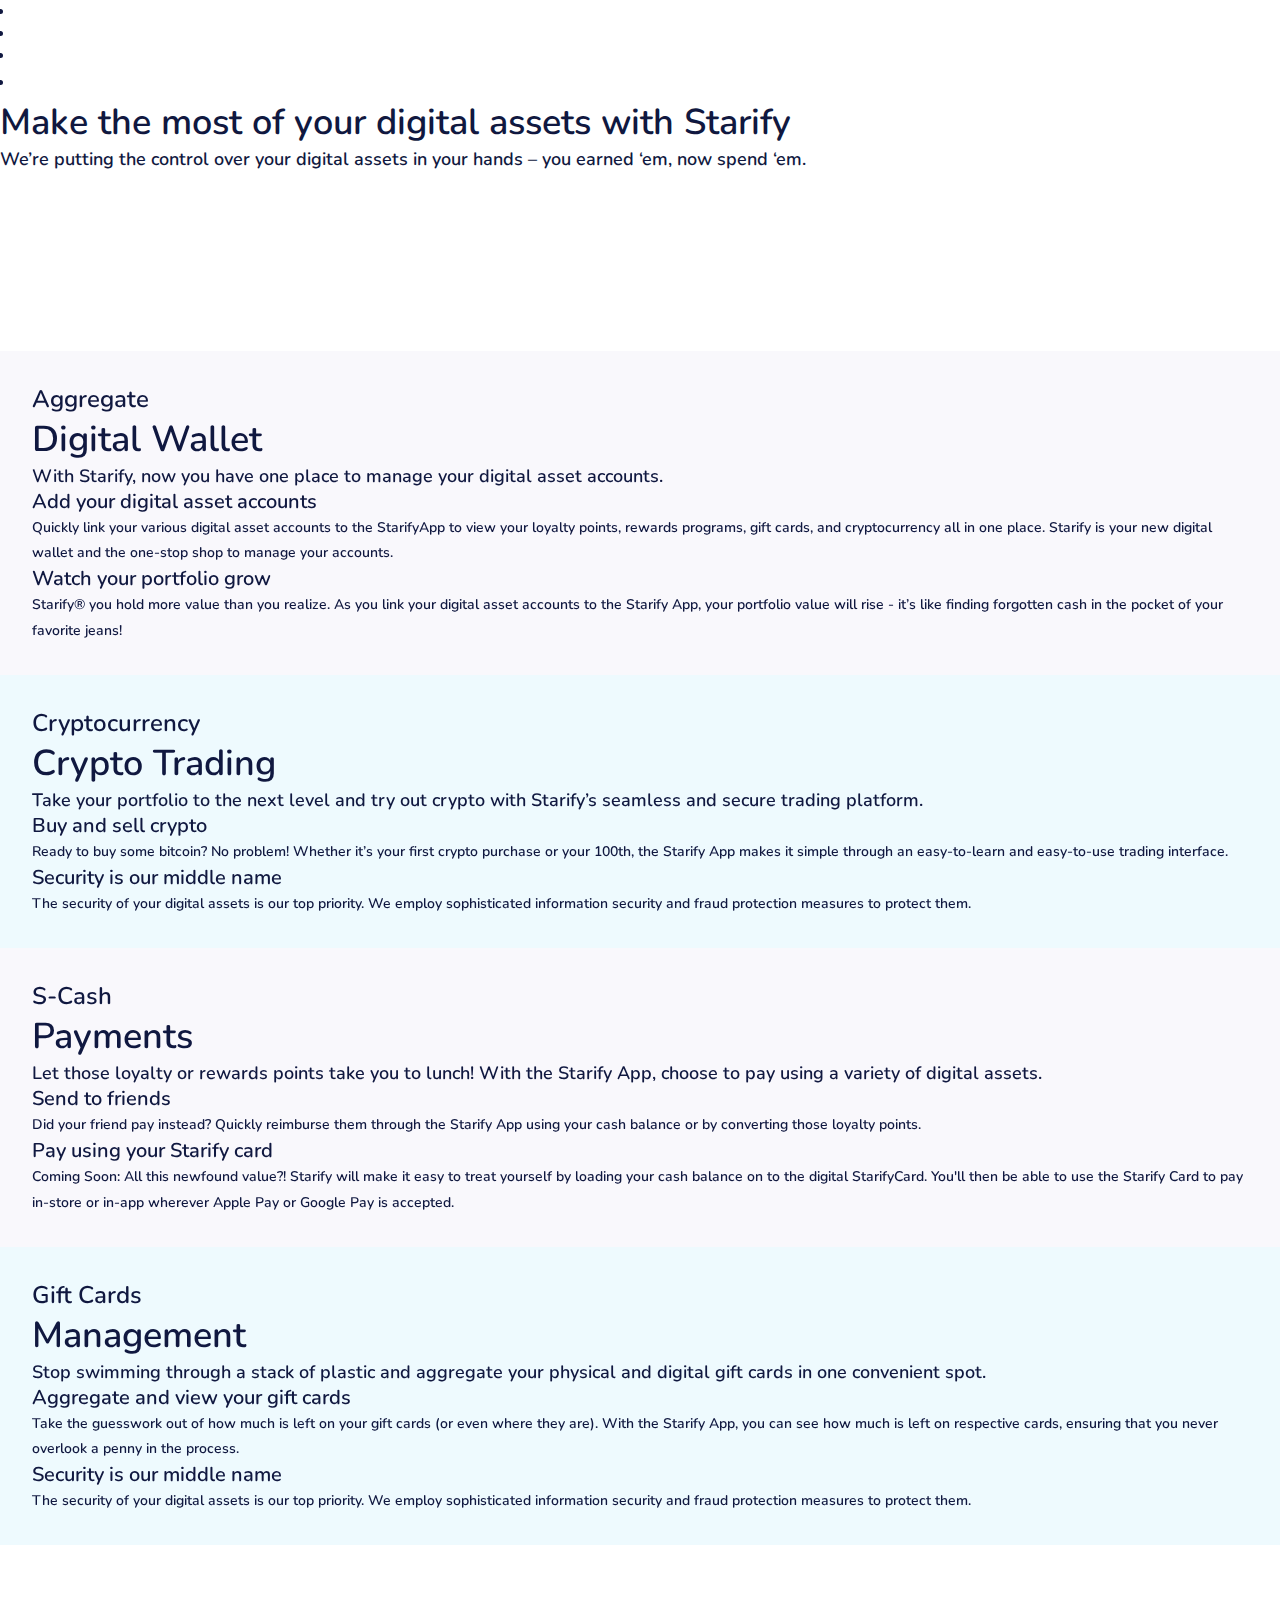
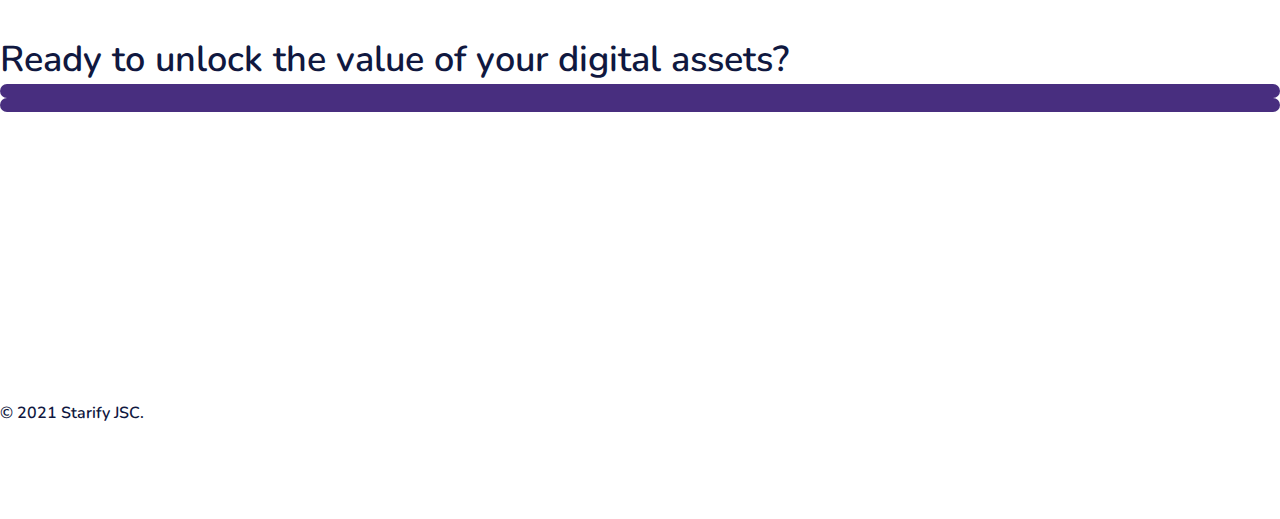
==== features.html @ 402581a9 "Add files via upload" ====
<html lang="en">

<head>
    <meta charset="UTF-8" />
    <meta http-equiv="X-UA-Compatible" content="IE=edge" />
    <meta name="viewport" content="width=device-width, initial-scale=1.0" />
    <title>Starify</title>
    <link rel="preconnect" href="https://fonts.googleapis.com" />
    <link rel="preconnect" href="https://fonts.gstatic.com" crossorigin />
    <!-- GOOGLE FONTS : NUNITO -->
    <link rel="preconnect" href="https://fonts.googleapis.com">
    <link rel="preconnect" href="https://fonts.gstatic.com" crossorigin>
    <link
        href="https://fonts.googleapis.com/css2?family=Nunito:ital,wght@0,200;0,300;0,400;0,600;0,700;0,800;0,900;1,200;1,300;1,400;1,600;1,700;1,800;1,900&display=swap"
        rel="stylesheet">
    <!-- FONTAWESOME 5 -->
    <link rel="stylesheet" href="fontawesome-free-5.15.3-web/css/all.min.css">
    <!-- BOOTSTRAP 4.0 -->
    <link rel="stylesheet" href="bootstrap-4.0.0-dist/css/bootstrap.min.css">
    <!-- LOCAL CSS -->
    <link rel="stylesheet" href="style.css" />
</head>

<body>
    <div class="scroll-navbar" id="scroll-navbar">
        <div class="container">
            <div class="row">
                <div class="col-md-3">
                    <a href="#"><img src="images/logo-fixed.png" alt="" class="img-fluid" />
                    </a>
                </div>
                <div class="col-md-9">
                    <ul class="nav custom-align">
                        <li class="nav-item">
                            <a class="nav-link" href="index.html">Home</a>
                        </li>
                        <li class="nav-item">
                            <a class="nav-link" href="overview.html">Overview</a>
                        </li>
                        <li class="nav-item">
                            <a class="nav-link active" href="#">App Features</a>
                        </li>
                        <li class="nav-item d-flex">
                            <button type="button" class="alt-get-started-btn">
                                Get Started
                            </button>
                        </li>
                    </ul>
                </div>
            </div>
        </div>
    </div>

    <div class="top-header top-header-2">
        <div class="container">
            <div class="top-navbar py-3" id="top-navbar">
                <div class="row">
                    <div class="col-md-3">
                        <a href="#"><img src="images/logo.png" alt="" class="img-fluid center-xs" />
                        </a>
                    </div>
                    <div class="col-md-9">
                        <ul class="nav custom-align">
                            <li class="nav-item">
                                <a class="nav-link" href="index.html">Home</a>
                            </li>
                            <li class="nav-item">
                                <a class="nav-link" href="overview.html">Overview</a>
                            </li>
                            <li class="nav-item">
                                <a class="nav-link active" href="#">App Features</a>
                            </li>
                            <li class="nav-item d-flex">
                                <button type="button" class="get-started-btn">
                                    Get Started
                                </button>
                            </li>
                        </ul>
                    </div>
                </div>
            </div>

            <div class="banner-service">
                <h1 class="text-center my-5 f-36 fw-bold text-white">Make the most of your digital assets with Starify
                </h1>
                <p class="text-center text-white f-18">We’re putting the control over your digital assets in your hands
                    – you
                    earned
                    ‘em, now spend ‘em.</p>
            </div>
        </div>
    </div>

    <div class="main-feature pt-5">
        <div class="container">
            <div class="row mb-5">
                <div class="col-md-4">
                    <img src="images/portfolio-1.png" alt="" class="img-fluid d-block mx-auto">
                </div>
                <div class="col-md-8">
                    <div class="feature-box">
                        <img src="images/service-1.png" alt="" class="img-fluid mb-2 xs-center">
                        <h3 class="fw-bold">Aggregate</h3>
                        <h2 class="fw-bold my-3">Digital Wallet</h2>
                        <h6 class="fw-bold">With Starify, now you have one place to manage your digital asset accounts.
                        </h6>
                        <div class="feature-option-box">
                            <div class="feature-option my-4">
                                <div class="option-title d-flex align-items-center">
                                    <img src="images/plus-icon-purple.png" alt="" class="mr-2 img-fluid">
                                    <h4>Add your digital asset accounts</h4>
                                </div>
                                <p>Quickly link your various digital asset accounts to the StarifyApp to view your
                                    loyalty points, rewards programs, gift cards, and cryptocurrency all in one place.
                                    Starify is your new digital wallet and the one-stop shop to manage your accounts.
                                </p>
                            </div>
                            <div class="feature-option my-4">
                                <div class="option-title d-flex align-items-center">
                                    <img src="images/share-icon-purple.png" alt="" class="mr-2 img-fluid">
                                    <h4>Watch your portfolio grow</h4>
                                </div>
                                <p>Starify® you hold more value than you realize. As you link your digital asset
                                    accounts to the Starify App, your portfolio value will rise - it’s like finding
                                    forgotten cash in the pocket of your favorite jeans!</p>
                            </div>
                        </div>
                    </div>
                </div>
            </div>
        </div>
    </div>

    <div class="main-feature-2 py-5">
        <div class="container">
            <div class="row mb-5">
                <div class="col-md-8">
                    <div class="feature-box">
                        <img src="images/service-2.png" alt="" class="img-fluid mb-2 xs-center">
                        <h3 class="fw-bold">Cryptocurrency</h3>
                        <h2 class="fw-bold my-3">Crypto Trading</h2>
                        <h6 class="fw-bold">Take your portfolio to the next level and try out crypto with Starify’s
                            seamless and secure trading platform.</h6>
                        <div class="feature-option-box">
                            <div class="feature-option my-4">
                                <div class="option-title d-flex align-items-center">
                                    <img src="images/send-icon-cyan.png" alt="" class="mr-2 img-fluid">
                                    <h4>Buy and sell crypto</h4>
                                </div>
                                <p>Ready to buy some bitcoin? No problem! Whether it’s your first crypto purchase or
                                    your 100th, the Starify App makes it simple through an easy-to-learn and easy-to-use
                                    trading interface.</p>
                            </div>
                            <div class="feature-option my-4">
                                <div class="option-title d-flex align-items-center">
                                    <img src="images/lock-icon-cyan.png" alt="" class="mr-2 img-fluid">
                                    <h4>Security is our middle name</h4>
                                </div>
                                <p>The security of your digital assets is our top priority. We employ sophisticated
                                    information security and fraud protection measures to protect them.</p>
                            </div>
                        </div>
                    </div>
                </div>
                <div class="col-md-4">
                    <img src="images/portfolio-2.png" alt="" class="img-fluid d-block mx-auto">
                </div>
            </div>
        </div>
    </div>

    <div class="main-feature pt-5">
        <div class="container">
            <div class="row mb-5">
                <div class="col-md-4">
                    <img src="images/portfolio-3.png" alt="" class="img-fluid d-block mx-auto">
                </div>
                <div class="col-md-8">
                    <div class="feature-box">
                        <img src="images/service-3.png" alt="" class="img-fluid mb-2 xs-center">
                        <h3 class="fw-bold">S-Cash</h3>
                        <h2 class="fw-bold my-3">Payments</h2>
                        <h6 class="fw-bold">Let those loyalty or rewards points take you to lunch! With the Starify App,
                            choose to pay using a variety of digital assets.</h6>
                        <div class="feature-option-box">
                            <div class="feature-option my-4">
                                <div class="option-title d-flex align-items-center">
                                    <img src="images/send-icon-purple.png" alt="" class="mr-2 img-fluid">
                                    <h4>Send to friends</h4>
                                </div>
                                <p>Did your friend pay instead? Quickly reimburse them through the Starify App using
                                    your cash balance or by converting those loyalty points.</p>
                            </div>
                            <div class="feature-option my-4">
                                <div class="option-title d-flex align-items-center">
                                    <img src="images/share-icon-purple-white-text.png" alt="" class="mr-2 img-fluid">
                                    <h4>Pay using your Starify card</h4>
                                </div>
                                <p>Coming Soon: All this newfound value?! Starify will make it easy to treat yourself by
                                    loading your cash balance on to the digital StarifyCard. You'll then be able to use
                                    the Starify Card to pay in-store or in-app wherever Apple Pay or Google Pay is
                                    accepted.</p>
                            </div>
                        </div>
                    </div>
                </div>
            </div>
        </div>
    </div>

    <div class="main-feature-2 py-5">
        <div class="container">
            <div class="row mb-5">
                <div class="col-md-8">
                    <div class="feature-box">
                        <img src="images/service-4.png" alt="" class="img-fluid mb-2 xs-center">
                        <h3 class="fw-bold">Gift Cards</h3>
                        <h2 class="fw-bold my-3">Management</h2>
                        <h6 class="fw-bold">Stop swimming through a stack of plastic and aggregate your physical and
                            digital gift cards in one convenient spot.</h6>
                        <div class="feature-option-box">
                            <div class="feature-option my-4">
                                <div class="option-title d-flex align-items-center">
                                    <img src="images/buy-icon-blue.png" alt="" class="mr-2 img-fluid">
                                    <h4>Aggregate and view your gift cards</h4>
                                </div>
                                <p>Take the guesswork out of how much is left on your gift cards (or even where they
                                    are). With the Starify App, you can see how much is left on respective cards,
                                    ensuring that you never overlook a penny in the process.</p>
                            </div>
                            <div class="feature-option my-4">
                                <div class="option-title d-flex align-items-center">
                                    <img src="images/share-icon-blue.png" alt="" class="mr-2 img-fluid">
                                    <h4>Security is our middle name</h4>
                                </div>
                                <p>The security of your digital assets is our top priority. We employ sophisticated
                                    information security and fraud protection measures to protect them.</p>
                            </div>
                        </div>
                    </div>
                </div>
                <div class="col-md-4">
                    <img src="images/portfolio-4.png" alt="" class="img-fluid d-block mx-auto">
                </div>
            </div>
        </div>
    </div>

    <div class="social-box main-color">
        <div class="container">
            <h2 class="fw-bold mb-3 text-center">Ready to unlock the value of your digital assets?</h2>
            <div class="social-btn-group d-flex align-items-center justify-content-center mt-5">
                <div class="social-btn mr-4">
                    <a href="#"><img src="images/play-store-icon.png" alt="" class="img-fluid"></a>
                </div>
                <div class="social-btn">
                    <a href="#"><img src="images/apple-icon.png" alt="" class="img-fluid"></a>
                </div>
            </div>
        </div>
    </div>

    <div class="main-footer">
        <div class="container">
            <div class="row">
                <div class="col-md-3 d-flex justify-content-center align-items-center">
                    <p class="text-white">© 2021 Starify JSC.</p>
                </div>
                <div class="col-md-9">
                    <div class="social-media-group d-flex">
                        <a href="#">
                            <img src="images/fb-icon.png" alt="" class="img-fluid d-block mx-auto"></a>
                        <a href="#">
                            <img src="images/twitter-icon.png" alt="" class="img-fluid d-block mx-auto"></a>
                        <a href="#">
                            <img src="images/tumblr-icon.png" alt="" class="img-fluid d-block mx-auto"></a>
                        <a href="#">
                            <img src="images/in-icon.png" alt="" class="img-fluid d-block mx-auto"></a>
                        <a href="#">
                            <img src="images/sharp-icon.png" alt="" class="img-fluid d-block mx-auto"></a>
                        <a href="#">
                            <img src="images/telegram-icon.png" alt="" class="img-fluid d-block mx-auto"></a>
                        <div>
                            <button type="button" class="need-help-btn">Need help ?</button>
                        </div>
                    </div>
                </div>
            </div>
        </div>
    </div>

    <script src="jquery-3.6.0.min.js"></script>
    <script defer src="app.js"></script>
</body>

</html>
---- style.css ----
* {
  padding: 0;
  margin: 0;
  border: none;
}

body {
  font-family: "Nunito", sans-serif;
  color: #101840 !important;
}

body h1,
body h2,
body h3,
body h4,
body h5,
body h6 {
  margin: 0;
}

body p {
  margin: 0;
  font-weight: 600 !important;
}

body a {
  color: inherit;
}

body a:hover {
  text-decoration: none;
  color: inherit;
}

body .fw-bold {
  font-weight: 600 !important;
}

body i {
  font-size: 11px;
}

body .f-36 {
  font-size: 36px !important;
}

body .f-24 {
  font-size: 24px !important;
}

body .f-18 {
  font-size: 18px !important;
}

body .f-20 {
  font-size: 20px !important;
}

.top-header {
  width: 100%;
  background: url(images/header-svg.png);
  background-repeat: no-repeat;
  background-size: cover;
}

@media screen and (min-width: 992px) {
  .top-header {
    margin-bottom: 50px;
    background-position: bottom;
  }
}

.top-header .center-xs {
  display: block;
  margin: auto;
}

@media screen and (min-width: 768px) {
  .top-header .center-xs {
    margin: 0;
  }
}

.top-header .top-navbar {
  min-height: 80px;
}

.top-header .top-navbar .nav-item {
  margin: 0 15px;
}

.top-header .top-navbar .nav-item .nav-link {
  color: #ffffff;
  font-size: 14px;
}

.top-header .top-navbar .get-started-btn {
  background: none;
  color: #ffffff;
  border: 1px solid #ffffff;
  border-radius: 30px;
  padding: 7px 24px;
  font-size: 14px;
  cursor: pointer;
}

.top-header .top-navbar .get-started-btn:focus {
  outline: none;
}

@media screen and (min-width: 992px) {
  .top-header .banner-service .banner-info {
    padding-top: 200px;
  }
}

.top-header .banner-service .banner-info h1 {
  font-weight: 600;
  margin-top: 1rem;
  font-size: 48px;
  text-align: center;
}

@media screen and (min-width: 768px) {
  .top-header .banner-service .banner-info h1 {
    margin-top: 0;
    text-align: left;
  }
}

.top-header .banner-service .banner-info h5 {
  font-size: 18px;
}

.nav-link.active {
  opacity: 0.5 !important;
}

.alt-get-started-btn {
  background: #833db4;
  color: #ffffff;
  border: 1px solid #ffffff;
  border-radius: 30px;
  padding: 7px 24px;
  font-size: 14px;
  cursor: pointer;
}

.alt-get-started-btn:focus {
  outline: none;
}

.custom-align {
  -webkit-box-pack: center;
      -ms-flex-pack: center;
          justify-content: center;
  -webkit-box-align: center;
      -ms-flex-align: center;
          align-items: center;
}

@media screen and (min-width: 992px) {
  .custom-align {
    -webkit-box-pack: end;
        -ms-flex-pack: end;
            justify-content: flex-end;
  }
}

.top-header-2 {
  background: url(images/alt-header-svg.png);
  background-repeat: no-repeat;
  background-size: cover;
  background-position: bottom;
  padding-bottom: 150px;
  margin-bottom: 30px;
}

.social-btn-group .social-btn {
  background: #482e7f;
  padding: 7px 1.75rem;
  border-radius: 30px;
}

.main-service {
  padding-top: 1rem;
}

@media screen and (min-width: 992px) {
  .main-service {
    padding: 0;
  }
}

.main-service .service-box .service-info {
  min-height: 210px;
  margin-bottom: 10px;
}

@media screen and (min-width: 768px) {
  .main-service .service-box .service-info {
    min-height: 190px;
  }
}

@media screen and (min-width: 992px) {
  .main-service .service-box .service-info {
    min-height: 210px;
  }
}

@media screen and (min-width: 1200px) {
  .main-service .service-box .service-info {
    min-height: 190px;
  }
}

.main-service .service-box .service-info h4 {
  margin-bottom: 15px;
  font-size: 20px;
}

.main-service .service-box .service-info p {
  font-size: 14px;
  color: #535977;
}

.main-service .service-box .no-min-height {
  min-height: auto;
}

.service-btn {
  cursor: pointer;
  color: #ffffff;
  padding: 8px 1rem;
  border-radius: 30px;
  margin-bottom: 20px;
}

@media screen and (min-width: 768px) {
  .service-btn {
    margin: 0;
  }
}

.service-btn:focus {
  outline: none;
}

.sv-1 {
  background: #654c9f;
}

.sv-2 {
  background: #5fe2ff;
}

.sv-3 {
  background: #c685f9;
}

.sv-4 {
  background: #7188ff;
}

.sv-5 {
  background: #833db4;
}

.our-partner .partner-grid {
  display: -ms-grid;
  display: grid;
  -ms-grid-columns: 1fr 1fr;
      grid-template-columns: 1fr 1fr;
  -ms-grid-rows: 1fr 1fr;
      grid-template-rows: 1fr 1fr;
  grid-column-gap: 20px;
  grid-row-gap: 20px;
  justify-items: stretch;
  -webkit-box-align: stretch;
      -ms-flex-align: stretch;
          align-items: stretch;
}

@media screen and (min-width: 768px) {
  .our-partner .partner-grid {
    -ms-grid-columns: 1fr 1fr 1fr 1fr 1fr;
        grid-template-columns: 1fr 1fr 1fr 1fr 1fr;
    -ms-grid-rows: 1fr 1fr;
        grid-template-rows: 1fr 1fr;
  }
}

.main-footer {
  padding: 200px 0 50px 0;
  width: 100%;
  background: url("images/footer-svg.png");
  background-repeat: no-repeat;
  background-size: cover;
}

.main-footer .footer-svg {
  bottom: 0;
}

.main-footer .list-group-item {
  background: none;
  color: #ffffff;
  border: none;
}

.main-footer .list-group-item a {
  font-size: 14px;
}

.main-footer .list-group-item:first-child {
  font-weight: 600;
}

.main-footer .social-media-group {
  float: right;
  -webkit-box-align: center;
      -ms-flex-align: center;
          align-items: center;
  margin: 20px 0;
}

.main-footer .social-media-group a {
  margin-right: 15px;
}

.main-footer .watermark-field {
  margin: 1rem 0;
  -webkit-box-pack: center;
      -ms-flex-pack: center;
          justify-content: center;
  -webkit-box-orient: vertical;
  -webkit-box-direction: normal;
      -ms-flex-direction: column;
          flex-direction: column;
}

@media screen and (min-width: 992px) {
  .main-footer .watermark-field {
    margin: 0;
    -webkit-box-pack: justify;
        -ms-flex-pack: justify;
            justify-content: space-between;
    -webkit-box-orient: horizontal;
    -webkit-box-direction: normal;
        -ms-flex-direction: row;
            flex-direction: row;
  }
}

.need-help-btn {
  background: none;
  color: #ffffff;
  border: 1px solid #ffffff;
  border-radius: 30px;
  padding: 7px 50px;
  cursor: pointer;
  font-size: 15px;
}

.feature-box {
  padding: 2rem;
  position: -webkit-sticky;
  position: sticky;
  top: 5rem;
}

.feature-box h3 {
  font-size: 24px;
}

.feature-box h2 {
  font-size: 36px;
}

.feature-box h6 {
  font-size: 18px;
}

.feature-box h4 {
  font-size: 20px;
  font-weight: 600;
}

.feature-box p {
  font-size: 14px;
  line-height: 1.8;
}

.feature-box .xs-center {
  display: block;
  margin: auto;
}

.feature-box h2,
.feature-box h3,
.feature-box h6 {
  text-align: center;
}

@media screen and (min-width: 1200px) {
  .feature-box .xs-center {
    display: block;
    margin: 0;
  }
  .feature-box h2,
  .feature-box h3,
  .feature-box h6 {
    text-align: left;
  }
}

.main-feature {
  background: #f9f8fc;
}

.main-feature-2 {
  background: #eefafe;
}

.assets-info-box {
  border-left: 2px solid #833db4;
  padding-left: 1rem;
  margin-bottom: 2rem;
}

.assets-info-box h4 {
  font-size: 20px;
}

.assets-info-box p {
  font-size: 14px;
}

@media screen and (min-width: 768px) {
  .square-bg-left {
    background: url(images/square-bgr-left.png);
    background-repeat: no-repeat;
    background-size: contain;
    background-position: left;
  }
}

@media screen and (min-width: 768px) {
  .square-bg-right {
    background: url(images/square-bgr-right.png);
    background-repeat: no-repeat;
    background-size: contain;
    background-position: right;
  }
}

.purple-text {
  color: #833db4;
}

.social-box {
  background: url(images/double-polygon-brg.png);
  background-repeat: no-repeat;
  background-position: left;
  padding: 90px 0;
}

.social-box h2 {
  font-size: 36px;
}

.assets-detail-box h2 {
  font-size: 36px;
}

.assets-detail-box p {
  font-size: 18px;
}

.digital-assets-para p {
  font-size: 16px;
}

.big-service {
  background: #f9f8fc;
}

.scroll-navbar {
  display: none;
  min-height: 80px;
  padding: 1rem 0;
  position: fixed;
  top: 0;
  z-index: 100;
  width: 100%;
  background: #ffffff;
  -webkit-box-shadow: 0px 4px 21px -3px rgba(0, 0, 0, 0.73);
  box-shadow: 0px 4px 21px -3px rgba(0, 0, 0, 0.73);
}
/*# sourceMappingURL=style.css.map */
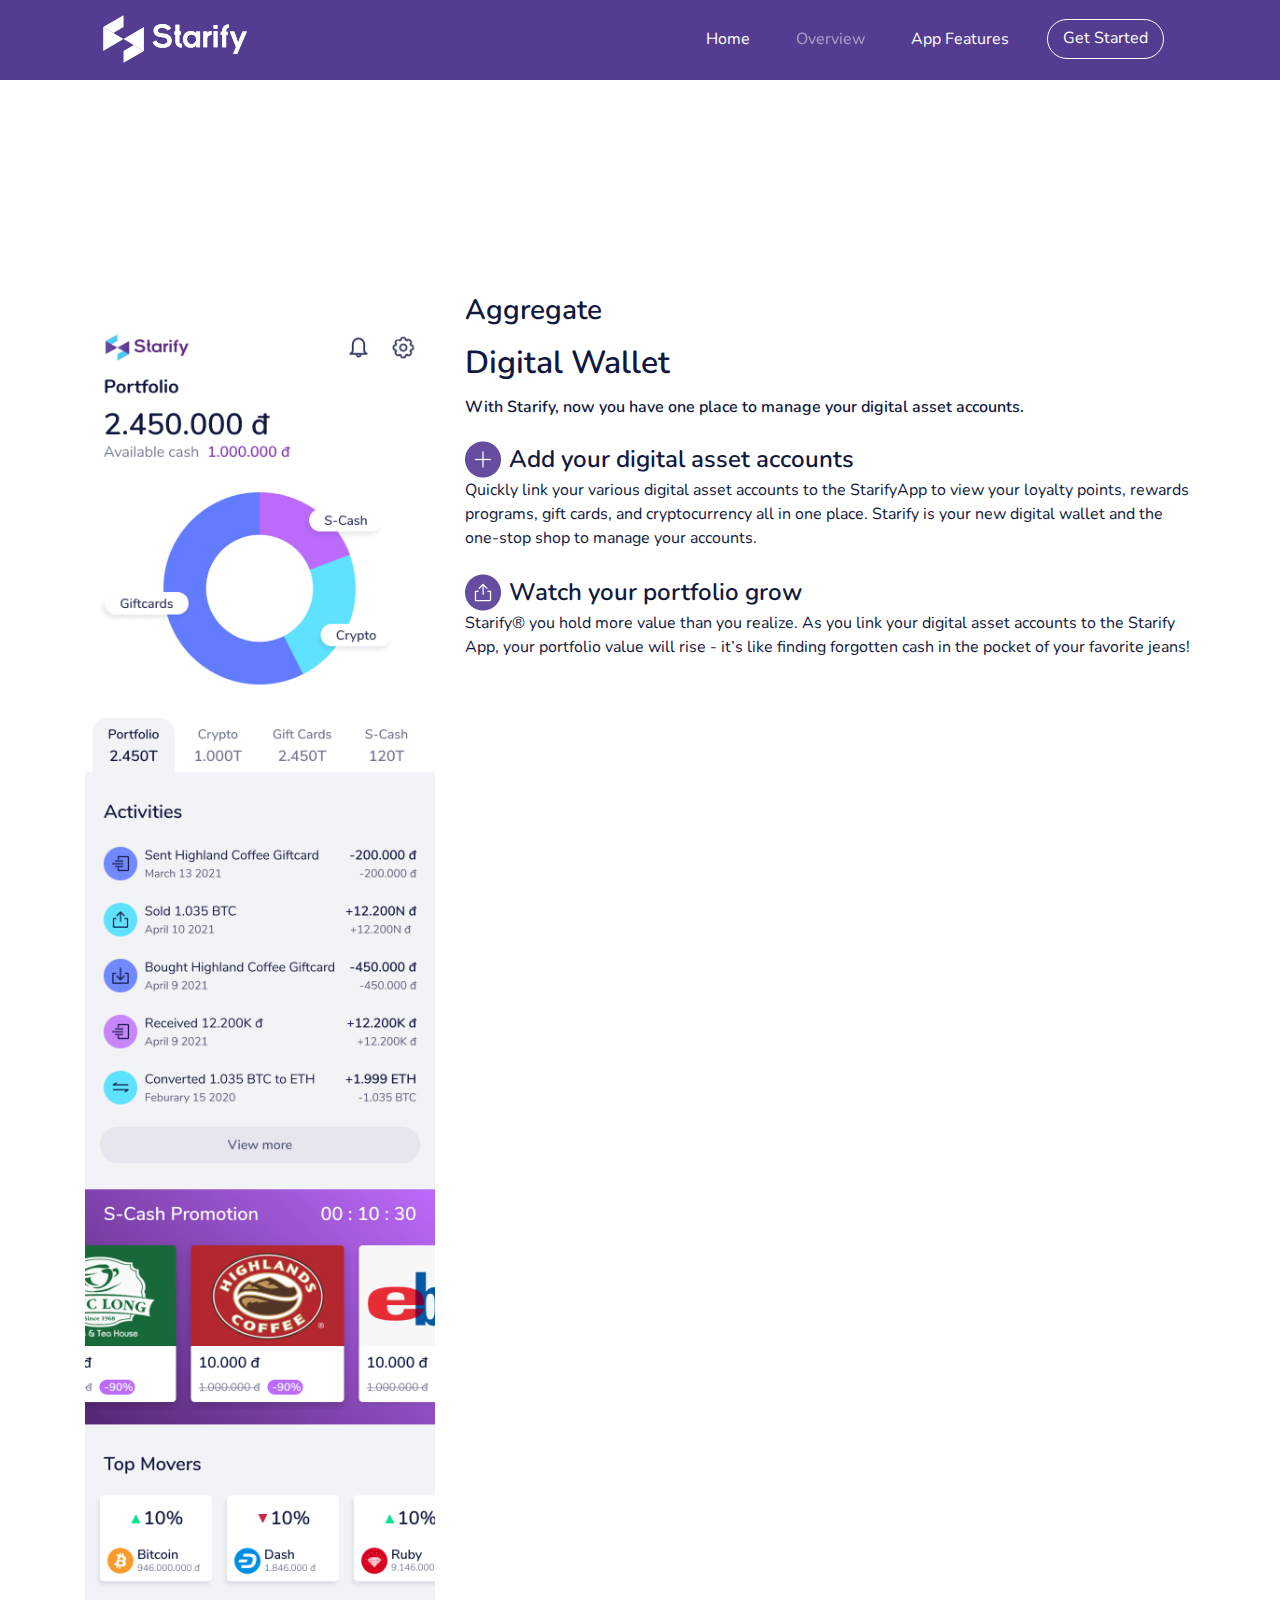
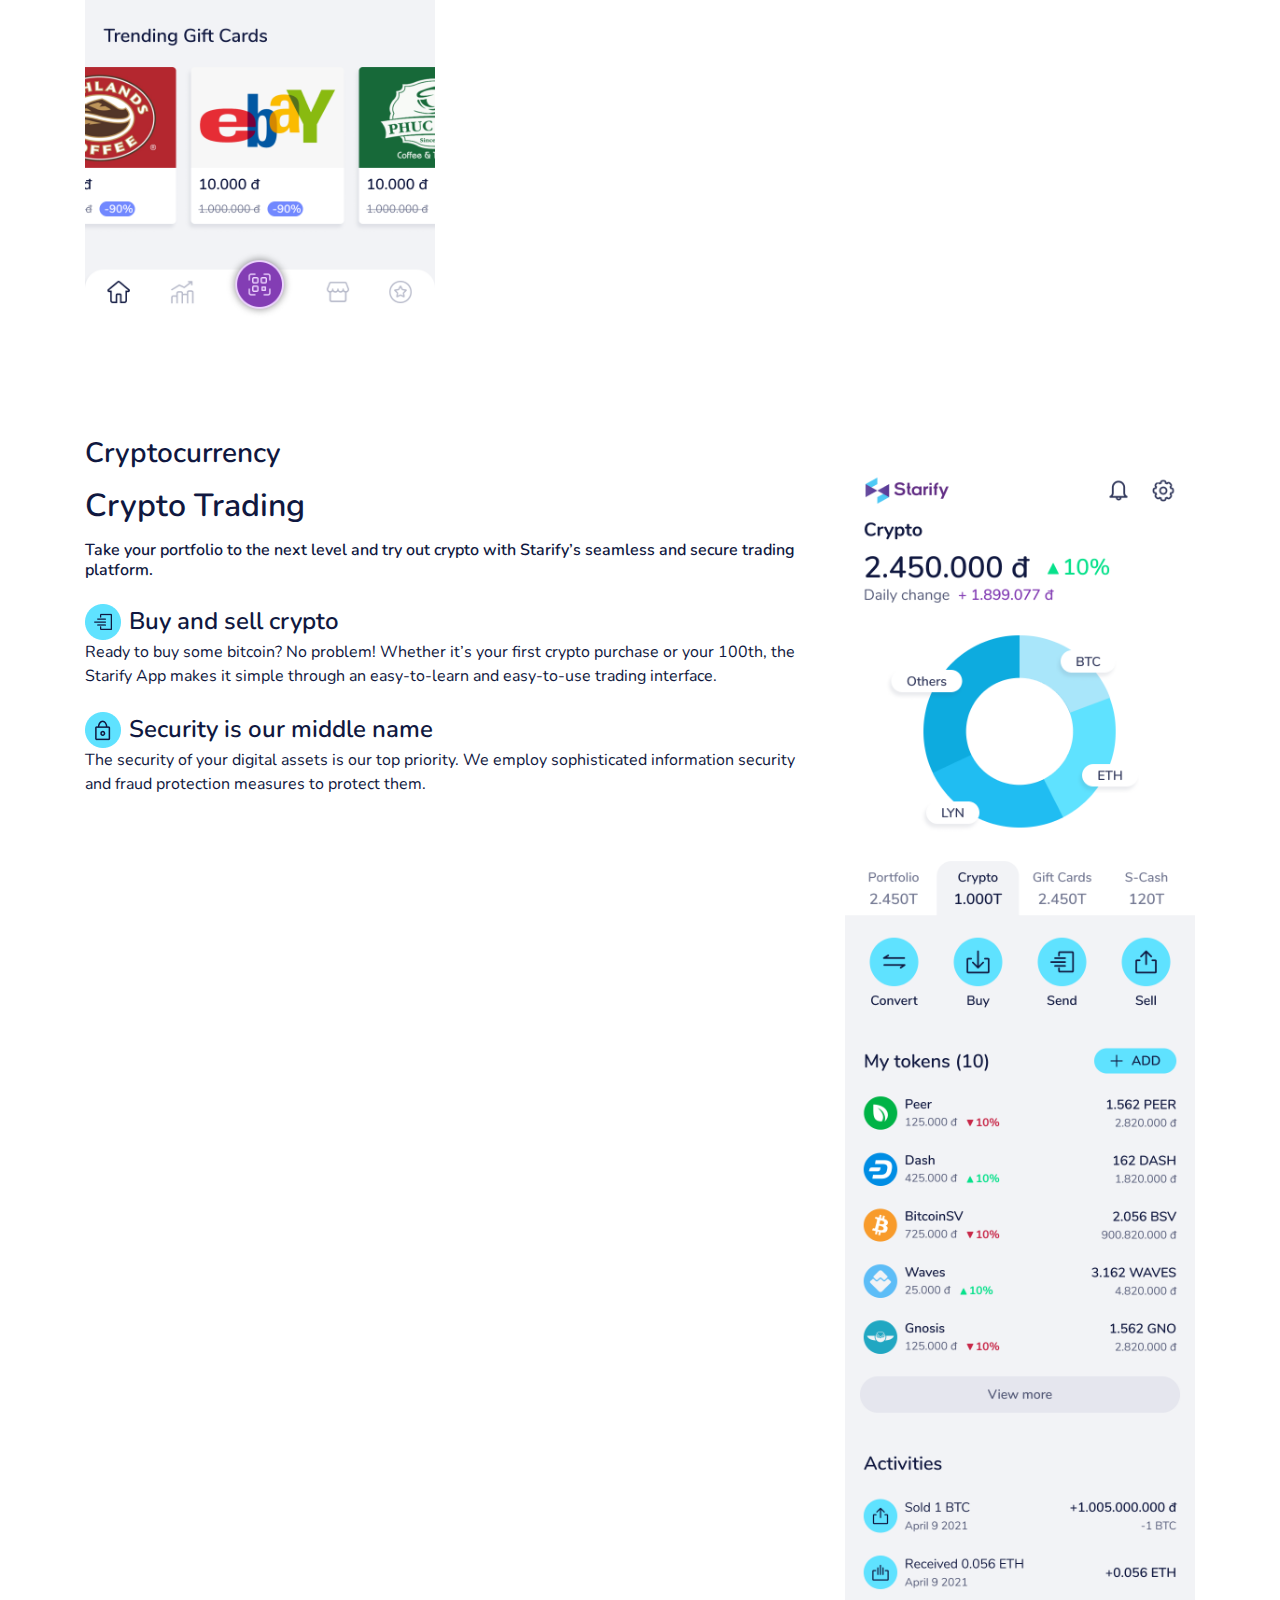
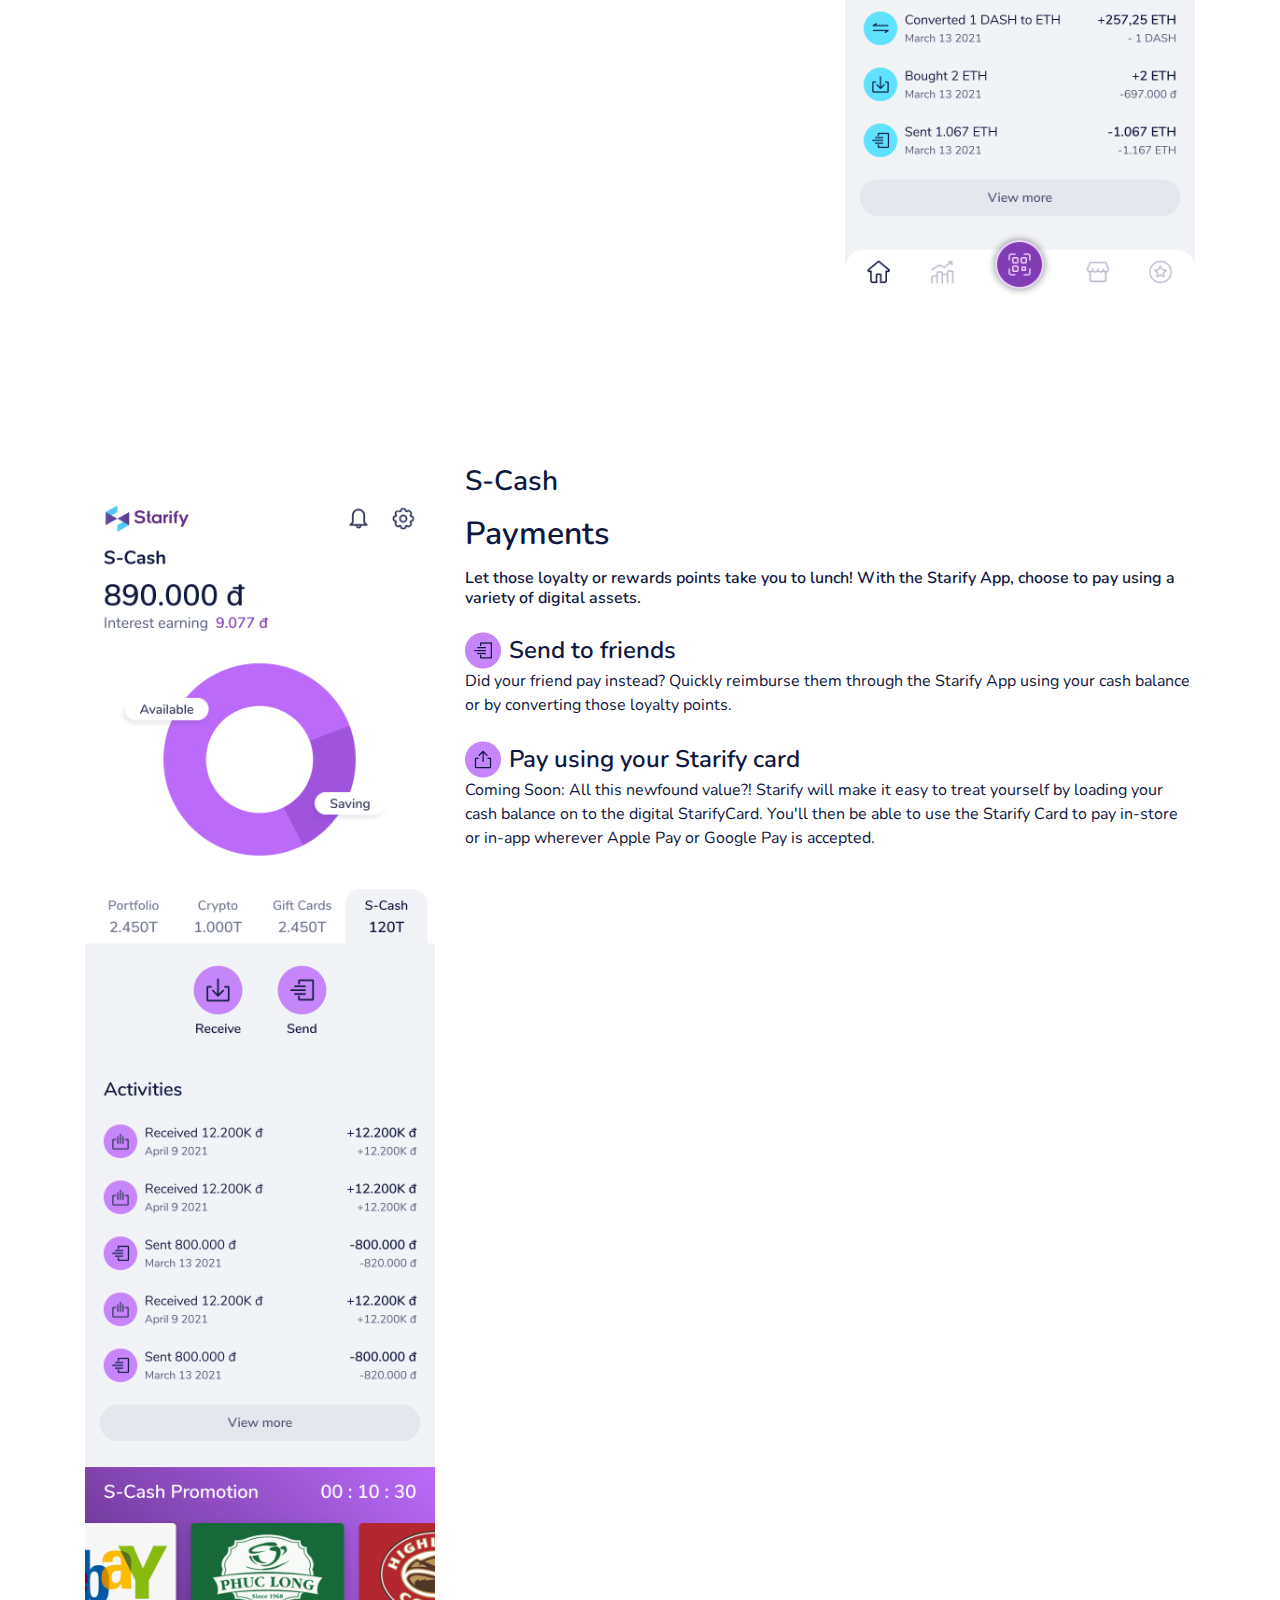
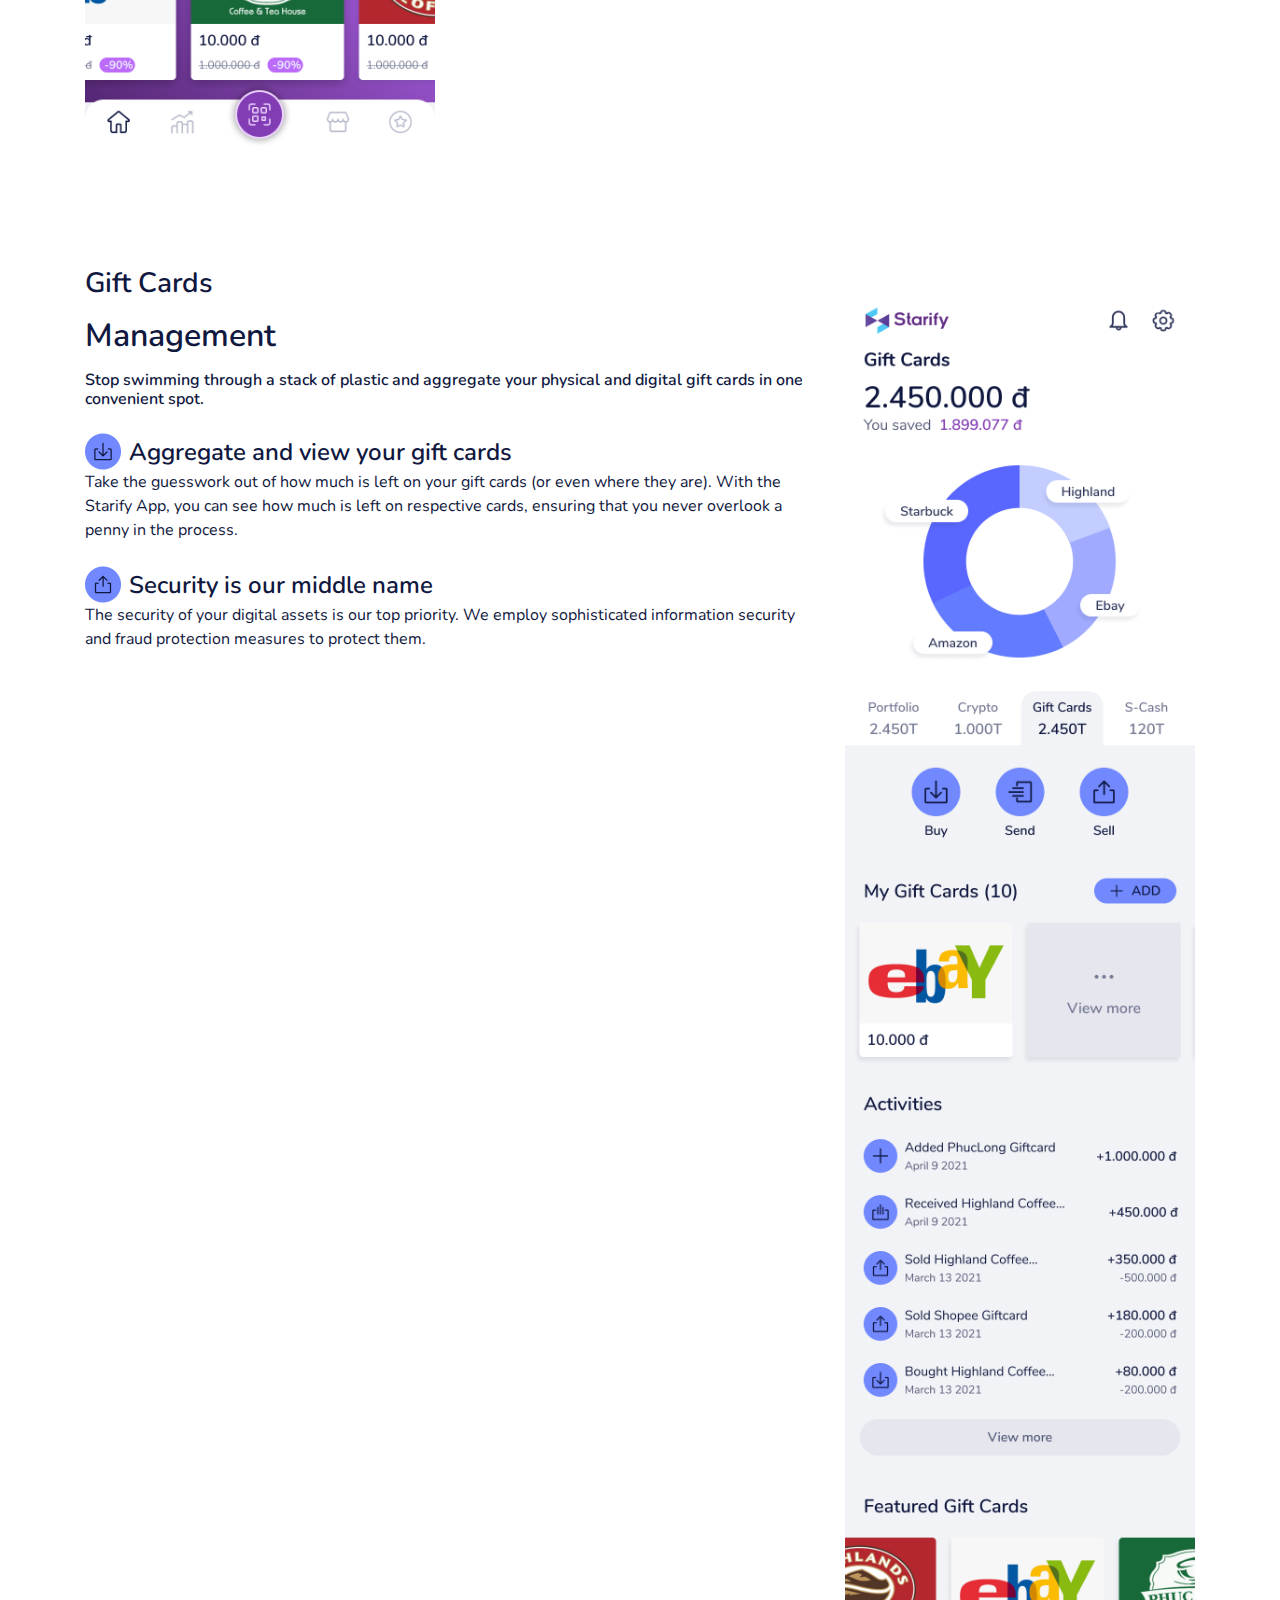
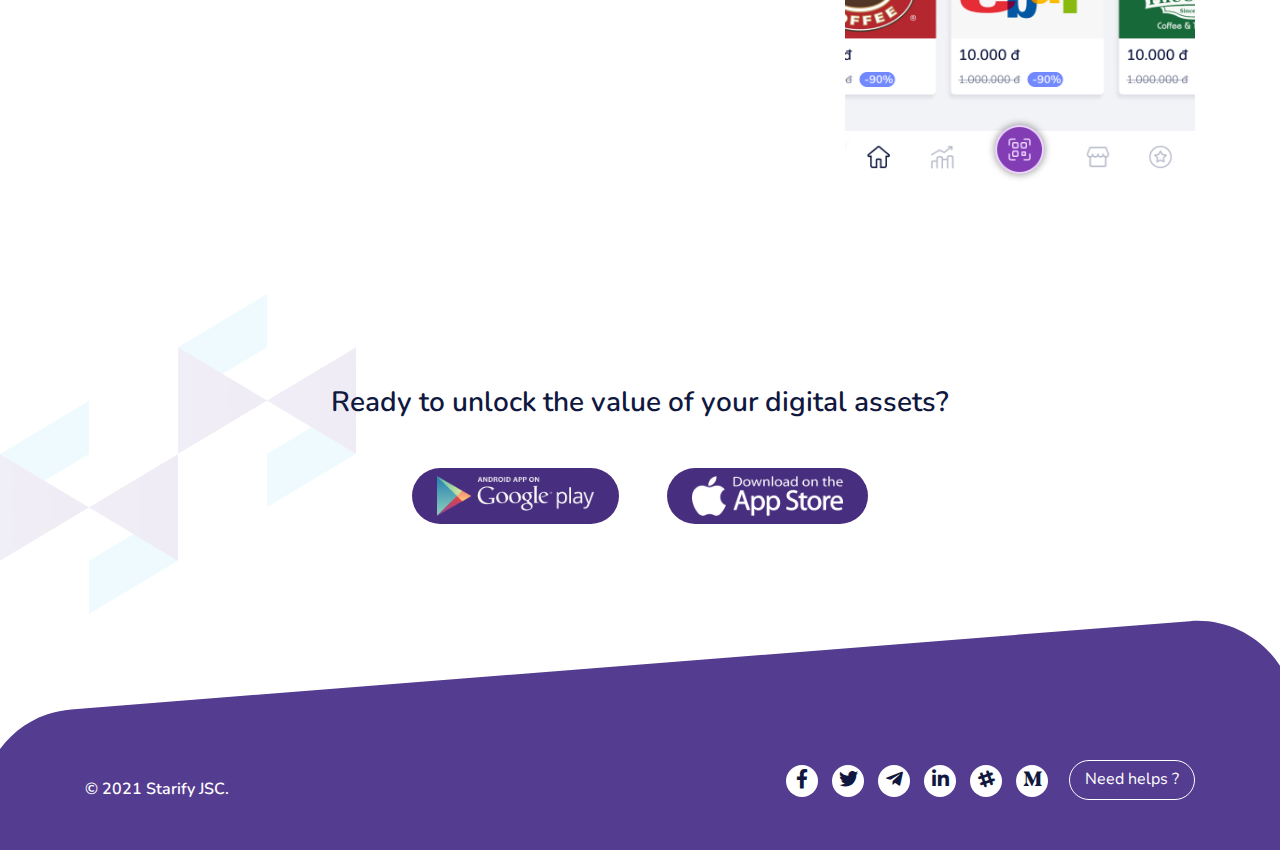
==== commit 45f1bb43: "comit" ====
--- a/features.html
+++ b/features.html
@@ -1,296 +1,273 @@
-<html lang="en">
-
-<head>
-    <meta charset="UTF-8" />
-    <meta http-equiv="X-UA-Compatible" content="IE=edge" />
-    <meta name="viewport" content="width=device-width, initial-scale=1.0" />
-    <title>Starify</title>
-    <link rel="preconnect" href="https://fonts.googleapis.com" />
-    <link rel="preconnect" href="https://fonts.gstatic.com" crossorigin />
-    <!-- GOOGLE FONTS : NUNITO -->
-    <link rel="preconnect" href="https://fonts.googleapis.com">
-    <link rel="preconnect" href="https://fonts.gstatic.com" crossorigin>
-    <link
-        href="https://fonts.googleapis.com/css2?family=Nunito:ital,wght@0,200;0,300;0,400;0,600;0,700;0,800;0,900;1,200;1,300;1,400;1,600;1,700;1,800;1,900&display=swap"
-        rel="stylesheet">
-    <!-- FONTAWESOME 5 -->
-    <link rel="stylesheet" href="fontawesome-free-5.15.3-web/css/all.min.css">
-    <!-- BOOTSTRAP 4.0 -->
-    <link rel="stylesheet" href="bootstrap-4.0.0-dist/css/bootstrap.min.css">
-    <!-- LOCAL CSS -->
-    <link rel="stylesheet" href="style.css" />
-</head>
-
-<body>
-    <div class="scroll-navbar" id="scroll-navbar">
-        <div class="container">
-            <div class="row">
-                <div class="col-md-3">
-                    <a href="#"><img src="images/logo-fixed.png" alt="" class="img-fluid" />
-                    </a>
-                </div>
-                <div class="col-md-9">
-                    <ul class="nav custom-align">
-                        <li class="nav-item">
-                            <a class="nav-link" href="index.html">Home</a>
-                        </li>
-                        <li class="nav-item">
-                            <a class="nav-link" href="overview.html">Overview</a>
-                        </li>
-                        <li class="nav-item">
-                            <a class="nav-link active" href="#">App Features</a>
-                        </li>
-                        <li class="nav-item d-flex">
-                            <button type="button" class="alt-get-started-btn">
-                                Get Started
-                            </button>
-                        </li>
-                    </ul>
-                </div>
-            </div>
-        </div>
-    </div>
-
-    <div class="top-header top-header-2">
-        <div class="container">
-            <div class="top-navbar py-3" id="top-navbar">
-                <div class="row">
-                    <div class="col-md-3">
-                        <a href="#"><img src="images/logo.png" alt="" class="img-fluid center-xs" />
-                        </a>
-                    </div>
-                    <div class="col-md-9">
-                        <ul class="nav custom-align">
-                            <li class="nav-item">
-                                <a class="nav-link" href="index.html">Home</a>
-                            </li>
-                            <li class="nav-item">
-                                <a class="nav-link" href="overview.html">Overview</a>
-                            </li>
-                            <li class="nav-item">
-                                <a class="nav-link active" href="#">App Features</a>
-                            </li>
-                            <li class="nav-item d-flex">
-                                <button type="button" class="get-started-btn">
-                                    Get Started
-                                </button>
-                            </li>
-                        </ul>
-                    </div>
-                </div>
-            </div>
-
-            <div class="banner-service">
-                <h1 class="text-center my-5 f-36 fw-bold text-white">Make the most of your digital assets with Starify
-                </h1>
-                <p class="text-center text-white f-18">We’re putting the control over your digital assets in your hands
-                    – you
-                    earned
-                    ‘em, now spend ‘em.</p>
-            </div>
-        </div>
-    </div>
-
-    <div class="main-feature pt-5">
-        <div class="container">
-            <div class="row mb-5">
-                <div class="col-md-4">
-                    <img src="images/portfolio-1.png" alt="" class="img-fluid d-block mx-auto">
-                </div>
-                <div class="col-md-8">
-                    <div class="feature-box">
-                        <img src="images/service-1.png" alt="" class="img-fluid mb-2 xs-center">
-                        <h3 class="fw-bold">Aggregate</h3>
-                        <h2 class="fw-bold my-3">Digital Wallet</h2>
-                        <h6 class="fw-bold">With Starify, now you have one place to manage your digital asset accounts.
-                        </h6>
-                        <div class="feature-option-box">
-                            <div class="feature-option my-4">
-                                <div class="option-title d-flex align-items-center">
-                                    <img src="images/plus-icon-purple.png" alt="" class="mr-2 img-fluid">
-                                    <h4>Add your digital asset accounts</h4>
-                                </div>
-                                <p>Quickly link your various digital asset accounts to the StarifyApp to view your
-                                    loyalty points, rewards programs, gift cards, and cryptocurrency all in one place.
-                                    Starify is your new digital wallet and the one-stop shop to manage your accounts.
-                                </p>
-                            </div>
-                            <div class="feature-option my-4">
-                                <div class="option-title d-flex align-items-center">
-                                    <img src="images/share-icon-purple.png" alt="" class="mr-2 img-fluid">
-                                    <h4>Watch your portfolio grow</h4>
-                                </div>
-                                <p>Starify® you hold more value than you realize. As you link your digital asset
-                                    accounts to the Starify App, your portfolio value will rise - it’s like finding
-                                    forgotten cash in the pocket of your favorite jeans!</p>
-                            </div>
-                        </div>
-                    </div>
-                </div>
-            </div>
-        </div>
-    </div>
-
-    <div class="main-feature-2 py-5">
-        <div class="container">
-            <div class="row mb-5">
-                <div class="col-md-8">
-                    <div class="feature-box">
-                        <img src="images/service-2.png" alt="" class="img-fluid mb-2 xs-center">
-                        <h3 class="fw-bold">Cryptocurrency</h3>
-                        <h2 class="fw-bold my-3">Crypto Trading</h2>
-                        <h6 class="fw-bold">Take your portfolio to the next level and try out crypto with Starify’s
-                            seamless and secure trading platform.</h6>
-                        <div class="feature-option-box">
-                            <div class="feature-option my-4">
-                                <div class="option-title d-flex align-items-center">
-                                    <img src="images/send-icon-cyan.png" alt="" class="mr-2 img-fluid">
-                                    <h4>Buy and sell crypto</h4>
-                                </div>
-                                <p>Ready to buy some bitcoin? No problem! Whether it’s your first crypto purchase or
-                                    your 100th, the Starify App makes it simple through an easy-to-learn and easy-to-use
-                                    trading interface.</p>
-                            </div>
-                            <div class="feature-option my-4">
-                                <div class="option-title d-flex align-items-center">
-                                    <img src="images/lock-icon-cyan.png" alt="" class="mr-2 img-fluid">
-                                    <h4>Security is our middle name</h4>
-                                </div>
-                                <p>The security of your digital assets is our top priority. We employ sophisticated
-                                    information security and fraud protection measures to protect them.</p>
-                            </div>
-                        </div>
-                    </div>
-                </div>
-                <div class="col-md-4">
-                    <img src="images/portfolio-2.png" alt="" class="img-fluid d-block mx-auto">
-                </div>
-            </div>
-        </div>
-    </div>
-
-    <div class="main-feature pt-5">
-        <div class="container">
-            <div class="row mb-5">
-                <div class="col-md-4">
-                    <img src="images/portfolio-3.png" alt="" class="img-fluid d-block mx-auto">
-                </div>
-                <div class="col-md-8">
-                    <div class="feature-box">
-                        <img src="images/service-3.png" alt="" class="img-fluid mb-2 xs-center">
-                        <h3 class="fw-bold">S-Cash</h3>
-                        <h2 class="fw-bold my-3">Payments</h2>
-                        <h6 class="fw-bold">Let those loyalty or rewards points take you to lunch! With the Starify App,
-                            choose to pay using a variety of digital assets.</h6>
-                        <div class="feature-option-box">
-                            <div class="feature-option my-4">
-                                <div class="option-title d-flex align-items-center">
-                                    <img src="images/send-icon-purple.png" alt="" class="mr-2 img-fluid">
-                                    <h4>Send to friends</h4>
-                                </div>
-                                <p>Did your friend pay instead? Quickly reimburse them through the Starify App using
-                                    your cash balance or by converting those loyalty points.</p>
-                            </div>
-                            <div class="feature-option my-4">
-                                <div class="option-title d-flex align-items-center">
-                                    <img src="images/share-icon-purple-white-text.png" alt="" class="mr-2 img-fluid">
-                                    <h4>Pay using your Starify card</h4>
-                                </div>
-                                <p>Coming Soon: All this newfound value?! Starify will make it easy to treat yourself by
-                                    loading your cash balance on to the digital StarifyCard. You'll then be able to use
-                                    the Starify Card to pay in-store or in-app wherever Apple Pay or Google Pay is
-                                    accepted.</p>
-                            </div>
-                        </div>
-                    </div>
-                </div>
-            </div>
-        </div>
-    </div>
-
-    <div class="main-feature-2 py-5">
-        <div class="container">
-            <div class="row mb-5">
-                <div class="col-md-8">
-                    <div class="feature-box">
-                        <img src="images/service-4.png" alt="" class="img-fluid mb-2 xs-center">
-                        <h3 class="fw-bold">Gift Cards</h3>
-                        <h2 class="fw-bold my-3">Management</h2>
-                        <h6 class="fw-bold">Stop swimming through a stack of plastic and aggregate your physical and
-                            digital gift cards in one convenient spot.</h6>
-                        <div class="feature-option-box">
-                            <div class="feature-option my-4">
-                                <div class="option-title d-flex align-items-center">
-                                    <img src="images/buy-icon-blue.png" alt="" class="mr-2 img-fluid">
-                                    <h4>Aggregate and view your gift cards</h4>
-                                </div>
-                                <p>Take the guesswork out of how much is left on your gift cards (or even where they
-                                    are). With the Starify App, you can see how much is left on respective cards,
-                                    ensuring that you never overlook a penny in the process.</p>
-                            </div>
-                            <div class="feature-option my-4">
-                                <div class="option-title d-flex align-items-center">
-                                    <img src="images/share-icon-blue.png" alt="" class="mr-2 img-fluid">
-                                    <h4>Security is our middle name</h4>
-                                </div>
-                                <p>The security of your digital assets is our top priority. We employ sophisticated
-                                    information security and fraud protection measures to protect them.</p>
-                            </div>
-                        </div>
-                    </div>
-                </div>
-                <div class="col-md-4">
-                    <img src="images/portfolio-4.png" alt="" class="img-fluid d-block mx-auto">
-                </div>
-            </div>
-        </div>
-    </div>
-
-    <div class="social-box main-color">
-        <div class="container">
-            <h2 class="fw-bold mb-3 text-center">Ready to unlock the value of your digital assets?</h2>
-            <div class="social-btn-group d-flex align-items-center justify-content-center mt-5">
-                <div class="social-btn mr-4">
-                    <a href="#"><img src="images/play-store-icon.png" alt="" class="img-fluid"></a>
-                </div>
-                <div class="social-btn">
-                    <a href="#"><img src="images/apple-icon.png" alt="" class="img-fluid"></a>
-                </div>
-            </div>
-        </div>
-    </div>
-
-    <div class="main-footer">
-        <div class="container">
-            <div class="row">
-                <div class="col-md-3 d-flex justify-content-center align-items-center">
-                    <p class="text-white">© 2021 Starify JSC.</p>
-                </div>
-                <div class="col-md-9">
-                    <div class="social-media-group d-flex">
-                        <a href="#">
-                            <img src="images/fb-icon.png" alt="" class="img-fluid d-block mx-auto"></a>
-                        <a href="#">
-                            <img src="images/twitter-icon.png" alt="" class="img-fluid d-block mx-auto"></a>
-                        <a href="#">
-                            <img src="images/tumblr-icon.png" alt="" class="img-fluid d-block mx-auto"></a>
-                        <a href="#">
-                            <img src="images/in-icon.png" alt="" class="img-fluid d-block mx-auto"></a>
-                        <a href="#">
-                            <img src="images/sharp-icon.png" alt="" class="img-fluid d-block mx-auto"></a>
-                        <a href="#">
-                            <img src="images/telegram-icon.png" alt="" class="img-fluid d-block mx-auto"></a>
-                        <div>
-                            <button type="button" class="need-help-btn">Need help ?</button>
-                        </div>
-                    </div>
-                </div>
-            </div>
-        </div>
-    </div>
-
-    <script src="jquery-3.6.0.min.js"></script>
-    <script defer src="app.js"></script>
-</body>
-
-</html>+<html lang="en">
+
+<head>
+    <meta charset="UTF-8" />
+    <meta http-equiv="X-UA-Compatible" content="IE=edge" />
+    <meta name="viewport" content="width=device-width, initial-scale=1.0" />
+    <title>Starify</title>
+    <link rel="preconnect" href="https://fonts.googleapis.com" />
+    <link rel="preconnect" href="https://fonts.gstatic.com" crossorigin />
+    <!-- GOOGLE FONTS : NUNITO -->
+    <link rel="preconnect" href="https://fonts.googleapis.com">
+    <link rel="preconnect" href="https://fonts.gstatic.com" crossorigin>
+    <link
+        href="https://fonts.googleapis.com/css2?family=Nunito:ital,wght@0,200;0,300;0,400;0,600;0,700;0,800;0,900;1,200;1,300;1,400;1,600;1,700;1,800;1,900&display=swap"
+        rel="stylesheet">
+        <!-- FONTAWESOME 5 -->
+        <link rel="stylesheet" href="https://cdnjs.cloudflare.com/ajax/libs/font-awesome/5.15.3/css/all.min.css">
+        <!-- BOOTSTRAP 4.0 -->
+        <link rel="stylesheet" href="bootstrap-4.0.0-dist/css/bootstrap.min.css">
+        <!-- LOCAL CSS -->
+        <link rel="stylesheet" href="style.css" />
+      </head>
+
+      <body>
+        <header id="top-header" class="top-header">
+          <div class="container">
+            <nav class="navbar navbar-expand-md navbar-dark bg-dark">
+              <a href="#" class="navbar-brand"><img src="images/logoD.svg" alt="Starify Logo"></a>
+              <a href="#" class="navbar-brand fix"><img src="images/logoW.svg" alt="Starify Logo"></a>
+              <button class="navbar-toggler" type="button" data-toggle="collapse" data-target="#navbarCollapse" aria-controls="navbarCollapse" aria-expanded="true" aria-label="Toggle navigation">
+                <i class="fas fa-bars"></i>
+              </button>
+
+              <div class="navbar-collapse collapse justify-content-end" id="navbarCollapse">
+                <ul class="navbar-nav">
+                  <li class="nav-item">
+                    <a class="nav-link" href="index.html">Home</a>
+                  </li>
+                  <li class="nav-item active">
+                    <a class="nav-link" href="overview.html">Overview</a>
+                  </li>
+                  <li class="nav-item">
+                    <a class="nav-link" href="features.html">App Features</a>
+                  </li>
+                  <li class="nav-item">
+                    <a class="btn btn-outline" href="#">Get Started</a>
+                  </li>
+                </ul>
+
+              </div>
+            </nav>
+          </div>
+        </header>
+            <div class="banner-service">
+                <h1 class="text-center my-5 f-36 fw-bold text-white">Make the most of your digital assets with Starify
+                </h1>
+                <p class="text-center text-white f-18">We’re putting the control over your digital assets in your hands
+                    – you
+                    earned
+                    ‘em, now spend ‘em.</p>
+            </div>
+
+    <div class="main-feature pt-5">
+        <div class="container">
+            <div class="row mb-5">
+                <div class="col-md-4">
+                    <img src="images/portfolio-1.png" alt="" class="img-fluid d-block mx-auto">
+                </div>
+                <div class="col-md-8">
+                    <div class="feature-box">
+                        <img src="images/service-1.png" alt="" class="img-fluid mb-2 xs-center">
+                        <h3 class="fw-bold">Aggregate</h3>
+                        <h2 class="fw-bold my-3">Digital Wallet</h2>
+                        <h6 class="fw-bold">With Starify, now you have one place to manage your digital asset accounts.
+                        </h6>
+                        <div class="feature-option-box">
+                            <div class="feature-option my-4">
+                                <div class="option-title d-flex align-items-center">
+                                    <img src="images/plus-icon-purple.png" alt="" class="mr-2 img-fluid">
+                                    <h4>Add your digital asset accounts</h4>
+                                </div>
+                                <p>Quickly link your various digital asset accounts to the StarifyApp to view your
+                                    loyalty points, rewards programs, gift cards, and cryptocurrency all in one place.
+                                    Starify is your new digital wallet and the one-stop shop to manage your accounts.
+                                </p>
+                            </div>
+                            <div class="feature-option my-4">
+                                <div class="option-title d-flex align-items-center">
+                                    <img src="images/share-icon-purple.png" alt="" class="mr-2 img-fluid">
+                                    <h4>Watch your portfolio grow</h4>
+                                </div>
+                                <p>Starify® you hold more value than you realize. As you link your digital asset
+                                    accounts to the Starify App, your portfolio value will rise - it’s like finding
+                                    forgotten cash in the pocket of your favorite jeans!</p>
+                            </div>
+                        </div>
+                    </div>
+                </div>
+            </div>
+        </div>
+    </div>
+
+    <div class="main-feature-2 py-5">
+        <div class="container">
+            <div class="row mb-5">
+                <div class="col-md-8">
+                    <div class="feature-box">
+                        <img src="images/service-2.png" alt="" class="img-fluid mb-2 xs-center">
+                        <h3 class="fw-bold">Cryptocurrency</h3>
+                        <h2 class="fw-bold my-3">Crypto Trading</h2>
+                        <h6 class="fw-bold">Take your portfolio to the next level and try out crypto with Starify’s
+                            seamless and secure trading platform.</h6>
+                        <div class="feature-option-box">
+                            <div class="feature-option my-4">
+                                <div class="option-title d-flex align-items-center">
+                                    <img src="images/send-icon-cyan.png" alt="" class="mr-2 img-fluid">
+                                    <h4>Buy and sell crypto</h4>
+                                </div>
+                                <p>Ready to buy some bitcoin? No problem! Whether it’s your first crypto purchase or
+                                    your 100th, the Starify App makes it simple through an easy-to-learn and easy-to-use
+                                    trading interface.</p>
+                            </div>
+                            <div class="feature-option my-4">
+                                <div class="option-title d-flex align-items-center">
+                                    <img src="images/lock-icon-cyan.png" alt="" class="mr-2 img-fluid">
+                                    <h4>Security is our middle name</h4>
+                                </div>
+                                <p>The security of your digital assets is our top priority. We employ sophisticated
+                                    information security and fraud protection measures to protect them.</p>
+                            </div>
+                        </div>
+                    </div>
+                </div>
+                <div class="col-md-4">
+                    <img src="images/portfolio-2.png" alt="" class="img-fluid d-block mx-auto">
+                </div>
+            </div>
+        </div>
+    </div>
+
+    <div class="main-feature pt-5">
+        <div class="container">
+            <div class="row mb-5">
+                <div class="col-md-4">
+                    <img src="images/portfolio-3.png" alt="" class="img-fluid d-block mx-auto">
+                </div>
+                <div class="col-md-8">
+                    <div class="feature-box">
+                        <img src="images/service-3.png" alt="" class="img-fluid mb-2 xs-center">
+                        <h3 class="fw-bold">S-Cash</h3>
+                        <h2 class="fw-bold my-3">Payments</h2>
+                        <h6 class="fw-bold">Let those loyalty or rewards points take you to lunch! With the Starify App,
+                            choose to pay using a variety of digital assets.</h6>
+                        <div class="feature-option-box">
+                            <div class="feature-option my-4">
+                                <div class="option-title d-flex align-items-center">
+                                    <img src="images/send-icon-purple.png" alt="" class="mr-2 img-fluid">
+                                    <h4>Send to friends</h4>
+                                </div>
+                                <p>Did your friend pay instead? Quickly reimburse them through the Starify App using
+                                    your cash balance or by converting those loyalty points.</p>
+                            </div>
+                            <div class="feature-option my-4">
+                                <div class="option-title d-flex align-items-center">
+                                    <img src="images/share-icon-purple-white-text.png" alt="" class="mr-2 img-fluid">
+                                    <h4>Pay using your Starify card</h4>
+                                </div>
+                                <p>Coming Soon: All this newfound value?! Starify will make it easy to treat yourself by
+                                    loading your cash balance on to the digital StarifyCard. You'll then be able to use
+                                    the Starify Card to pay in-store or in-app wherever Apple Pay or Google Pay is
+                                    accepted.</p>
+                            </div>
+                        </div>
+                    </div>
+                </div>
+            </div>
+        </div>
+    </div>
+
+    <div class="main-feature-2 py-5">
+        <div class="container">
+            <div class="row mb-5">
+                <div class="col-md-8">
+                    <div class="feature-box">
+                        <img src="images/service-4.png" alt="" class="img-fluid mb-2 xs-center">
+                        <h3 class="fw-bold">Gift Cards</h3>
+                        <h2 class="fw-bold my-3">Management</h2>
+                        <h6 class="fw-bold">Stop swimming through a stack of plastic and aggregate your physical and
+                            digital gift cards in one convenient spot.</h6>
+                        <div class="feature-option-box">
+                            <div class="feature-option my-4">
+                                <div class="option-title d-flex align-items-center">
+                                    <img src="images/buy-icon-blue.png" alt="" class="mr-2 img-fluid">
+                                    <h4>Aggregate and view your gift cards</h4>
+                                </div>
+                                <p>Take the guesswork out of how much is left on your gift cards (or even where they
+                                    are). With the Starify App, you can see how much is left on respective cards,
+                                    ensuring that you never overlook a penny in the process.</p>
+                            </div>
+                            <div class="feature-option my-4">
+                                <div class="option-title d-flex align-items-center">
+                                    <img src="images/share-icon-blue.png" alt="" class="mr-2 img-fluid">
+                                    <h4>Security is our middle name</h4>
+                                </div>
+                                <p>The security of your digital assets is our top priority. We employ sophisticated
+                                    information security and fraud protection measures to protect them.</p>
+                            </div>
+                        </div>
+                    </div>
+                </div>
+                <div class="col-md-4">
+                    <img src="images/portfolio-4.png" alt="" class="img-fluid d-block mx-auto">
+                </div>
+            </div>
+        </div>
+    </div>
+
+    <footer class="footer">
+      <section class="download d-flex justify-content-center">
+        <div class="container">
+          <h2 class="text-center f-36 mb-5">Ready to unlock the value of your digital assets?</h2>
+          <div class="social-btn-group d-flex align-items-center justify-content-center">
+            <div class="social-btn mr-5">
+              <a href="#"><img src="images/play-store-icon.png" alt="" class="img-fluid"></a>
+            </div>
+            <div class="social-btn">
+              <a href="#"><img src="images/apple-icon.png" alt="" class="img-fluid"></a>
+            </div>
+          </div>
+        </div>
+      </section>
+      <section class="sitemap pb-5">
+        <div class="container">
+          <div class="row">
+            <div class="col-12 d-flex justify-content-end">
+              <div class="ml-3 order-sm-3"><a class="btn btn-outline" href="#">Need helps ?</a></div>
+              <div class="social d-fex justify-content-end order-sm-2">
+                <a href="#"><i class="fab fa-facebook-f"></i></a>
+                <a href="#"><i class="fab fa-twitter"></i></a>
+                <a href="#"><i class="fab fa-telegram-plane"></i></a>
+                <a href="#"><i class="fab fa-linkedin-in"></i></a>
+                <a href="#"><i class="fab fa-slack-hash"></i></a>
+                <a href="#"><i class="fab fa-medium-m"></i></a>
+              </div>
+              <h6 class="text-white f-16 mr-auto mt-auto mb-auto order-sm-1">© 2021 Starify JSC.</h6>
+            </div>
+          </div>
+        </div>
+    </footer>
+
+    <script src="https://code.jquery.com/jquery-3.2.1.slim.min.js" integrity="sha384-KJ3o2DKtIkvYIK3UENzmM7KCkRr/rE9/Qpg6aAZGJwFDMVNA/GpGFF93hXpG5KkN" crossorigin="anonymous"></script>
+    <script src="jquery-3.6.0.min.js"></script>
+    <script src="bootstrap-4.0.0-dist/js/bootstrap.min.js"></script>
+    <script defer src="app.js"></script>
+    <script>
+      document.addEventListener("DOMContentLoaded", function() {
+        window.addEventListener('scroll', function() {
+          if (window.scrollY > 80) {
+            document.getElementById('top-header').classList.add('sticky-top');
+            // add padding top to show content behind navbar
+            navbar_height = document.querySelector('.navbar').offsetHeight;
+            document.body.style.paddingTop = navbar_height + 'px';
+          } else {
+            document.getElementById('top-header').classList.remove('sticky-top');
+            // remove padding top from body
+            document.body.style.paddingTop = '0';
+          }
+        });
+      });
+    </script>
+  </body>
+
+  </html>
--- a/style.css
+++ b/style.css
@@ -1,3 +1,44 @@
+.bold {
+  font-weight: 600;
+}
+
+.bg-primary {
+  background-color: #833db4 !important;
+}
+
+.bg-purple {
+  background-color: #f9f8fc;
+}
+.bg-purple.btn {
+  background-color: #654C9F;
+}
+
+.bg-cyan.btn {
+  background-color: #5FE2FF;
+}
+
+.bg-violet.btn {
+  background-color: #C387f4;
+}
+
+.bg-iris.btn {
+  background-color: #7188ff;
+}
+
+.bg-dark {
+  background-color: #543c90 !important;
+}
+
+@media screen and (min-width: 1600px) {
+  .container {
+    min-width: 1440px;
+  }
+}
+@media screen and (min-width: 1360px) {
+  .container {
+    max-width: 1200px;
+  }
+}
 * {
   padding: 0;
   margin: 0;
@@ -8,7 +49,6 @@
   font-family: "Nunito", sans-serif;
   color: #101840 !important;
 }
-
 body h1,
 body h2,
 body h3,
@@ -16,486 +56,618 @@
 body h5,
 body h6 {
   margin: 0;
-}
-
+  font-weight: 600 !important;
+}
 body p {
   margin: 0;
-  font-weight: 600 !important;
-}
-
+}
 body a {
   color: inherit;
 }
-
 body a:hover {
   text-decoration: none;
   color: inherit;
 }
-
-body .fw-bold {
-  font-weight: 600 !important;
-}
-
-body i {
-  font-size: 11px;
-}
-
+body .f-48 {
+  line-height: 1.5 !important;
+}
+@media screen and (min-width: 375px) {
+  body .f-48 {
+    font-size: 24px !important;
+  }
+}
+@media screen and (min-width: 768px) {
+  body .f-48 {
+    font-size: 32px !important;
+  }
+}
+@media screen and (min-width: 1024px) {
+  body .f-48 {
+    font-size: 36px !important;
+  }
+}
+@media screen and (min-width: 1360px) {
+  body .f-48 {
+    font-size: 48px !important;
+  }
+}
 body .f-36 {
-  font-size: 36px !important;
-}
-
+  font-size: 24px !important;
+  line-height: 1.25 !important;
+}
+@media screen and (min-width: 768px) {
+  body .f-36 {
+    font-size: 28px !important;
+  }
+}
+@media screen and (min-width: 1360px) {
+  body .f-36 {
+    font-size: 36px !important;
+  }
+}
 body .f-24 {
   font-size: 24px !important;
-}
-
+  line-height: 1.25 !important;
+}
 body .f-18 {
-  font-size: 18px !important;
-}
-
+  font-size: 16px !important;
+  line-height: 1.5 !important;
+}
+@media screen and (min-width: 768px) {
+  body .f-18 {
+    font-size: 18px !important;
+  }
+}
 body .f-20 {
   font-size: 20px !important;
+  line-height: 1.25 !important;
+}
+
+.btn.focus, .btn:focus, .btn:hover,
+a.focus,
+a:focus,
+a:hover,
+button.focus,
+button:focus,
+button:hover {
+  outline: none;
+  -webkit-box-shadow: none;
+          box-shadow: none;
+}
+
+.btn-filled {
+  height: 40px;
+  border-radius: 40px;
+  font-size: 16px;
+  border: none;
+  padding-left: 20px;
+  padding-right: 20px;
+}
+
+.btn-outline {
+  color: white;
+  border: 1px solid white;
+  height: 40px;
+  border-radius: 20px;
+  font-size: 16px;
+  padding-left: 15px;
+  padding-right: 15px;
+  margin: 20px 0;
+}
+.btn-outline:focus, .btn-outline:hover {
+  color: #C387f4;
+  border-color: #C387f4;
+}
+@media screen and (min-width: 768px) {
+  .btn-outline {
+    margin: auto;
+  }
+}
+@media screen and (min-width: 1360px) {
+  .btn-outline {
+    padding-left: 30px;
+    padding-right: 30px;
+  }
 }
 
 .top-header {
   width: 100%;
-  background: url(images/header-svg.png);
+  background: #543c90;
+  min-height: 40px;
+}
+@media screen and (min-width: 768px) {
+  .top-header {
+    min-height: 80px;
+  }
+}
+.top-header .nav-item {
+  margin: auto 15px;
+  text-align: center;
+}
+.top-header .nav-item.active {
+  opacity: 0.5;
+}
+.top-header .nav-item .nav-link {
+  color: white;
+  font-size: 16px;
+  text-align: center;
+  line-height: 2;
+}
+.top-header .nav-item .nav-link:hover {
+  color: #C387f4;
+}
+.top-header .navbar-brand img {
+  height: 38px;
+}
+@media screen and (min-width: 1024px) {
+  .top-header .navbar-brand img {
+    height: 52px !important;
+  }
+}
+.top-header .navbar-brand.fix {
+  display: none;
+}
+.top-header .navbar-brand img {
+  height: 40px;
+}
+.top-header .navbar-toggler {
+  border: none;
+}
+.top-header.sticky-top {
+  min-height: 60px;
+  background: white;
+  -webkit-box-shadow: 0 4px 20px -4px rgba(0, 0, 0, 0.15);
+  box-shadow: 0 4px 20px -4px rgba(0, 0, 0, 0.15);
+}
+.top-header.sticky-top .navbar-toggler {
+  color: #535977;
+}
+.top-header.sticky-top .navbar-brand {
+  display: none;
+}
+.top-header.sticky-top .navbar-brand.fix {
+  display: inline-block;
+}
+.top-header.sticky-top .btn-outline {
+  border: none;
+  background: #833db4;
+  line-height: 1.8;
+}
+.top-header.sticky-top .btn-outline.foucus, .top-header.sticky-top .btn-outline:focus, .top-header.sticky-top .btn-outline:hover {
+  background: #543c90;
+  color: white;
+}
+.top-header.sticky-top .bg-dark {
+  background-color: white !important;
+}
+.top-header.sticky-top .navbar {
+  padding-top: 5px;
+  padding-bottom: 5px;
+}
+.top-header.sticky-top .nav-item .nav-link {
+  color: #101840;
+}
+
+.bannerHome {
+  background: url("images/header-svg.png");
   background-repeat: no-repeat;
-  background-size: cover;
-}
-
-@media screen and (min-width: 992px) {
-  .top-header {
-    margin-bottom: 50px;
-    background-position: bottom;
-  }
-}
-
-.top-header .center-xs {
-  display: block;
-  margin: auto;
-}
-
-@media screen and (min-width: 768px) {
-  .top-header .center-xs {
-    margin: 0;
-  }
-}
-
-.top-header .top-navbar {
-  min-height: 80px;
-}
-
-.top-header .top-navbar .nav-item {
-  margin: 0 15px;
-}
-
-.top-header .top-navbar .nav-item .nav-link {
-  color: #ffffff;
-  font-size: 14px;
-}
-
-.top-header .top-navbar .get-started-btn {
-  background: none;
-  color: #ffffff;
-  border: 1px solid #ffffff;
-  border-radius: 30px;
-  padding: 7px 24px;
-  font-size: 14px;
-  cursor: pointer;
-}
-
-.top-header .top-navbar .get-started-btn:focus {
-  outline: none;
-}
-
-@media screen and (min-width: 992px) {
-  .top-header .banner-service .banner-info {
-    padding-top: 200px;
-  }
-}
-
-.top-header .banner-service .banner-info h1 {
-  font-weight: 600;
-  margin-top: 1rem;
+  background-position: top center;
+  background-size: 100% auto;
+  height: auto;
+}
+@media screen and (min-width: 1360px) {
+  .bannerHome {
+    height: calc(100vh - 80px);
+  }
+}
+@media screen and (min-width: 1600px) {
+  .bannerHome {
+    background-size: 100% 100%;
+  }
+}
+.bannerHome .social-btn-group {
+  display: none !important;
+}
+.bannerHome .social-btn-group.mobile {
+  display: -webkit-box !important;
+  display: -ms-flexbox !important;
+  display: flex !important;
+}
+@media screen and (min-width: 1024px) {
+  .bannerHome .social-btn-group.mobile {
+    display: none !important;
+  }
+}
+@media screen and (min-width: 1024px) {
+  .bannerHome .social-btn-group {
+    display: -webkit-box !important;
+    display: -ms-flexbox !important;
+    display: flex !important;
+  }
+}
+.bannerHome .banner-info {
+  text-align: center;
+}
+.bannerHome .banner-info h1 {
   font-size: 48px;
-  text-align: center;
-}
-
-@media screen and (min-width: 768px) {
-  .top-header .banner-service .banner-info h1 {
-    margin-top: 0;
+}
+@media screen and (min-width: 1024px) {
+  .bannerHome .banner-info h1 {
     text-align: left;
   }
 }
-
-.top-header .banner-service .banner-info h5 {
+.bannerHome .banner-info h4 {
   font-size: 18px;
-}
-
-.nav-link.active {
-  opacity: 0.5 !important;
-}
-
-.alt-get-started-btn {
-  background: #833db4;
-  color: #ffffff;
-  border: 1px solid #ffffff;
-  border-radius: 30px;
-  padding: 7px 24px;
-  font-size: 14px;
-  cursor: pointer;
-}
-
-.alt-get-started-btn:focus {
-  outline: none;
-}
-
-.custom-align {
-  -webkit-box-pack: center;
-      -ms-flex-pack: center;
-          justify-content: center;
-  -webkit-box-align: center;
-      -ms-flex-align: center;
-          align-items: center;
-}
-
-@media screen and (min-width: 992px) {
-  .custom-align {
-    -webkit-box-pack: end;
-        -ms-flex-pack: end;
-            justify-content: flex-end;
-  }
-}
-
-.top-header-2 {
-  background: url(images/alt-header-svg.png);
-  background-repeat: no-repeat;
-  background-size: cover;
-  background-position: bottom;
-  padding-bottom: 150px;
-  margin-bottom: 30px;
+  display: none;
+}
+@media screen and (min-width: 1024px) {
+  .bannerHome .banner-info h4 {
+    display: block;
+  }
+}
+@media screen and (min-width: 1024px) {
+  .bannerHome .banner-info h4 {
+    text-align: left;
+  }
+}
+
+.pageHeading {
+  background: url("images/pHeading.png") no-repeat;
+  background-size: contain;
+  min-height: 280px;
+}
+.pageHeading h4 {
+  color: #101840 !important;
+}
+.pageHeading h2 {
+  padding-top: 1.5rem !important;
+  padding-bottom: 2rem !important;
+}
+@media screen and (min-width: 768px) {
+  .pageHeading h4 {
+    color: white !important;
+  }
+  .pageHeading h2 {
+    padding-top: 3rem !important;
+    padding-bottom: 2rem !important;
+  }
+}
+@media screen and (min-width: 1024px) {
+  .pageHeading {
+    background-size: 100% auto;
+    min-height: 320px;
+  }
+}
+@media screen and (min-width: 1360px) {
+  .pageHeading {
+    min-height: 360px;
+  }
+}
+@media screen and (min-width: 1600px) {
+  .pageHeading {
+    min-height: 480px;
+  }
+  .pageHeading h2 {
+    padding-top: 4rem !important;
+  }
 }
 
 .social-btn-group .social-btn {
   background: #482e7f;
-  padding: 7px 1.75rem;
+  padding: 8px 25px;
   border-radius: 30px;
 }
-
-.main-service {
-  padding-top: 1rem;
-}
-
-@media screen and (min-width: 992px) {
-  .main-service {
-    padding: 0;
-  }
-}
-
-.main-service .service-box .service-info {
-  min-height: 210px;
-  margin-bottom: 10px;
-}
-
-@media screen and (min-width: 768px) {
-  .main-service .service-box .service-info {
-    min-height: 190px;
-  }
-}
-
-@media screen and (min-width: 992px) {
-  .main-service .service-box .service-info {
-    min-height: 210px;
-  }
-}
-
-@media screen and (min-width: 1200px) {
-  .main-service .service-box .service-info {
-    min-height: 190px;
-  }
-}
-
-.main-service .service-box .service-info h4 {
-  margin-bottom: 15px;
-  font-size: 20px;
-}
-
-.main-service .service-box .service-info p {
-  font-size: 14px;
+.social-btn-group img {
+  height: 30px;
+}
+@media screen and (min-width: 1024px) {
+  .social-btn-group img {
+    height: 40px;
+  }
+}
+
+.features p {
   color: #535977;
 }
-
-.main-service .service-box .no-min-height {
-  min-height: auto;
-}
-
-.service-btn {
-  cursor: pointer;
-  color: #ffffff;
-  padding: 8px 1rem;
-  border-radius: 30px;
-  margin-bottom: 20px;
-}
-
-@media screen and (min-width: 768px) {
-  .service-btn {
-    margin: 0;
-  }
-}
-
-.service-btn:focus {
-  outline: none;
-}
-
-.sv-1 {
-  background: #654c9f;
-}
-
-.sv-2 {
-  background: #5fe2ff;
-}
-
-.sv-3 {
-  background: #c685f9;
-}
-
-.sv-4 {
-  background: #7188ff;
-}
-
-.sv-5 {
-  background: #833db4;
-}
-
-.our-partner .partner-grid {
-  display: -ms-grid;
-  display: grid;
-  -ms-grid-columns: 1fr 1fr;
-      grid-template-columns: 1fr 1fr;
-  -ms-grid-rows: 1fr 1fr;
-      grid-template-rows: 1fr 1fr;
-  grid-column-gap: 20px;
-  grid-row-gap: 20px;
-  justify-items: stretch;
-  -webkit-box-align: stretch;
-      -ms-flex-align: stretch;
-          align-items: stretch;
-}
-
-@media screen and (min-width: 768px) {
-  .our-partner .partner-grid {
-    -ms-grid-columns: 1fr 1fr 1fr 1fr 1fr;
-        grid-template-columns: 1fr 1fr 1fr 1fr 1fr;
-    -ms-grid-rows: 1fr 1fr;
-        grid-template-rows: 1fr 1fr;
-  }
-}
-
-.main-footer {
-  padding: 200px 0 50px 0;
-  width: 100%;
-  background: url("images/footer-svg.png");
-  background-repeat: no-repeat;
-  background-size: cover;
-}
-
-.main-footer .footer-svg {
-  bottom: 0;
-}
-
-.main-footer .list-group-item {
-  background: none;
-  color: #ffffff;
-  border: none;
-}
-
-.main-footer .list-group-item a {
-  font-size: 14px;
-}
-
-.main-footer .list-group-item:first-child {
-  font-weight: 600;
-}
-
-.main-footer .social-media-group {
-  float: right;
-  -webkit-box-align: center;
-      -ms-flex-align: center;
-          align-items: center;
-  margin: 20px 0;
-}
-
-.main-footer .social-media-group a {
-  margin-right: 15px;
-}
-
-.main-footer .watermark-field {
-  margin: 1rem 0;
-  -webkit-box-pack: center;
-      -ms-flex-pack: center;
-          justify-content: center;
+.features .box {
+  height: 100%;
+  padding: 20px;
+  border-radius: 20px;
+  background: white;
+}
+.features .box:hover {
+  -webkit-box-shadow: 0 4px 20px -4px rgba(0, 0, 0, 0.15);
+  box-shadow: 0 4px 20px -4px rgba(0, 0, 0, 0.15);
+}
+.features .box.flex {
+  display: -webkit-box;
+  display: -ms-flexbox;
+  display: flex;
   -webkit-box-orient: vertical;
   -webkit-box-direction: normal;
       -ms-flex-direction: column;
           flex-direction: column;
 }
-
-@media screen and (min-width: 992px) {
-  .main-footer .watermark-field {
-    margin: 0;
-    -webkit-box-pack: justify;
-        -ms-flex-pack: justify;
-            justify-content: space-between;
+.features .box .info h4 {
+  font-size: 20px;
+}
+.features .box .info p {
+  font-size: 14px;
+  color: #535977;
+}
+.features .box .no-min-height {
+  min-height: auto;
+}
+
+.services .bg-primary {
+  height: 52px;
+  padding-left: 30px;
+  padding-right: 30px;
+  font-size: 14px;
+}
+.services .bg-primary:hover {
+  background-color: #543c90 !important;
+}
+@media screen and (min-width: 768px) {
+  .services .bg-primary {
+    font-size: 16px;
+  }
+}
+
+.partners .thumb-grid {
+  display: -ms-grid;
+  display: grid;
+  -ms-grid-columns: 1fr 20px 1fr;
+  grid-template-columns: 1fr 1fr;
+  -ms-grid-rows: 1fr 30px 1fr;
+  grid-template-rows: 1fr 1fr;
+  grid-column-gap: 20px;
+  grid-row-gap: 30px;
+  justify-items: center;
+  -webkit-box-align: center;
+      -ms-flex-align: center;
+          align-items: center;
+}
+
+.partners .thumb-grid > *:nth-child(1) {
+  -ms-grid-row: 1;
+  -ms-grid-column: 1;
+}
+
+.partners .thumb-grid > *:nth-child(2) {
+  -ms-grid-row: 1;
+  -ms-grid-column: 3;
+}
+
+.partners .thumb-grid > *:nth-child(3) {
+  -ms-grid-row: 3;
+  -ms-grid-column: 1;
+}
+
+.partners .thumb-grid > *:nth-child(4) {
+  -ms-grid-row: 3;
+  -ms-grid-column: 3;
+}
+@media screen and (min-width: 768px) {
+  .partners .thumb-grid {
+    -ms-grid-columns: 1fr 1fr 1fr 1fr 1fr;
+    grid-template-columns: 1fr 1fr 1fr 1fr 1fr;
+    -ms-grid-rows: 1fr 1fr;
+    grid-template-rows: 1fr 1fr;
+  }
+  .partners .thumb-grid > *:nth-child(1) {
+    -ms-grid-row: 1;
+    -ms-grid-column: 1;
+  }
+  .partners .thumb-grid > *:nth-child(2) {
+    -ms-grid-row: 1;
+    -ms-grid-column: 2;
+  }
+  .partners .thumb-grid > *:nth-child(3) {
+    -ms-grid-row: 1;
+    -ms-grid-column: 3;
+  }
+  .partners .thumb-grid > *:nth-child(4) {
+    -ms-grid-row: 1;
+    -ms-grid-column: 4;
+  }
+  .partners .thumb-grid > *:nth-child(5) {
+    -ms-grid-row: 1;
+    -ms-grid-column: 5;
+  }
+  .partners .thumb-grid > *:nth-child(6) {
+    -ms-grid-row: 2;
+    -ms-grid-column: 1;
+  }
+  .partners .thumb-grid > *:nth-child(7) {
+    -ms-grid-row: 2;
+    -ms-grid-column: 2;
+  }
+  .partners .thumb-grid > *:nth-child(8) {
+    -ms-grid-row: 2;
+    -ms-grid-column: 3;
+  }
+  .partners .thumb-grid > *:nth-child(9) {
+    -ms-grid-row: 2;
+    -ms-grid-column: 4;
+  }
+  .partners .thumb-grid > *:nth-child(10) {
+    -ms-grid-row: 2;
+    -ms-grid-column: 5;
+  }
+}
+
+.footer .download {
+  background: url("images/double-polygon-brg.png");
+  background-repeat: no-repeat;
+  background-position: center center;
+  background-size: auto;
+  min-height: 320px;
+  -webkit-box-orient: vertical;
+  -webkit-box-direction: normal;
+      -ms-flex-direction: column;
+          flex-direction: column;
+}
+@media screen and (min-width: 768px) {
+  .footer .download {
+    background-position: center left;
+  }
+}
+.footer .sitemap {
+  background: url("images/footer.svg") #543c90;
+  background-repeat: no-repeat;
+  background-position: top center;
+  background-size: 101%;
+  padding-top: 60px;
+}
+@media screen and (min-width: 1024px) {
+  .footer .sitemap {
+    padding-top: 100px;
+  }
+}
+@media screen and (min-width: 1024px) {
+  .footer .sitemap {
+    background-size: cover;
+    padding-top: 146px;
+  }
+}
+.footer .sitemap .social a {
+  margin: 5px;
+  display: inline-block;
+  width: 32px;
+  height: 32px;
+  border-radius: 100%;
+  background-color: white;
+  color: #101840;
+  text-align: center;
+}
+.footer .sitemap .social a i {
+  line-height: 1.5;
+  font-size: 1.2em;
+}
+.footer .sitemap .d-flex {
+  -webkit-box-orient: vertical;
+  -webkit-box-direction: normal;
+      -ms-flex-direction: column;
+          flex-direction: column;
+}
+@media screen and (min-width: 768px) {
+  .footer .sitemap .d-flex {
     -webkit-box-orient: horizontal;
     -webkit-box-direction: normal;
         -ms-flex-direction: row;
             flex-direction: row;
   }
 }
-
-.need-help-btn {
-  background: none;
-  color: #ffffff;
-  border: 1px solid #ffffff;
-  border-radius: 30px;
-  padding: 7px 50px;
-  cursor: pointer;
-  font-size: 15px;
-}
-
-.feature-box {
-  padding: 2rem;
-  position: -webkit-sticky;
-  position: sticky;
-  top: 5rem;
-}
-
-.feature-box h3 {
-  font-size: 24px;
-}
-
-.feature-box h2 {
-  font-size: 36px;
-}
-
-.feature-box h6 {
-  font-size: 18px;
-}
-
-.feature-box h4 {
-  font-size: 20px;
+.footer .sitemap .d-flex h6 {
+  margin-right: 0 !important;
+  margin-top: 20px !important;
+  font-size: 14px;
+}
+@media screen and (min-width: 768px) {
+  .footer .sitemap .d-flex h6 {
+    margin-right: auto !important;
+    font-size: 16px;
+  }
+}
+.footer .sitemap .d-flex * {
+  text-align: center;
+}
+@media screen and (min-width: 768px) {
+  .footer .sitemap .d-flex * {
+    text-align: inherit;
+  }
+}
+
+.quote {
+  margin-top: 30px;
+  border-left: 2px solid #833db4;
+  padding-left: 16px;
+  text-align: left !important;
+}
+.quote p {
+  font-size: 14px;
+  color: #535977;
+}
+.quote.large {
+  border-left-width: 4px;
+}
+
+.intro {
+  text-align: center;
+}
+.intro.pattern {
+  background: url("images/pattern.svg") repeat;
+}
+.intro .f-18 {
+  line-height: 1.8 !important;
+}
+@media screen and (min-width: 768px) {
+  .intro {
+    text-align: inherit;
+  }
+}
+
+.asset {
+  text-align: center;
+}
+.asset .bg-poly {
+  background: url("images/poly.svg") no-repeat;
+  background-size: contain;
+  background-position: center;
+}
+.asset.bg-left {
+  background-position: center left !important;
+  background-size: contain !important;
+}
+@media screen and (min-width: 1024px) {
+  .asset.bg-left {
+    text-align: right;
+  }
+}
+.asset.bg-left.iris {
+  background: url("images/iris.svg") no-repeat;
+}
+.asset.bg-right {
+  background-position: center right !important;
+  background-size: contain !important;
+}
+.asset.bg-right.cyan {
+  background: url("images/cyan.svg") no-repeat;
+}
+.asset.bg-right.violet {
+  background: url("images/violet.svg") no-repeat;
+}
+.asset .btn-filled {
+  height: 48px;
+  line-height: 2.1;
+  padding-left: 30px;
+  padding-right: 30px;
+}
+@media screen and (min-width: 1024px) {
+  .asset {
+    text-align: inherit;
+  }
+}
+
+.sumary {
+  text-align: center;
+}
+.sumary p {
+  margin: 20px 0;
+  font-size: 16px;
   font-weight: 600;
 }
-
-.feature-box p {
-  font-size: 14px;
-  line-height: 1.8;
-}
-
-.feature-box .xs-center {
-  display: block;
-  margin: auto;
-}
-
-.feature-box h2,
-.feature-box h3,
-.feature-box h6 {
-  text-align: center;
-}
-
-@media screen and (min-width: 1200px) {
-  .feature-box .xs-center {
-    display: block;
-    margin: 0;
-  }
-  .feature-box h2,
-  .feature-box h3,
-  .feature-box h6 {
-    text-align: left;
-  }
-}
-
-.main-feature {
-  background: #f9f8fc;
-}
-
-.main-feature-2 {
-  background: #eefafe;
-}
-
-.assets-info-box {
-  border-left: 2px solid #833db4;
-  padding-left: 1rem;
-  margin-bottom: 2rem;
-}
-
-.assets-info-box h4 {
-  font-size: 20px;
-}
-
-.assets-info-box p {
-  font-size: 14px;
-}
-
-@media screen and (min-width: 768px) {
-  .square-bg-left {
-    background: url(images/square-bgr-left.png);
-    background-repeat: no-repeat;
-    background-size: contain;
-    background-position: left;
-  }
-}
-
-@media screen and (min-width: 768px) {
-  .square-bg-right {
-    background: url(images/square-bgr-right.png);
-    background-repeat: no-repeat;
-    background-size: contain;
-    background-position: right;
-  }
-}
-
-.purple-text {
+.sumary mark {
   color: #833db4;
-}
-
-.social-box {
-  background: url(images/double-polygon-brg.png);
-  background-repeat: no-repeat;
-  background-position: left;
-  padding: 90px 0;
-}
-
-.social-box h2 {
-  font-size: 36px;
-}
-
-.assets-detail-box h2 {
-  font-size: 36px;
-}
-
-.assets-detail-box p {
-  font-size: 18px;
-}
-
-.digital-assets-para p {
-  font-size: 16px;
+  background-color: transparent;
+}
+@media screen and (min-width: 1024px) {
+  .sumary {
+    text-align: inherit;
+  }
 }
 
 .big-service {
   background: #f9f8fc;
-}
-
-.scroll-navbar {
-  display: none;
-  min-height: 80px;
-  padding: 1rem 0;
-  position: fixed;
-  top: 0;
-  z-index: 100;
-  width: 100%;
-  background: #ffffff;
-  -webkit-box-shadow: 0px 4px 21px -3px rgba(0, 0, 0, 0.73);
-  box-shadow: 0px 4px 21px -3px rgba(0, 0, 0, 0.73);
-}
-/*# sourceMappingURL=style.css.map */+}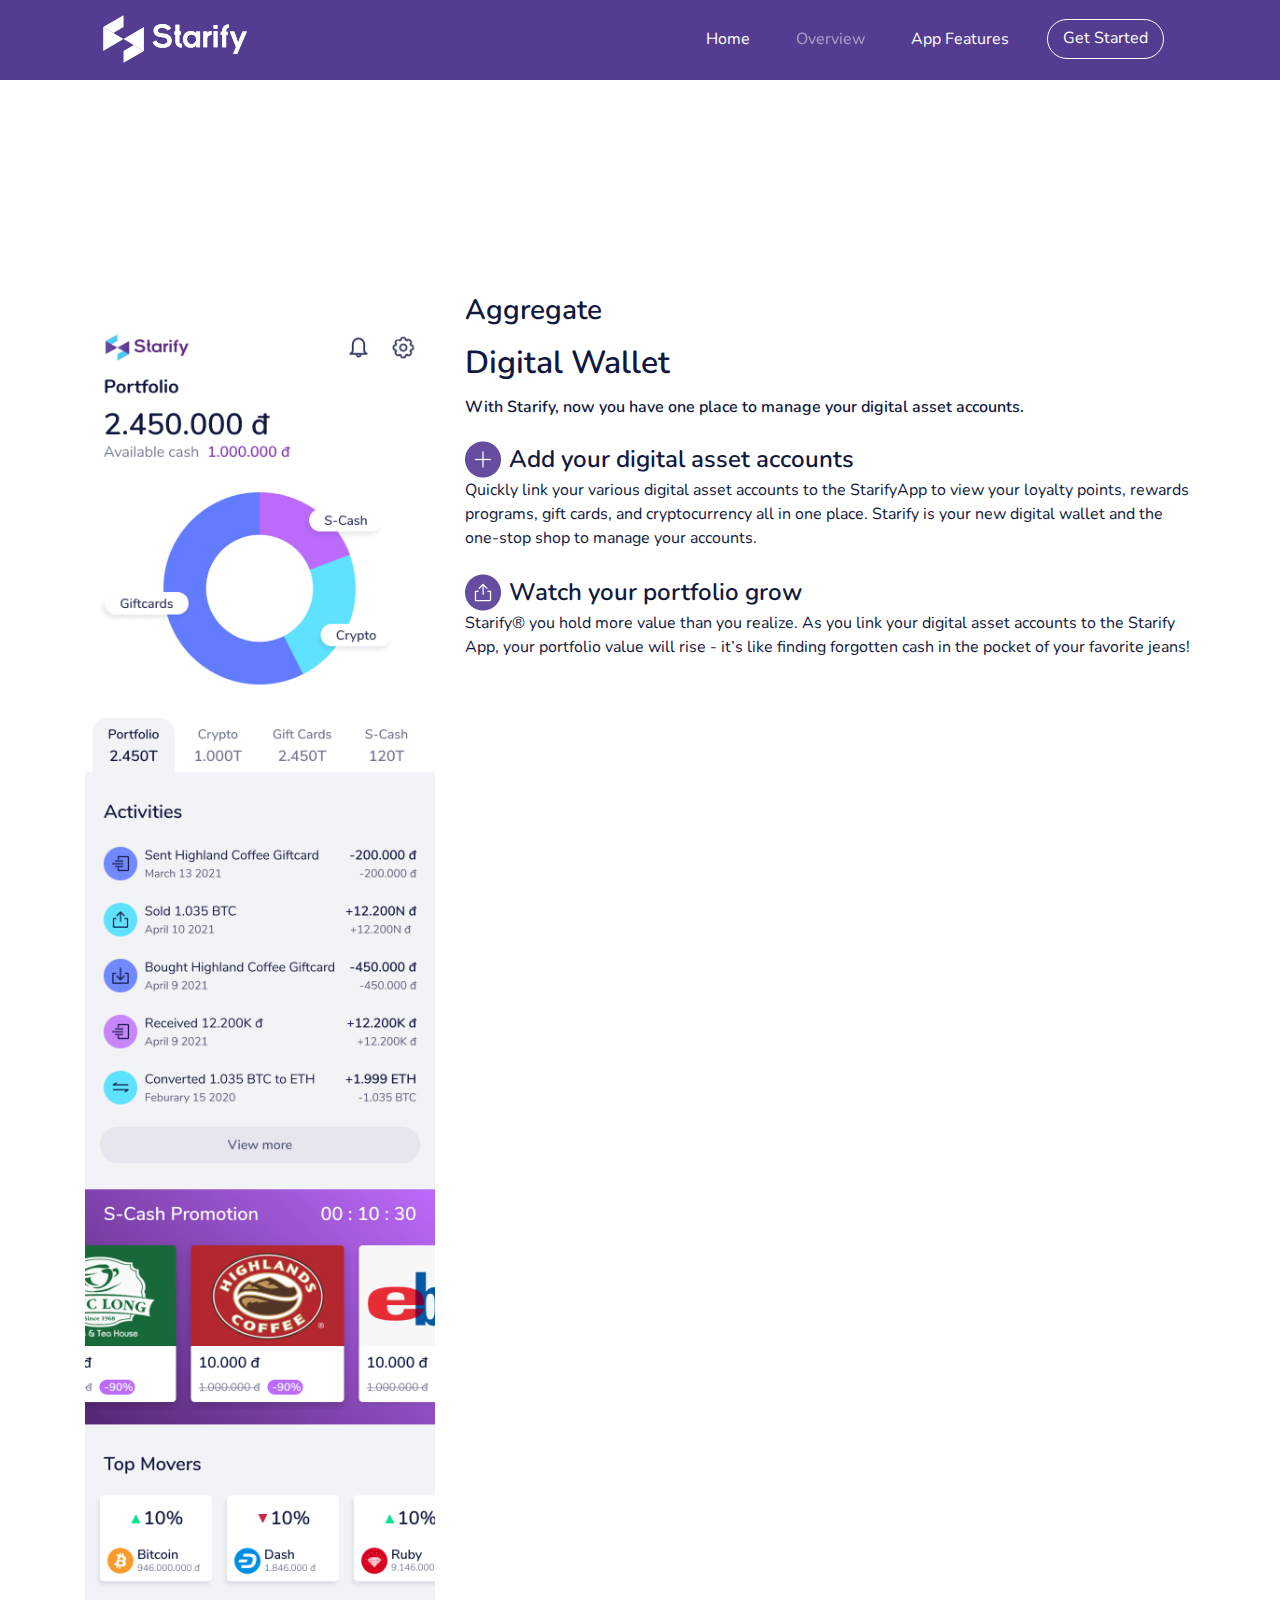
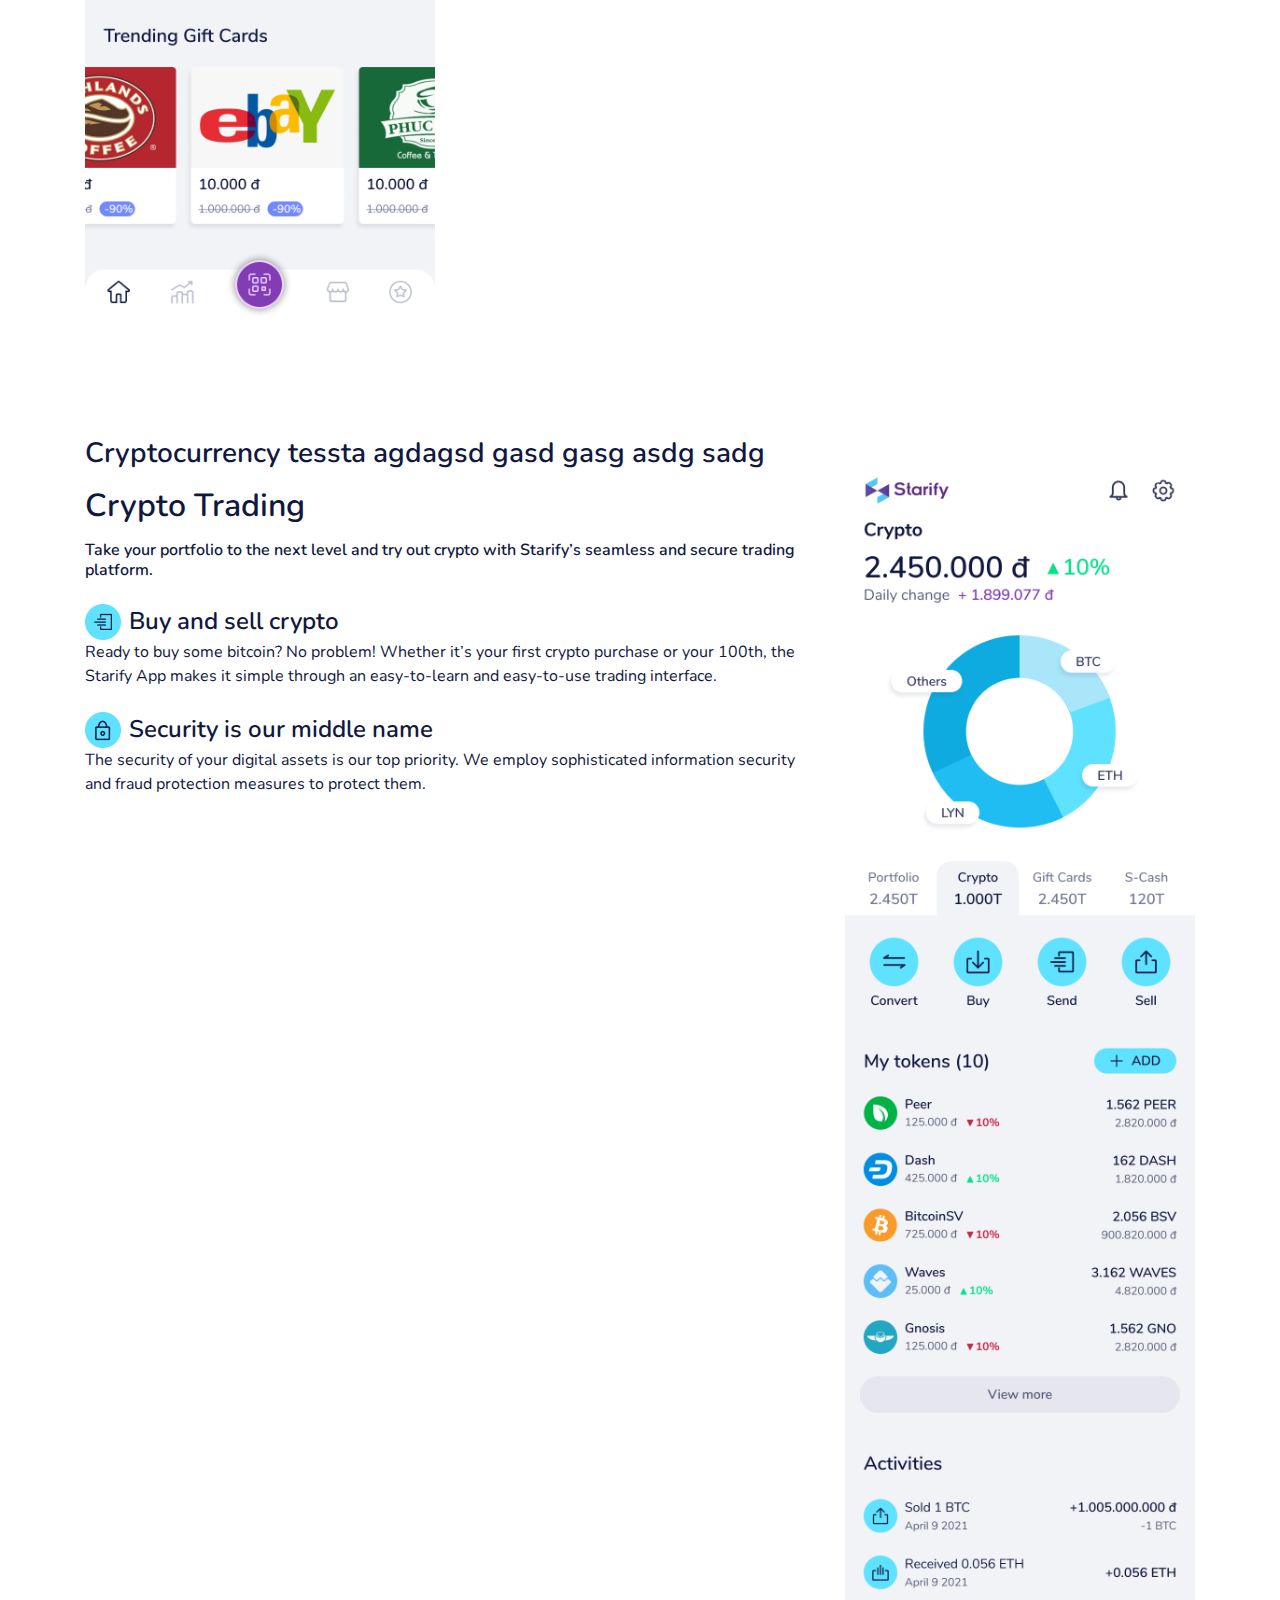
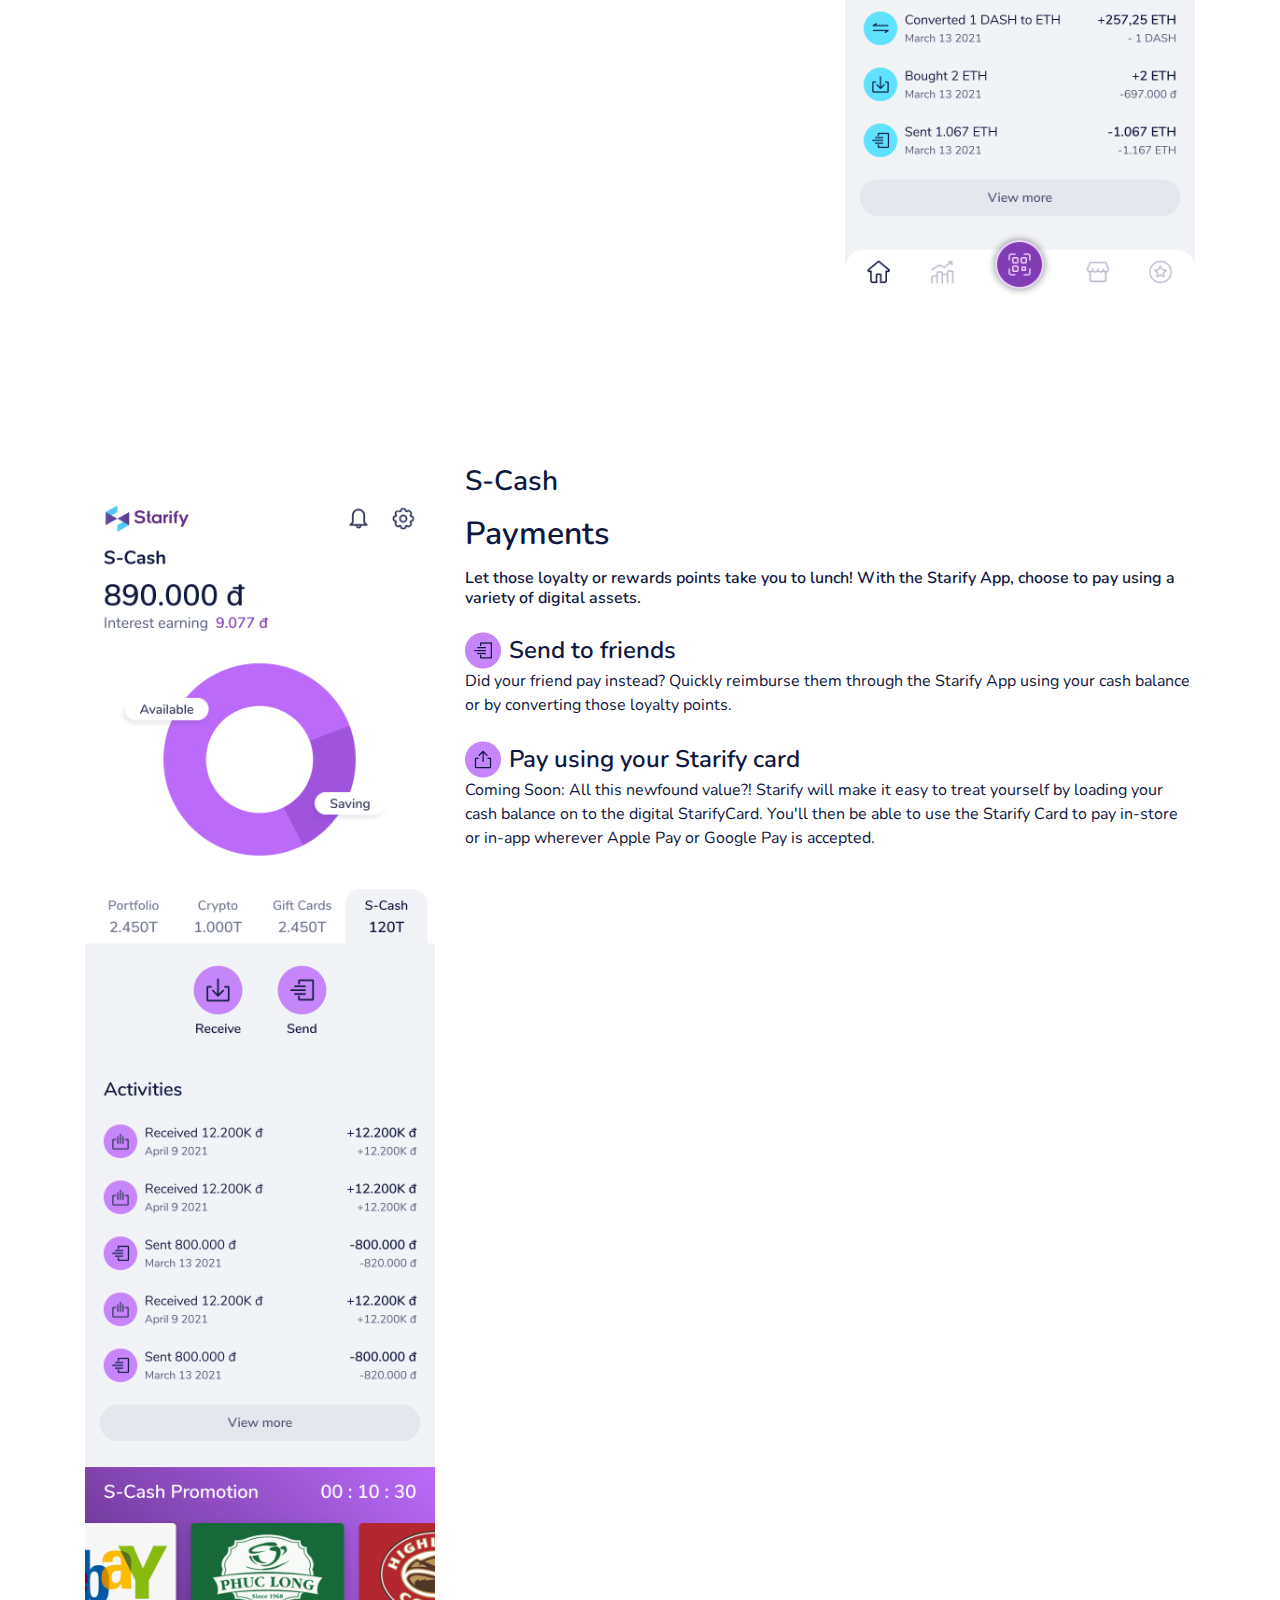
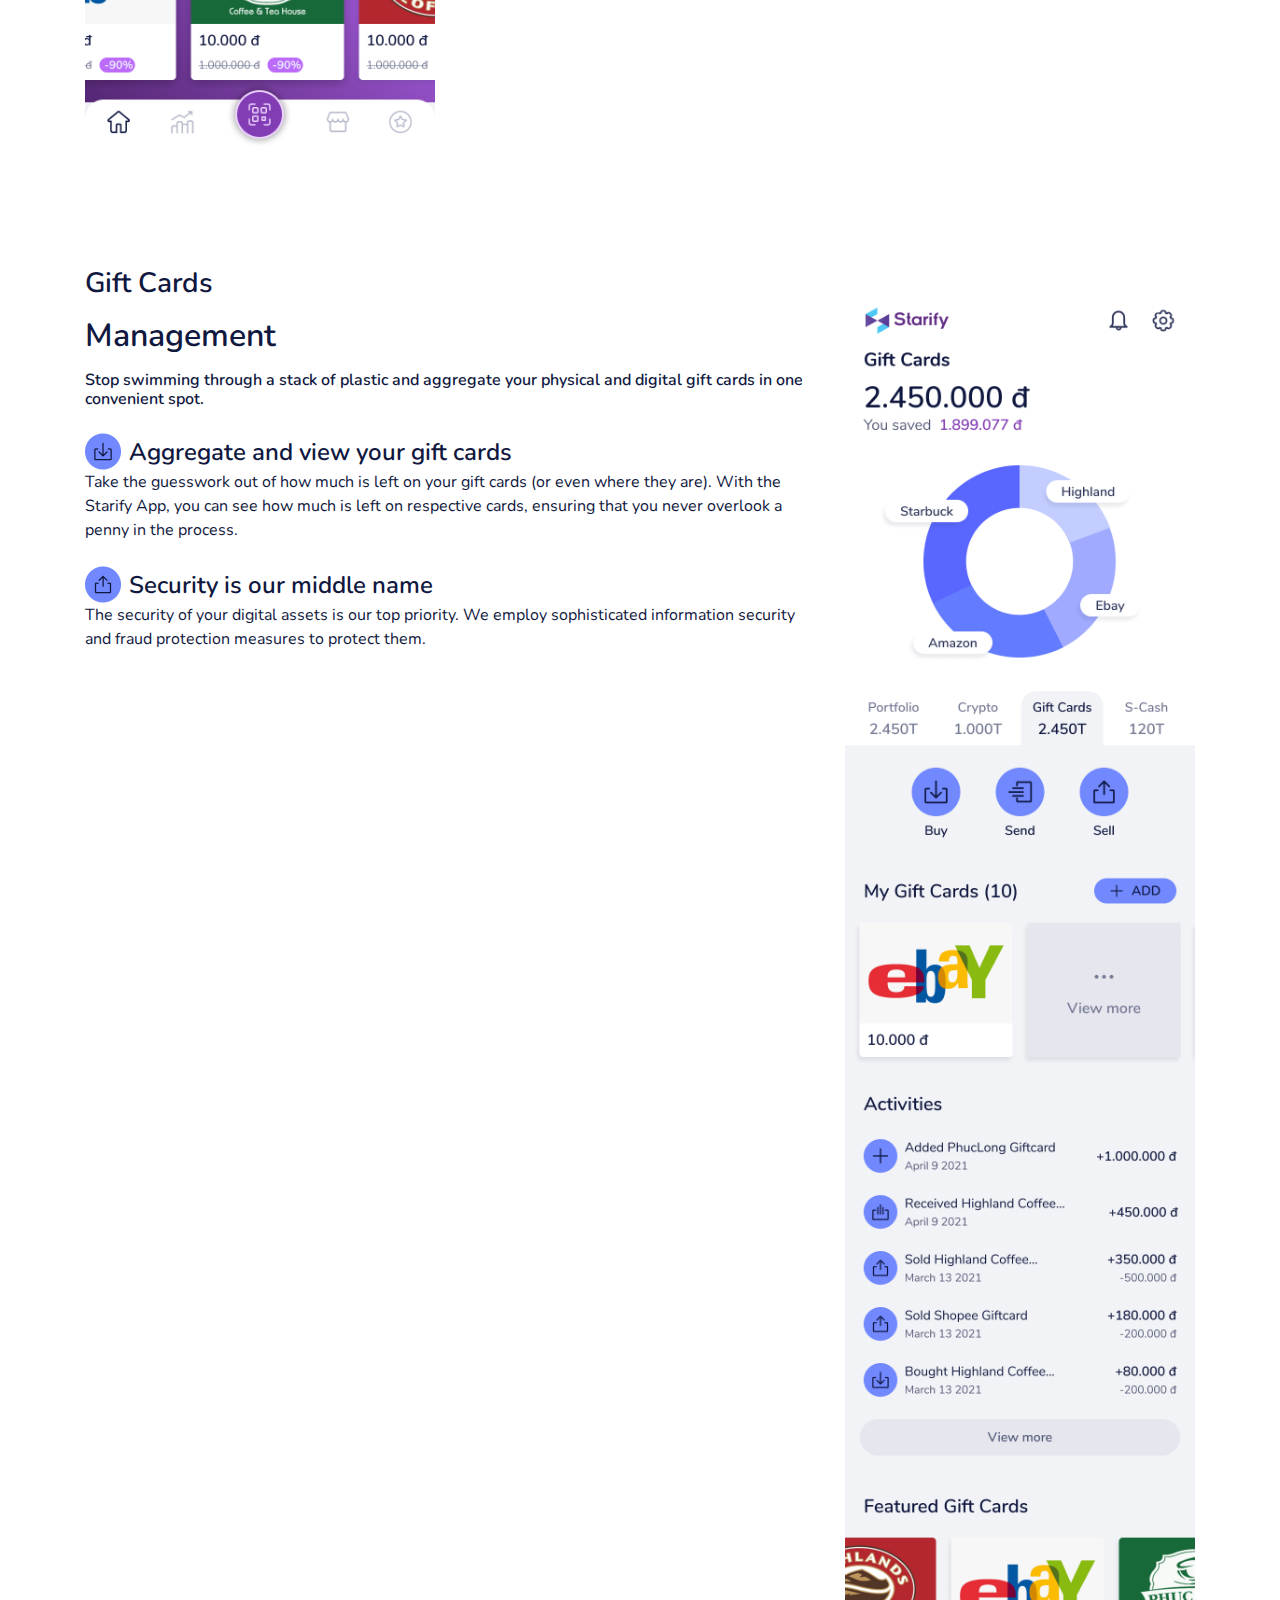
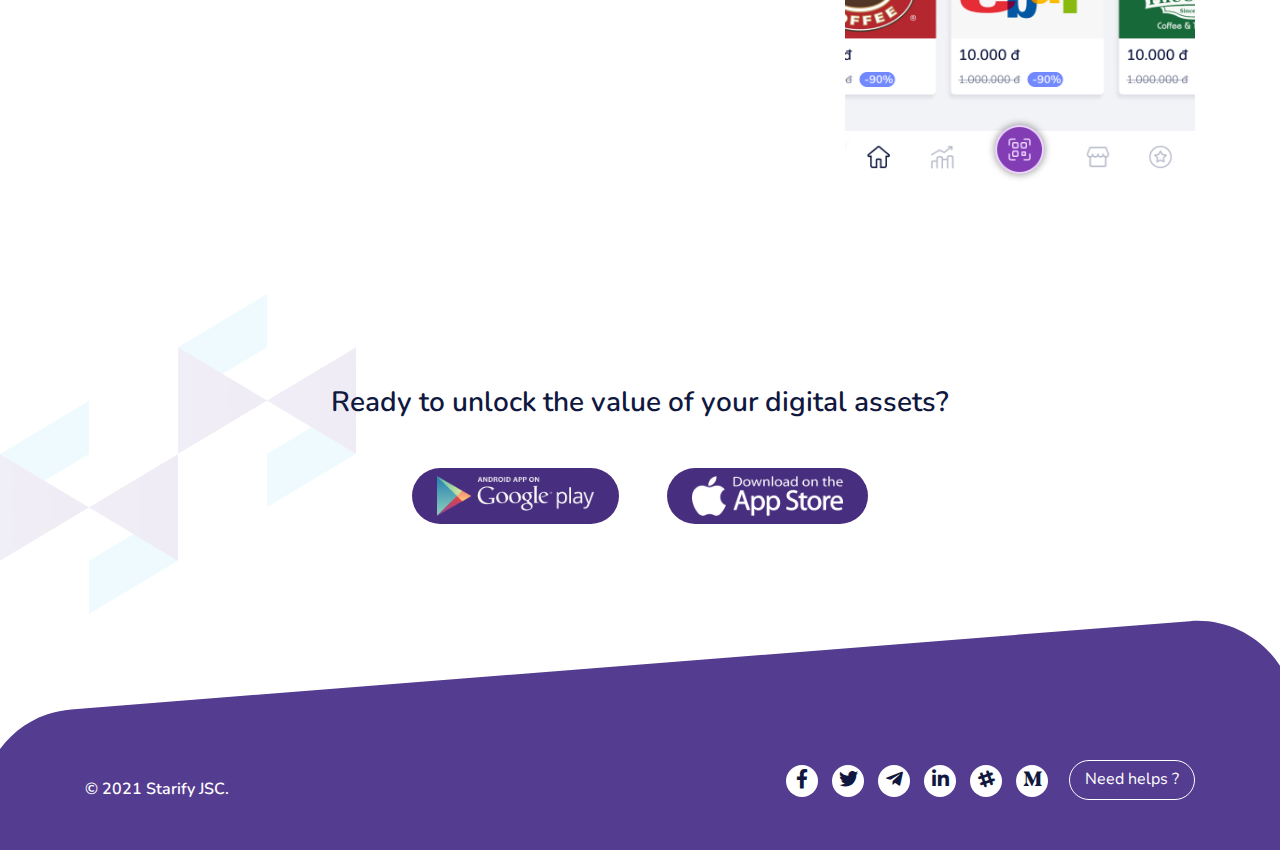
==== commit 51b5776c: "test commit" ====
--- a/features.html
+++ b/features.html
@@ -106,7 +106,7 @@
                 <div class="col-md-8">
                     <div class="feature-box">
                         <img src="images/service-2.png" alt="" class="img-fluid mb-2 xs-center">
-                        <h3 class="fw-bold">Cryptocurrency</h3>
+                        <h3 class="fw-bold">Cryptocurrency tessta agdagsd gasd gasg asdg sadg </h3>
                         <h2 class="fw-bold my-3">Crypto Trading</h2>
                         <h6 class="fw-bold">Take your portfolio to the next level and try out crypto with Starify’s
                             seamless and secure trading platform.</h6>
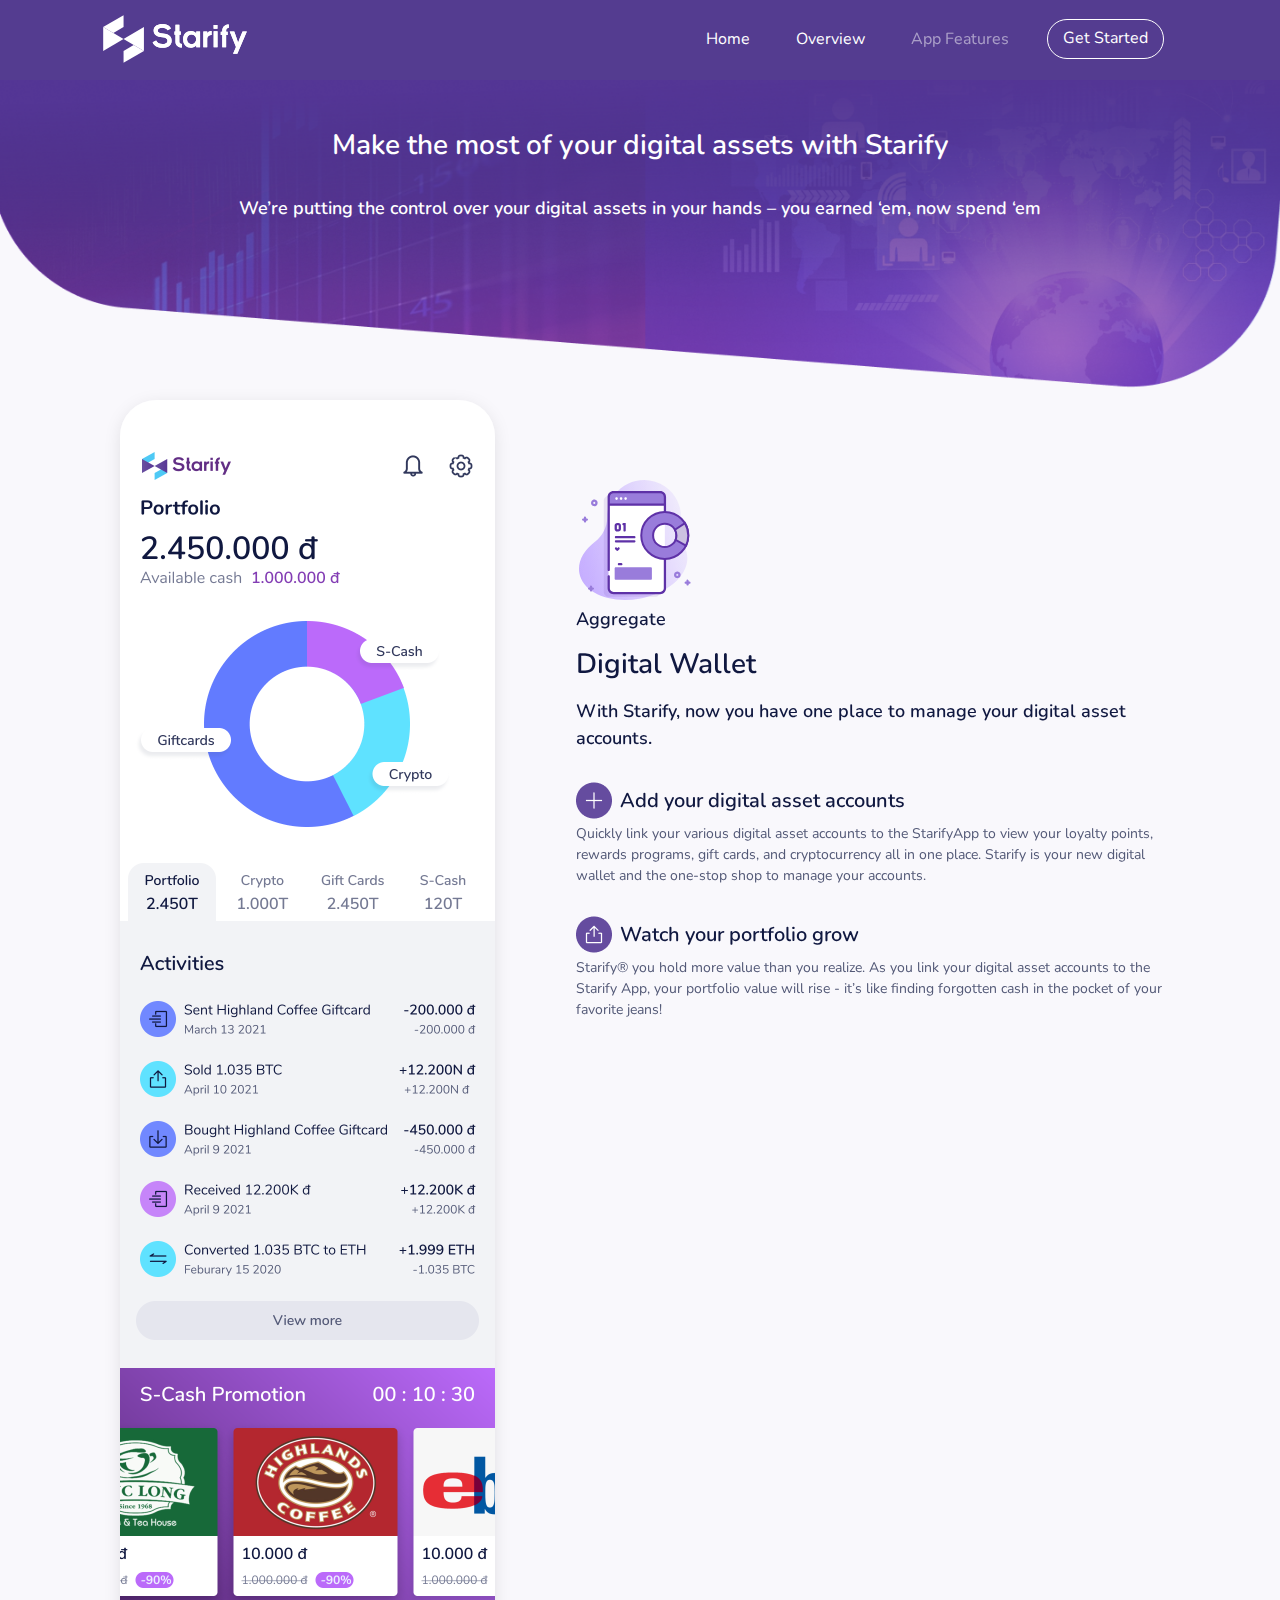
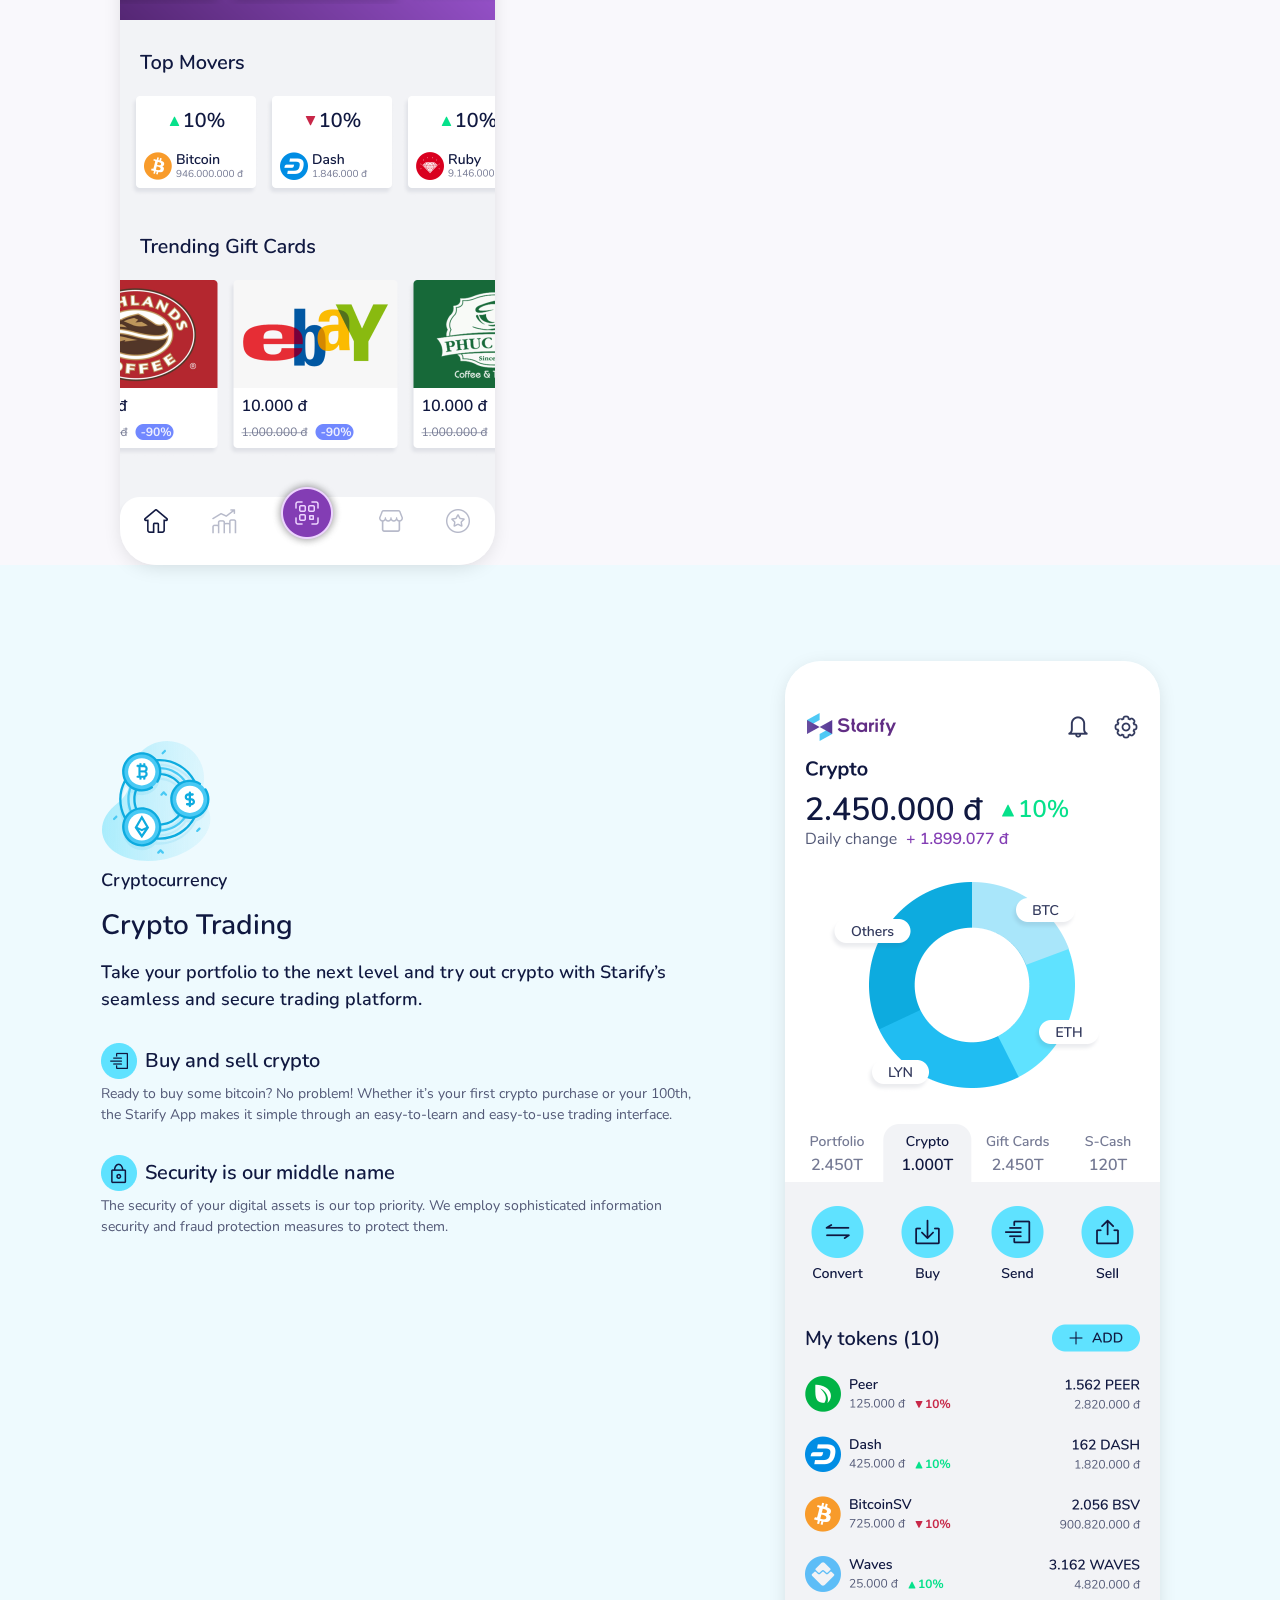
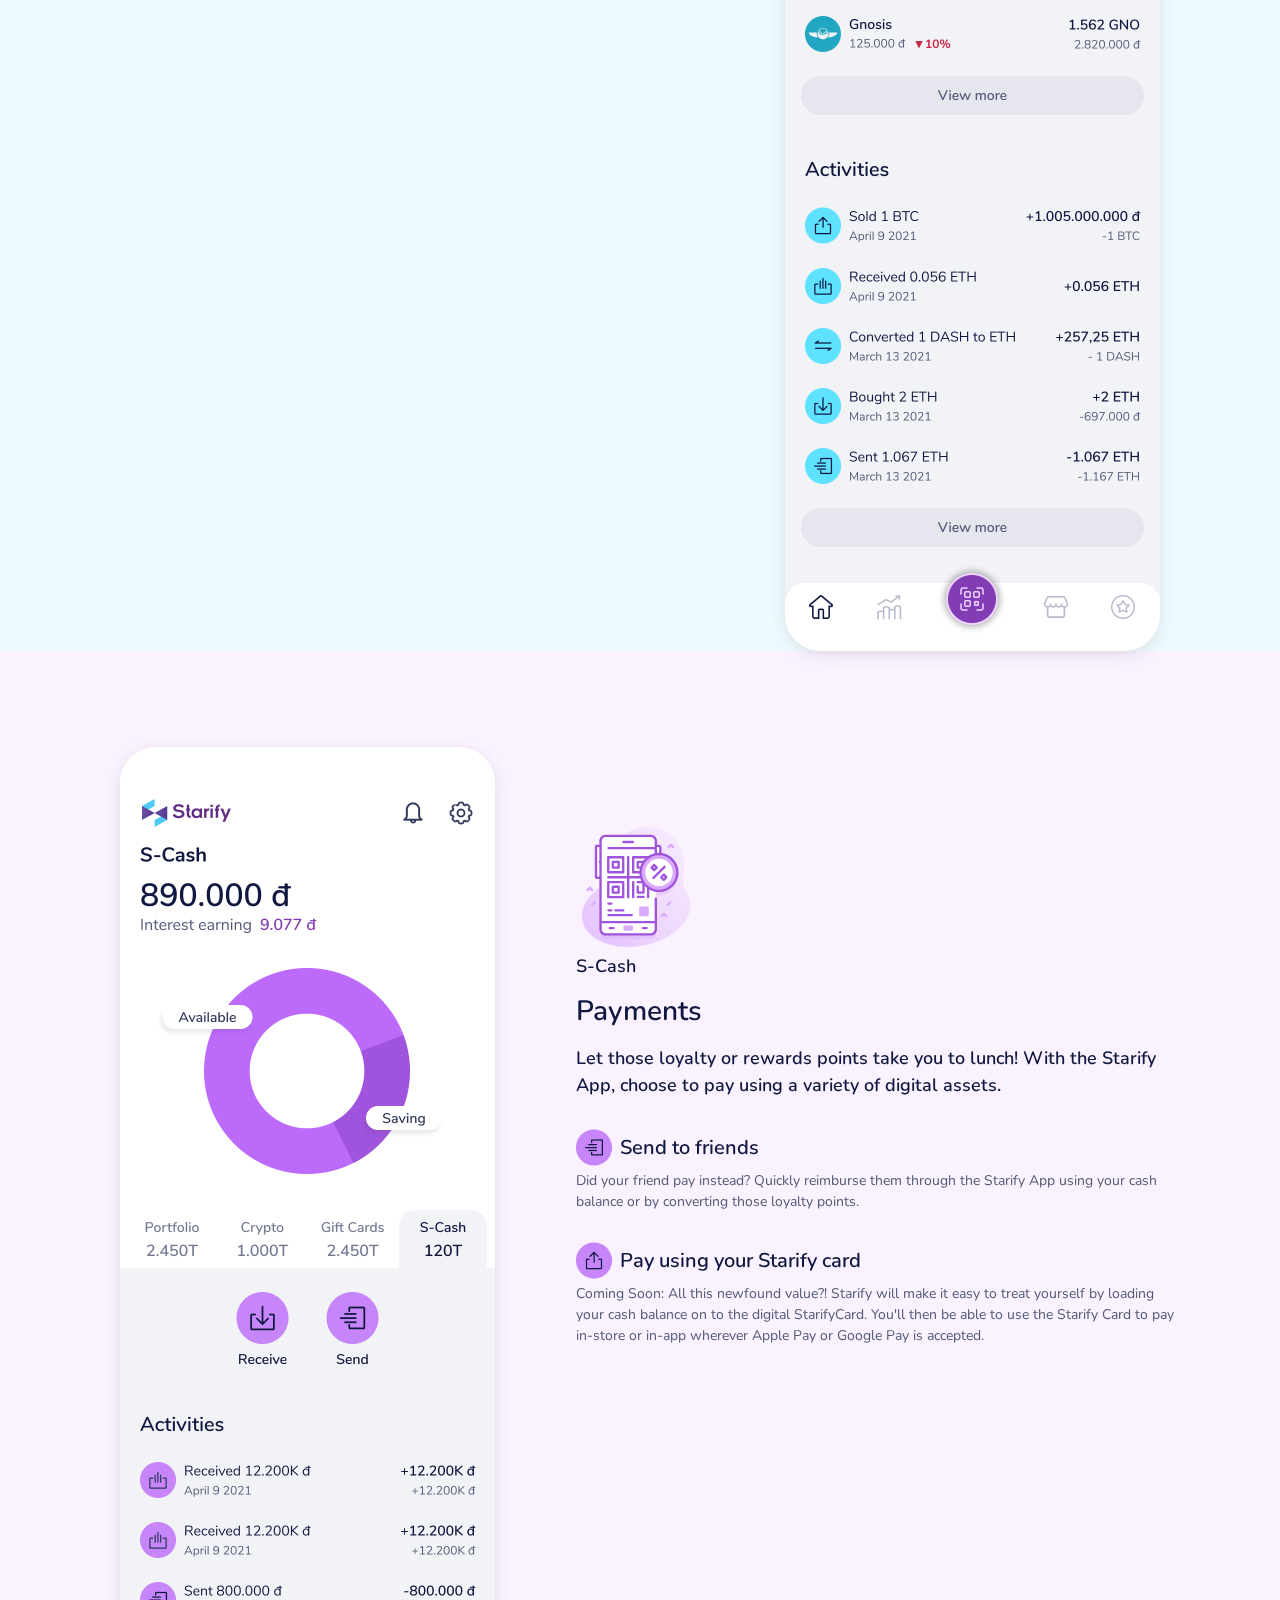
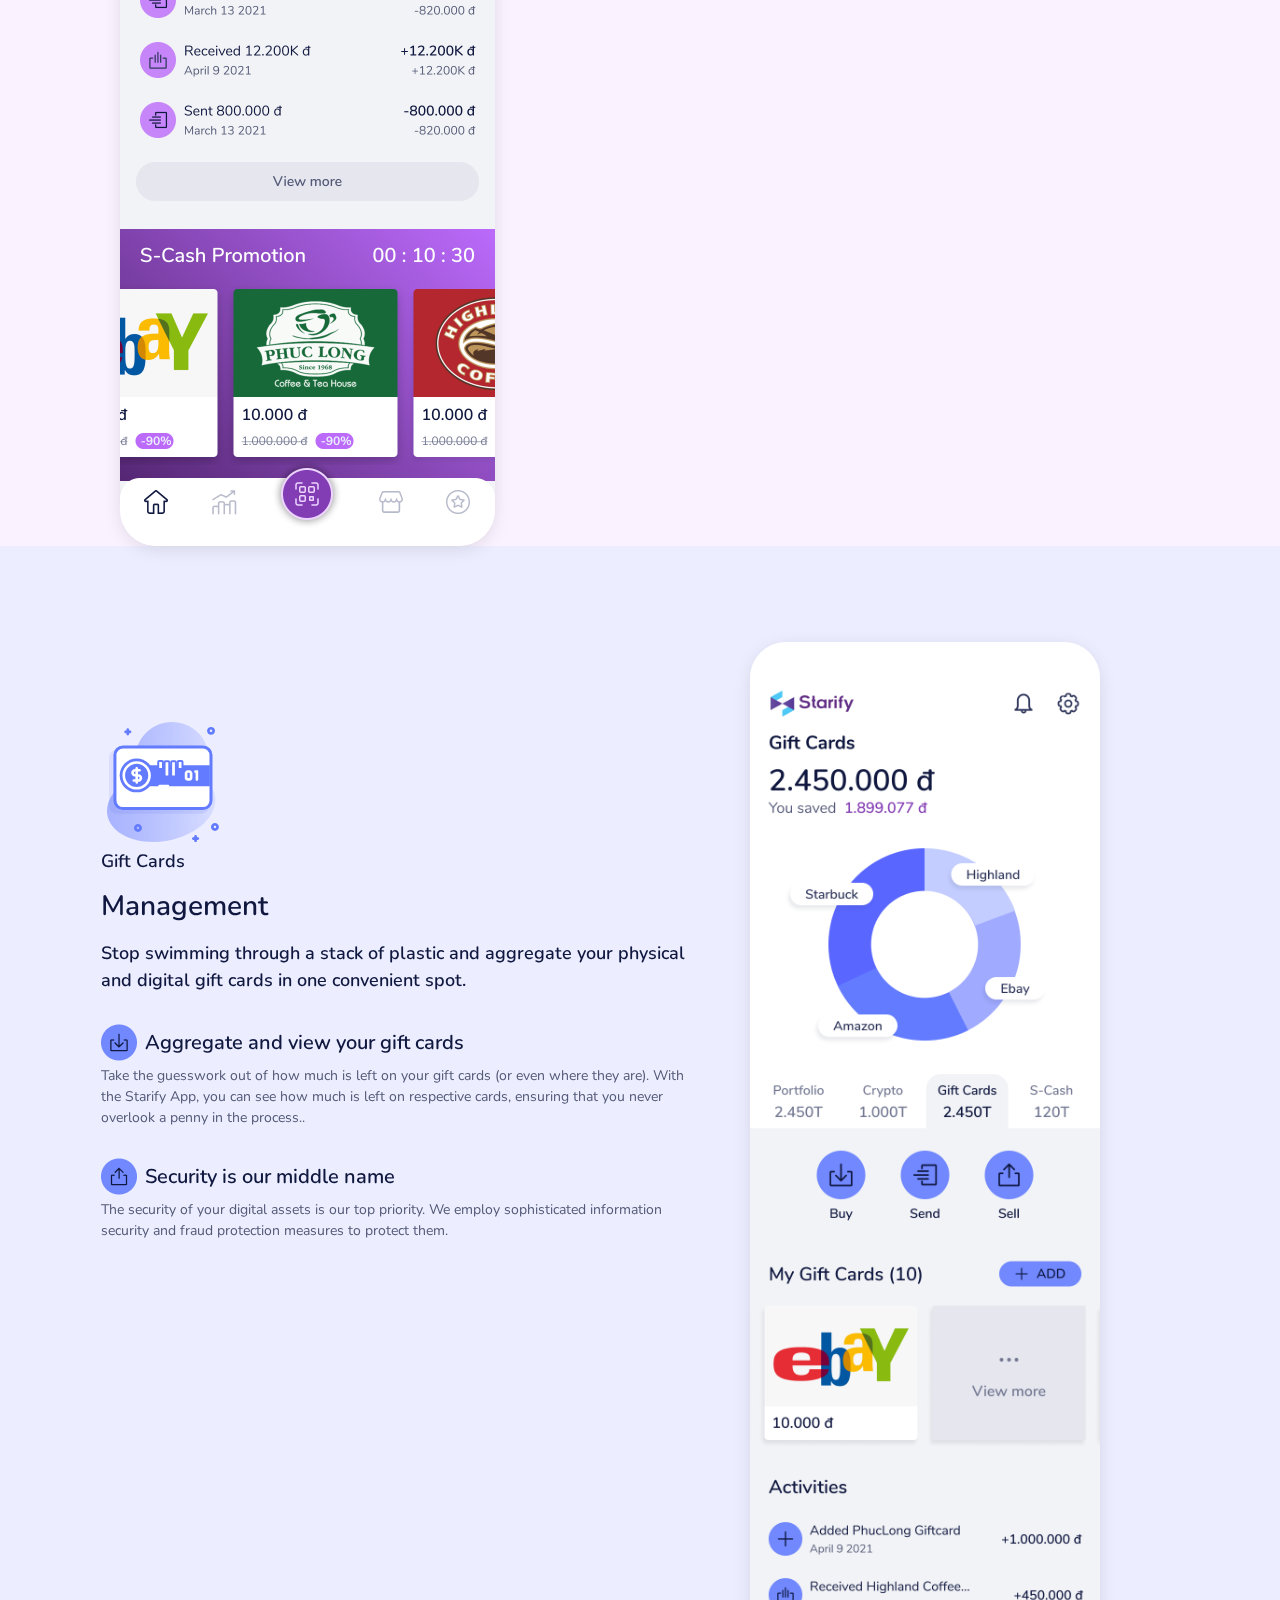
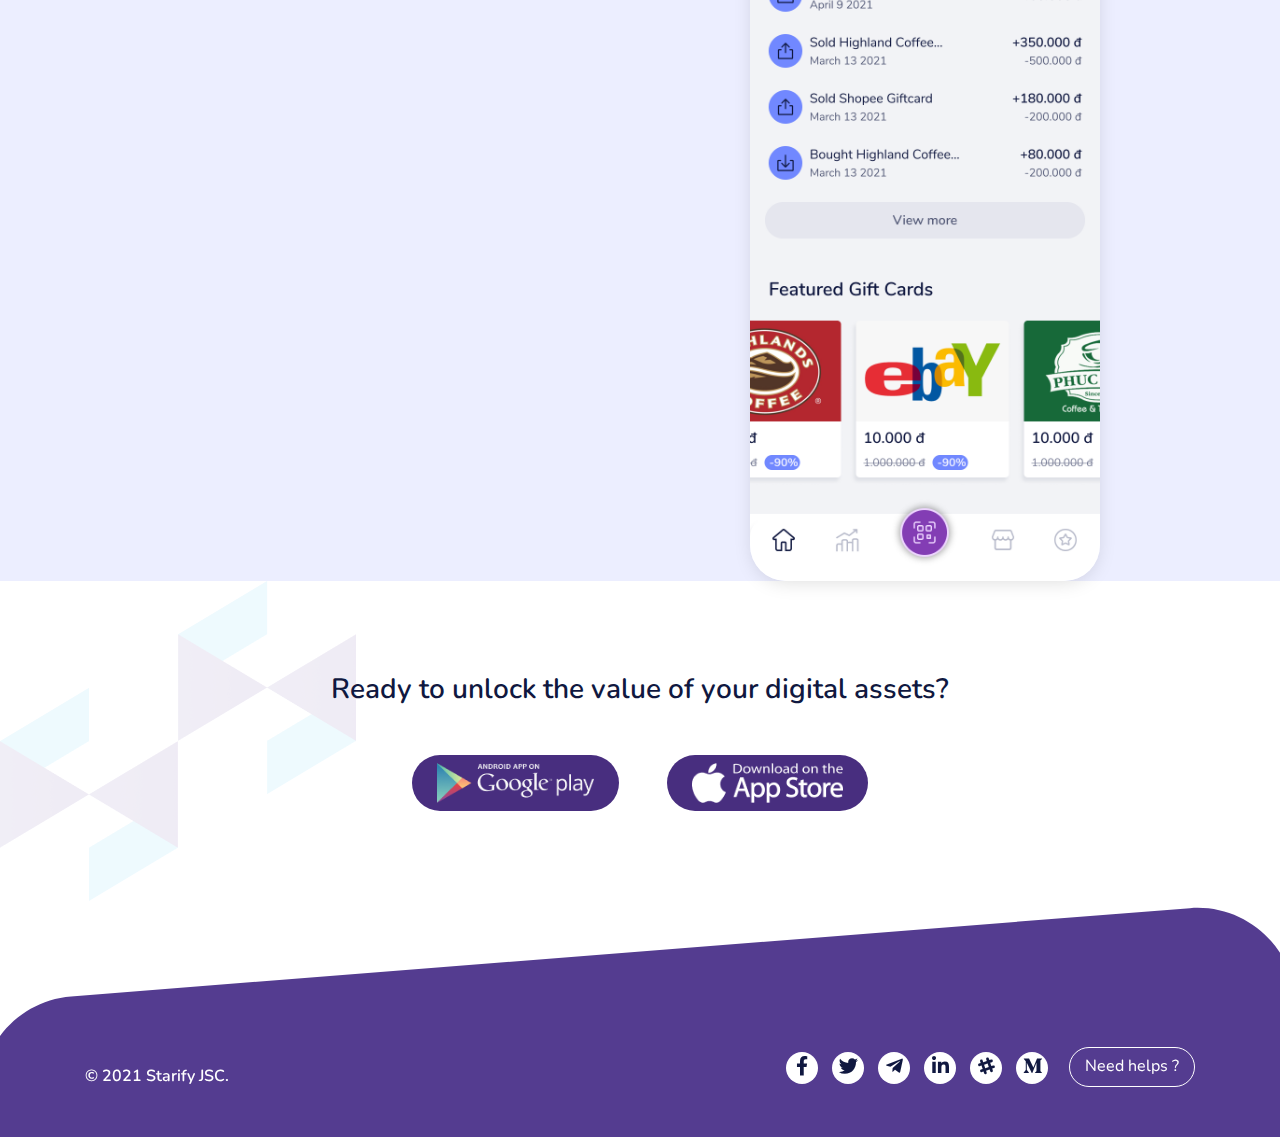
==== commit 5e09a69f: "finalize" ====
--- a/features.html
+++ b/features.html
@@ -1,273 +1,264 @@
 <html lang="en">
 
 <head>
-    <meta charset="UTF-8" />
-    <meta http-equiv="X-UA-Compatible" content="IE=edge" />
-    <meta name="viewport" content="width=device-width, initial-scale=1.0" />
-    <title>Starify</title>
-    <link rel="preconnect" href="https://fonts.googleapis.com" />
-    <link rel="preconnect" href="https://fonts.gstatic.com" crossorigin />
-    <!-- GOOGLE FONTS : NUNITO -->
-    <link rel="preconnect" href="https://fonts.googleapis.com">
-    <link rel="preconnect" href="https://fonts.gstatic.com" crossorigin>
-    <link
-        href="https://fonts.googleapis.com/css2?family=Nunito:ital,wght@0,200;0,300;0,400;0,600;0,700;0,800;0,900;1,200;1,300;1,400;1,600;1,700;1,800;1,900&display=swap"
-        rel="stylesheet">
-        <!-- FONTAWESOME 5 -->
-        <link rel="stylesheet" href="https://cdnjs.cloudflare.com/ajax/libs/font-awesome/5.15.3/css/all.min.css">
-        <!-- BOOTSTRAP 4.0 -->
-        <link rel="stylesheet" href="bootstrap-4.0.0-dist/css/bootstrap.min.css">
-        <!-- LOCAL CSS -->
-        <link rel="stylesheet" href="style.css" />
-      </head>
-
-      <body>
-        <header id="top-header" class="top-header">
-          <div class="container">
-            <nav class="navbar navbar-expand-md navbar-dark bg-dark">
-              <a href="#" class="navbar-brand"><img src="images/logoD.svg" alt="Starify Logo"></a>
-              <a href="#" class="navbar-brand fix"><img src="images/logoW.svg" alt="Starify Logo"></a>
-              <button class="navbar-toggler" type="button" data-toggle="collapse" data-target="#navbarCollapse" aria-controls="navbarCollapse" aria-expanded="true" aria-label="Toggle navigation">
-                <i class="fas fa-bars"></i>
-              </button>
-
-              <div class="navbar-collapse collapse justify-content-end" id="navbarCollapse">
-                <ul class="navbar-nav">
-                  <li class="nav-item">
-                    <a class="nav-link" href="index.html">Home</a>
-                  </li>
-                  <li class="nav-item active">
-                    <a class="nav-link" href="overview.html">Overview</a>
-                  </li>
-                  <li class="nav-item">
-                    <a class="nav-link" href="features.html">App Features</a>
-                  </li>
-                  <li class="nav-item">
-                    <a class="btn btn-outline" href="#">Get Started</a>
-                  </li>
-                </ul>
-
-              </div>
-            </nav>
-          </div>
-        </header>
-            <div class="banner-service">
-                <h1 class="text-center my-5 f-36 fw-bold text-white">Make the most of your digital assets with Starify
-                </h1>
-                <p class="text-center text-white f-18">We’re putting the control over your digital assets in your hands
-                    – you
-                    earned
-                    ‘em, now spend ‘em.</p>
+  <meta charset="UTF-8" />
+  <meta http-equiv="X-UA-Compatible" content="IE=edge" />
+  <meta name="viewport" content="width=device-width, initial-scale=1.0" />
+  <title>Starify</title>
+  <link rel="preconnect" href="https://fonts.googleapis.com" />
+  <link rel="preconnect" href="https://fonts.gstatic.com" crossorigin />
+  <!-- GOOGLE FONTS : NUNITO -->
+  <link rel="preconnect" href="https://fonts.googleapis.com">
+  <link rel="preconnect" href="https://fonts.gstatic.com" crossorigin>
+  <link href="https://fonts.googleapis.com/css2?family=Nunito:ital,wght@0,200;0,300;0,400;0,600;0,700;0,800;0,900;1,200;1,300;1,400;1,600;1,700;1,800;1,900&display=swap" rel="stylesheet">
+  <!-- FONTAWESOME 5 -->
+  <link rel="stylesheet" href="https://cdnjs.cloudflare.com/ajax/libs/font-awesome/5.15.3/css/all.min.css">
+  <!-- BOOTSTRAP 4.0 -->
+  <link rel="stylesheet" href="bootstrap-4.0.0-dist/css/bootstrap.min.css">
+  <!-- LOCAL CSS -->
+  <link rel="stylesheet" href="style.css" />
+</head>
+
+<body>
+  <header id="top-header" class="top-header">
+    <div class="container">
+      <nav class="navbar navbar-expand-md navbar-dark bg-dark">
+        <a href="#" class="navbar-brand"><img src="images/logoD.svg" alt="Starify Logo"></a>
+        <a href="#" class="navbar-brand fix"><img src="images/logoW.svg" alt="Starify Logo"></a>
+        <button class="navbar-toggler" type="button" data-toggle="collapse" data-target="#navbarCollapse" aria-controls="navbarCollapse" aria-expanded="true" aria-label="Toggle navigation">
+          <i class="fas fa-bars"></i>
+        </button>
+
+        <div class="navbar-collapse collapse justify-content-end" id="navbarCollapse">
+          <ul class="navbar-nav">
+            <li class="nav-item">
+              <a class="nav-link" href="index.html">Home</a>
+            </li>
+            <li class="nav-item">
+              <a class="nav-link" href="overview.html">Overview</a>
+            </li>
+            <li class="nav-item active">
+              <a class="nav-link" href="features.html">App Features</a>
+            </li>
+            <li class="nav-item">
+              <a class="btn btn-outline" href="#">Get Started</a>
+            </li>
+          </ul>
+
+        </div>
+      </nav>
+    </div>
+  </header>
+  <section class="pageHeading bg-purple">
+    <div class="container">
+      <div class="row">
+        <div class="col-lg-10 offset-lg-1">
+          <h2 class="text-center f-36 text-white">Make the most of your digital assets with Starify</h2>
+          <h4 class="text-center f-18">We’re putting the control over your digital assets in your hands – you earned ‘em, now spend ‘em</h4>
+        </div>
+      </div>
+    </div>
+  </section>
+  <section class="bg-purple">
+    <div class="container">
+      <div class="row">
+        <div class="col-md-7 order-md-2">
+          <div class="feature-box">
+            <img src="images/aDigi.svg" alt="" class="img-fluid xs-center mb-2">
+            <h3 class="f-24">Aggregate</h3>
+            <h2 class="f-36 mt-3 mb-3">Digital Wallet</h2>
+            <h4 class="f-18">With Starify, now you have one place to manage your digital asset accounts.
+            </h4>
+            <ul>
+              <li class="d-flex align-items-center pb-1">
+                <img src="images/plus-icon-purple.png" alt="" class="mr-2 img-fluid">
+                <span class="f-20 bold">Add your digital asset accounts</span>
+              </li>
+              <li>Quickly link your various digital asset accounts to the StarifyApp to view your
+                loyalty points, rewards programs, gift cards, and cryptocurrency all in one place.
+                Starify is your new digital wallet and the one-stop shop to manage your accounts.
+              </li>
+            </ul>
+            <ul>
+              <li class="d-flex align-items-center pb-1">
+                <img src="images/share-icon-purple.png" alt="" class="mr-2 img-fluid">
+                <span class="f-20 bold">Watch your portfolio grow</span>
+              </li>
+              <li>Starify® you hold more value than you realize. As you link your digital asset
+                accounts to the Starify App, your portfolio value will rise - it’s like finding
+                forgotten cash in the pocket of your favorite jeans!</li>
+            </ul>
+          </div>
+        </div>
+        <div class="col-md-5 order-md-1">
+          <img src="images/portfolio-1.png" alt="" class="img-fluid d-block mx-auto shadow">
+        </div>
+      </div>
+    </div>
+  </section>
+  <section class="bg-cyan pt-5">
+    <div class="container pt-5">
+      <div class="row">
+        <div class="col-md-7">
+          <div class="feature-box">
+            <img src="images/aCrypto.svg" alt="" class="img-fluid xs-center mb-2">
+            <h3 class="f-24">Cryptocurrency</h3>
+            <h2 class="f-36 mt-3 mb-3">Crypto Trading</h2>
+            <h4 class="f-18">Take your portfolio to the next level and try out crypto with Starify’s
+              seamless and secure trading platform.</h4>
+            <ul>
+              <li class="d-flex align-items-center pb-1">
+                <img src="images/send-icon-cyan.png " alt="" class="mr-2 img-fluid">
+                <span class="f-20 bold">Buy and sell crypto</span>
+              </li>
+              <li>Ready to buy some bitcoin? No problem! Whether it’s your first crypto purchase or
+                your 100th, the Starify App makes it simple through an easy-to-learn and easy-to-use
+                trading interface.</li>
+            </ul>
+
+            <ul>
+              <li class="d-flex align-items-center pb-1">
+                <img src="images/lock-icon-cyan.png" alt="" class="mr-2 img-fluid">
+                <span class="f-20 bold">Security is our middle name</span>
+              </li>
+              <li>The security of your digital assets is our top priority. We employ sophisticated
+                information security and fraud protection measures to protect them.</li>
+            </ul>
+          </div>
+        </div>
+        <div class="col-md-5">
+          <img src="images/portfolio-2.png" alt="" class="img-fluid d-block mx-auto shadow">
+        </div>
+      </div>
+    </div>
+  </section>
+  <section class="bg-violet pt-5">
+    <div class="container pt-5">
+      <div class="row">
+      <div class="col-md-7 order-md-2">
+        <div class="feature-box">
+          <img src="images/aScash.svg" alt="" class="img-fluid xs-center mb-2 ">
+          <h3 class="f-24">S-Cash</h3>
+          <h2 class="f-36 mt-3 mb-3">Payments</h2>
+          <h4 class="f-18">Let those loyalty or rewards points take you to lunch! With the Starify App,
+            choose to pay using a variety of digital assets.</h4>
+
+          <ul>
+            <li class="d-flex align-items-center pb-1">
+              <img src="images/send-icon-purple.png" alt="" class="mr-2 img-fluid">
+              <span class="f-20 bold">Send to friends</span>
+            </li>
+            <li>Did your friend pay instead? Quickly reimburse them through the Starify App using
+              your cash balance or by converting those loyalty points.</li>
+          </ul>
+
+          <ul>
+            <li class="d-flex align-items-center pb-1">
+              <img src="images/share-icon-purple-white-text.png" alt="" class="mr-2 img-fluid">
+              <span class="f-20 bold">Pay using your Starify card</span>
+            </li>
+            <li>Coming Soon: All this newfound value?! Starify will make it easy to treat yourself by
+              loading your cash balance on to the digital StarifyCard. You'll then be able to use
+              the Starify Card to pay in-store or in-app wherever Apple Pay or Google Pay is
+              accepted.</li>
+          </ul>
+        </div>
+      </div>
+        <div class="col-md-5 order-md-1">
+          <img src="images/portfolio-3.png" alt="" class="img-fluid d-block mx-auto shadow">
+        </div>
+      </div>
+    </div>
+  </section>
+  <section class="bg-iris pt-5">
+    <div class="container pt-5">
+      <div class="row">
+        <div class="col-md-7">
+          <div class="feature-box">
+            <img src="images/aGift.svg" alt="" class="img-fluid xs-center mb-2">
+            <h3 class="f-24">Gift Cards</h3>
+            <h2 class="f-36 mt-3 mb-3">Management</h2>
+            <h4 class="f-18">Stop swimming through a stack of plastic and aggregate your physical and
+              digital gift cards in one convenient spot.</h4>
+
+
+            <ul>
+              <li class="d-flex align-items-center pb-1">
+                <img src="images/buy-icon-blue.png" alt="" class="mr-2 img-fluid">
+                <span class="f-20 bold">Aggregate and view your gift cards</span>
+              </li>
+              <li>Take the guesswork out of how much is left on your gift cards (or even where they
+                are). With the Starify App, you can see how much is left on respective cards,
+                ensuring that you never overlook a penny in the process..</li>
+            </ul>
+            <ul>
+              <li class="d-flex align-items-center pb-1">
+                <img src="images/share-icon-blue.png" alt="" class="mr-2 img-fluid">
+                <span class="f-20 bold">Security is our middle name</span>
+              </li>
+              <li>The security of your digital assets is our top priority. We employ sophisticated
+                information security and fraud protection measures to protect them.</li>
+            </ul>
+          </div>
+        </div>
+        <div class="col-md-4">
+          <img src="images/portfolio-4.png" alt="" class="img-fluid d-block mx-auto shadow">
+        </div>
+      </div>
+    </div>
+  </section>
+  <footer class="footer">
+    <section class="download d-flex justify-content-center">
+      <div class="container">
+        <h2 class="text-center f-36 mb-5">Ready to unlock the value of your digital assets?</h2>
+        <div class="social-btn-group d-flex align-items-center justify-content-center">
+          <div class="social-btn mr-5">
+            <a href="#"><img src="images/play-store-icon.png" alt="" class="img-fluid"></a>
+          </div>
+          <div class="social-btn">
+            <a href="#"><img src="images/apple-icon.png" alt="" class="img-fluid"></a>
+          </div>
+        </div>
+      </div>
+    </section>
+    <section class="sitemap pb-5">
+      <div class="container">
+        <div class="row">
+          <div class="col-12 d-flex justify-content-end">
+            <div class="ml-3 order-sm-3"><a class="btn btn-outline" href="#">Need helps ?</a></div>
+            <div class="social d-fex justify-content-end order-sm-2">
+              <a href="#"><i class="fab fa-facebook-f"></i></a>
+              <a href="#"><i class="fab fa-twitter"></i></a>
+              <a href="#"><i class="fab fa-telegram-plane"></i></a>
+              <a href="#"><i class="fab fa-linkedin-in"></i></a>
+              <a href="#"><i class="fab fa-slack-hash"></i></a>
+              <a href="#"><i class="fab fa-medium-m"></i></a>
             </div>
-
-    <div class="main-feature pt-5">
-        <div class="container">
-            <div class="row mb-5">
-                <div class="col-md-4">
-                    <img src="images/portfolio-1.png" alt="" class="img-fluid d-block mx-auto">
-                </div>
-                <div class="col-md-8">
-                    <div class="feature-box">
-                        <img src="images/service-1.png" alt="" class="img-fluid mb-2 xs-center">
-                        <h3 class="fw-bold">Aggregate</h3>
-                        <h2 class="fw-bold my-3">Digital Wallet</h2>
-                        <h6 class="fw-bold">With Starify, now you have one place to manage your digital asset accounts.
-                        </h6>
-                        <div class="feature-option-box">
-                            <div class="feature-option my-4">
-                                <div class="option-title d-flex align-items-center">
-                                    <img src="images/plus-icon-purple.png" alt="" class="mr-2 img-fluid">
-                                    <h4>Add your digital asset accounts</h4>
-                                </div>
-                                <p>Quickly link your various digital asset accounts to the StarifyApp to view your
-                                    loyalty points, rewards programs, gift cards, and cryptocurrency all in one place.
-                                    Starify is your new digital wallet and the one-stop shop to manage your accounts.
-                                </p>
-                            </div>
-                            <div class="feature-option my-4">
-                                <div class="option-title d-flex align-items-center">
-                                    <img src="images/share-icon-purple.png" alt="" class="mr-2 img-fluid">
-                                    <h4>Watch your portfolio grow</h4>
-                                </div>
-                                <p>Starify® you hold more value than you realize. As you link your digital asset
-                                    accounts to the Starify App, your portfolio value will rise - it’s like finding
-                                    forgotten cash in the pocket of your favorite jeans!</p>
-                            </div>
-                        </div>
-                    </div>
-                </div>
-            </div>
-        </div>
-    </div>
-
-    <div class="main-feature-2 py-5">
-        <div class="container">
-            <div class="row mb-5">
-                <div class="col-md-8">
-                    <div class="feature-box">
-                        <img src="images/service-2.png" alt="" class="img-fluid mb-2 xs-center">
-                        <h3 class="fw-bold">Cryptocurrency tessta agdagsd gasd gasg asdg sadg </h3>
-                        <h2 class="fw-bold my-3">Crypto Trading</h2>
-                        <h6 class="fw-bold">Take your portfolio to the next level and try out crypto with Starify’s
-                            seamless and secure trading platform.</h6>
-                        <div class="feature-option-box">
-                            <div class="feature-option my-4">
-                                <div class="option-title d-flex align-items-center">
-                                    <img src="images/send-icon-cyan.png" alt="" class="mr-2 img-fluid">
-                                    <h4>Buy and sell crypto</h4>
-                                </div>
-                                <p>Ready to buy some bitcoin? No problem! Whether it’s your first crypto purchase or
-                                    your 100th, the Starify App makes it simple through an easy-to-learn and easy-to-use
-                                    trading interface.</p>
-                            </div>
-                            <div class="feature-option my-4">
-                                <div class="option-title d-flex align-items-center">
-                                    <img src="images/lock-icon-cyan.png" alt="" class="mr-2 img-fluid">
-                                    <h4>Security is our middle name</h4>
-                                </div>
-                                <p>The security of your digital assets is our top priority. We employ sophisticated
-                                    information security and fraud protection measures to protect them.</p>
-                            </div>
-                        </div>
-                    </div>
-                </div>
-                <div class="col-md-4">
-                    <img src="images/portfolio-2.png" alt="" class="img-fluid d-block mx-auto">
-                </div>
-            </div>
-        </div>
-    </div>
-
-    <div class="main-feature pt-5">
-        <div class="container">
-            <div class="row mb-5">
-                <div class="col-md-4">
-                    <img src="images/portfolio-3.png" alt="" class="img-fluid d-block mx-auto">
-                </div>
-                <div class="col-md-8">
-                    <div class="feature-box">
-                        <img src="images/service-3.png" alt="" class="img-fluid mb-2 xs-center">
-                        <h3 class="fw-bold">S-Cash</h3>
-                        <h2 class="fw-bold my-3">Payments</h2>
-                        <h6 class="fw-bold">Let those loyalty or rewards points take you to lunch! With the Starify App,
-                            choose to pay using a variety of digital assets.</h6>
-                        <div class="feature-option-box">
-                            <div class="feature-option my-4">
-                                <div class="option-title d-flex align-items-center">
-                                    <img src="images/send-icon-purple.png" alt="" class="mr-2 img-fluid">
-                                    <h4>Send to friends</h4>
-                                </div>
-                                <p>Did your friend pay instead? Quickly reimburse them through the Starify App using
-                                    your cash balance or by converting those loyalty points.</p>
-                            </div>
-                            <div class="feature-option my-4">
-                                <div class="option-title d-flex align-items-center">
-                                    <img src="images/share-icon-purple-white-text.png" alt="" class="mr-2 img-fluid">
-                                    <h4>Pay using your Starify card</h4>
-                                </div>
-                                <p>Coming Soon: All this newfound value?! Starify will make it easy to treat yourself by
-                                    loading your cash balance on to the digital StarifyCard. You'll then be able to use
-                                    the Starify Card to pay in-store or in-app wherever Apple Pay or Google Pay is
-                                    accepted.</p>
-                            </div>
-                        </div>
-                    </div>
-                </div>
-            </div>
-        </div>
-    </div>
-
-    <div class="main-feature-2 py-5">
-        <div class="container">
-            <div class="row mb-5">
-                <div class="col-md-8">
-                    <div class="feature-box">
-                        <img src="images/service-4.png" alt="" class="img-fluid mb-2 xs-center">
-                        <h3 class="fw-bold">Gift Cards</h3>
-                        <h2 class="fw-bold my-3">Management</h2>
-                        <h6 class="fw-bold">Stop swimming through a stack of plastic and aggregate your physical and
-                            digital gift cards in one convenient spot.</h6>
-                        <div class="feature-option-box">
-                            <div class="feature-option my-4">
-                                <div class="option-title d-flex align-items-center">
-                                    <img src="images/buy-icon-blue.png" alt="" class="mr-2 img-fluid">
-                                    <h4>Aggregate and view your gift cards</h4>
-                                </div>
-                                <p>Take the guesswork out of how much is left on your gift cards (or even where they
-                                    are). With the Starify App, you can see how much is left on respective cards,
-                                    ensuring that you never overlook a penny in the process.</p>
-                            </div>
-                            <div class="feature-option my-4">
-                                <div class="option-title d-flex align-items-center">
-                                    <img src="images/share-icon-blue.png" alt="" class="mr-2 img-fluid">
-                                    <h4>Security is our middle name</h4>
-                                </div>
-                                <p>The security of your digital assets is our top priority. We employ sophisticated
-                                    information security and fraud protection measures to protect them.</p>
-                            </div>
-                        </div>
-                    </div>
-                </div>
-                <div class="col-md-4">
-                    <img src="images/portfolio-4.png" alt="" class="img-fluid d-block mx-auto">
-                </div>
-            </div>
-        </div>
-    </div>
-
-    <footer class="footer">
-      <section class="download d-flex justify-content-center">
-        <div class="container">
-          <h2 class="text-center f-36 mb-5">Ready to unlock the value of your digital assets?</h2>
-          <div class="social-btn-group d-flex align-items-center justify-content-center">
-            <div class="social-btn mr-5">
-              <a href="#"><img src="images/play-store-icon.png" alt="" class="img-fluid"></a>
-            </div>
-            <div class="social-btn">
-              <a href="#"><img src="images/apple-icon.png" alt="" class="img-fluid"></a>
-            </div>
-          </div>
-        </div>
-      </section>
-      <section class="sitemap pb-5">
-        <div class="container">
-          <div class="row">
-            <div class="col-12 d-flex justify-content-end">
-              <div class="ml-3 order-sm-3"><a class="btn btn-outline" href="#">Need helps ?</a></div>
-              <div class="social d-fex justify-content-end order-sm-2">
-                <a href="#"><i class="fab fa-facebook-f"></i></a>
-                <a href="#"><i class="fab fa-twitter"></i></a>
-                <a href="#"><i class="fab fa-telegram-plane"></i></a>
-                <a href="#"><i class="fab fa-linkedin-in"></i></a>
-                <a href="#"><i class="fab fa-slack-hash"></i></a>
-                <a href="#"><i class="fab fa-medium-m"></i></a>
-              </div>
-              <h6 class="text-white f-16 mr-auto mt-auto mb-auto order-sm-1">© 2021 Starify JSC.</h6>
-            </div>
-          </div>
-        </div>
-    </footer>
-
-    <script src="https://code.jquery.com/jquery-3.2.1.slim.min.js" integrity="sha384-KJ3o2DKtIkvYIK3UENzmM7KCkRr/rE9/Qpg6aAZGJwFDMVNA/GpGFF93hXpG5KkN" crossorigin="anonymous"></script>
-    <script src="jquery-3.6.0.min.js"></script>
-    <script src="bootstrap-4.0.0-dist/js/bootstrap.min.js"></script>
-    <script defer src="app.js"></script>
-    <script>
-      document.addEventListener("DOMContentLoaded", function() {
-        window.addEventListener('scroll', function() {
-          if (window.scrollY > 80) {
-            document.getElementById('top-header').classList.add('sticky-top');
-            // add padding top to show content behind navbar
-            navbar_height = document.querySelector('.navbar').offsetHeight;
-            document.body.style.paddingTop = navbar_height + 'px';
-          } else {
-            document.getElementById('top-header').classList.remove('sticky-top');
-            // remove padding top from body
-            document.body.style.paddingTop = '0';
-          }
-        });
+            <h6 class="text-white f-16 mr-auto mt-auto mb-auto order-sm-1">© 2021 Starify JSC.</h6>
+          </div>
+        </div>
+      </div>
+  </footer>
+  <script src="https://code.jquery.com/jquery-3.2.1.slim.min.js" integrity="sha384-KJ3o2DKtIkvYIK3UENzmM7KCkRr/rE9/Qpg6aAZGJwFDMVNA/GpGFF93hXpG5KkN" crossorigin="anonymous"></script>
+  <script src="jquery-3.6.0.min.js"></script>
+  <script src="bootstrap-4.0.0-dist/js/bootstrap.min.js"></script>
+  <script defer src="app.js"></script>
+  <script>
+    document.addEventListener("DOMContentLoaded", function() {
+      window.addEventListener('scroll', function() {
+        if (window.scrollY > 80) {
+          document.getElementById('top-header').classList.add('sticky-top');
+          // add padding top to show content behind navbar
+          navbar_height = document.querySelector('.navbar').offsetHeight;
+          document.body.style.paddingTop = navbar_height + 'px';
+        } else {
+          document.getElementById('top-header').classList.remove('sticky-top');
+          // remove padding top from body
+          document.body.style.paddingTop = '0';
+        }
       });
-    </script>
-  </body>
-
-  </html>
+    });
+  </script>
+</body>
+
+</html>
--- a/style.css
+++ b/style.css
@@ -7,20 +7,29 @@
 }
 
 .bg-purple {
-  background-color: #f9f8fc;
+  background-color: #f9f8fc !important;
 }
 .bg-purple.btn {
-  background-color: #654C9F;
-}
-
+  background-color: #654C9F !important;
+}
+
+.bg-cyan {
+  background-color: #EEFAFE;
+}
 .bg-cyan.btn {
   background-color: #5FE2FF;
 }
 
+.bg-violet {
+  background-color: #FAF2FF;
+}
 .bg-violet.btn {
   background-color: #C387f4;
 }
 
+.bg-iris {
+  background-color: #ECEEFF;
+}
 .bg-iris.btn {
   background-color: #7188ff;
 }
@@ -314,7 +323,7 @@
 .pageHeading {
   background: url("images/pHeading.png") no-repeat;
   background-size: contain;
-  min-height: 280px;
+  min-height: 210px;
 }
 .pageHeading h4 {
   color: #101840 !important;
@@ -668,6 +677,65 @@
   }
 }
 
+img.shadow {
+  -webkit-box-shadow: 0 4px 20px -4px rgba(0, 0, 0, 0.15);
+  box-shadow: 0 4px 20px -4px rgba(0, 0, 0, 0.15);
+  border-radius: 36px;
+}
+
+.feature-box {
+  position: sticky;
+  top: 5rem;
+  padding: 0 1rem 2rem 1rem;
+}
+@media screen and (min-width: 768px) {
+  .feature-box {
+    padding-top: 5rem;
+  }
+}
+.feature-box ul {
+  margin-top: 30px;
+}
+.feature-box ul li {
+  display: -webkit-box;
+  display: -ms-flexbox;
+  display: flex;
+  font-size: 14px;
+  line-height: 1.5;
+  color: #535977;
+}
+.feature-box ul li span {
+  color: #101840;
+}
+.feature-box .xs-center {
+  display: block;
+  margin: auto;
+}
+.feature-box h2,
+.feature-box h3,
+.feature-box h4 {
+  text-align: center;
+}
+.feature-box .f-24 {
+  font-size: 18px !important;
+}
+@media screen and (min-width: 768px) {
+  .feature-box .f-24 {
+    font-size: 24px;
+  }
+}
+@media screen and (min-width: 768px) {
+  .feature-box .xs-center {
+    display: block;
+    margin: 0;
+  }
+  .feature-box h2,
+.feature-box h3,
+.feature-box h4 {
+    text-align: left;
+  }
+}
+
 .big-service {
   background: #f9f8fc;
 }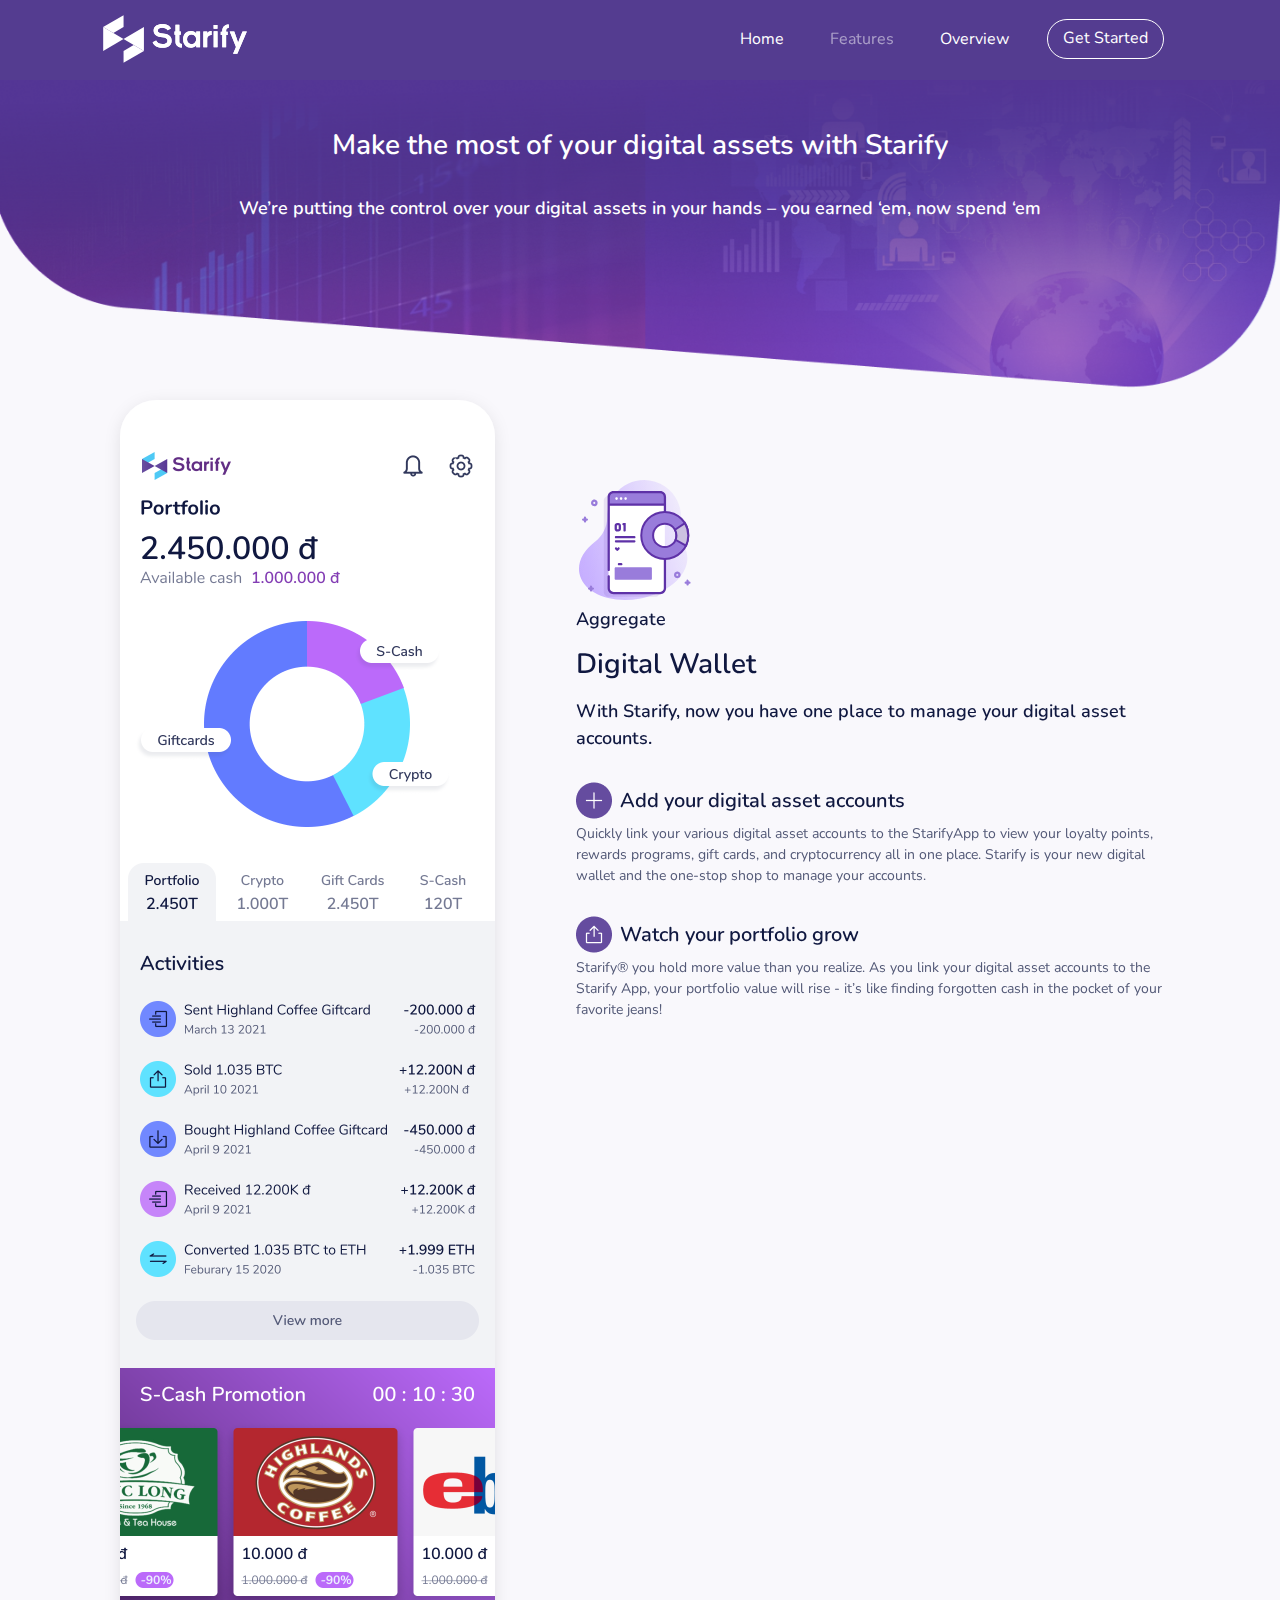
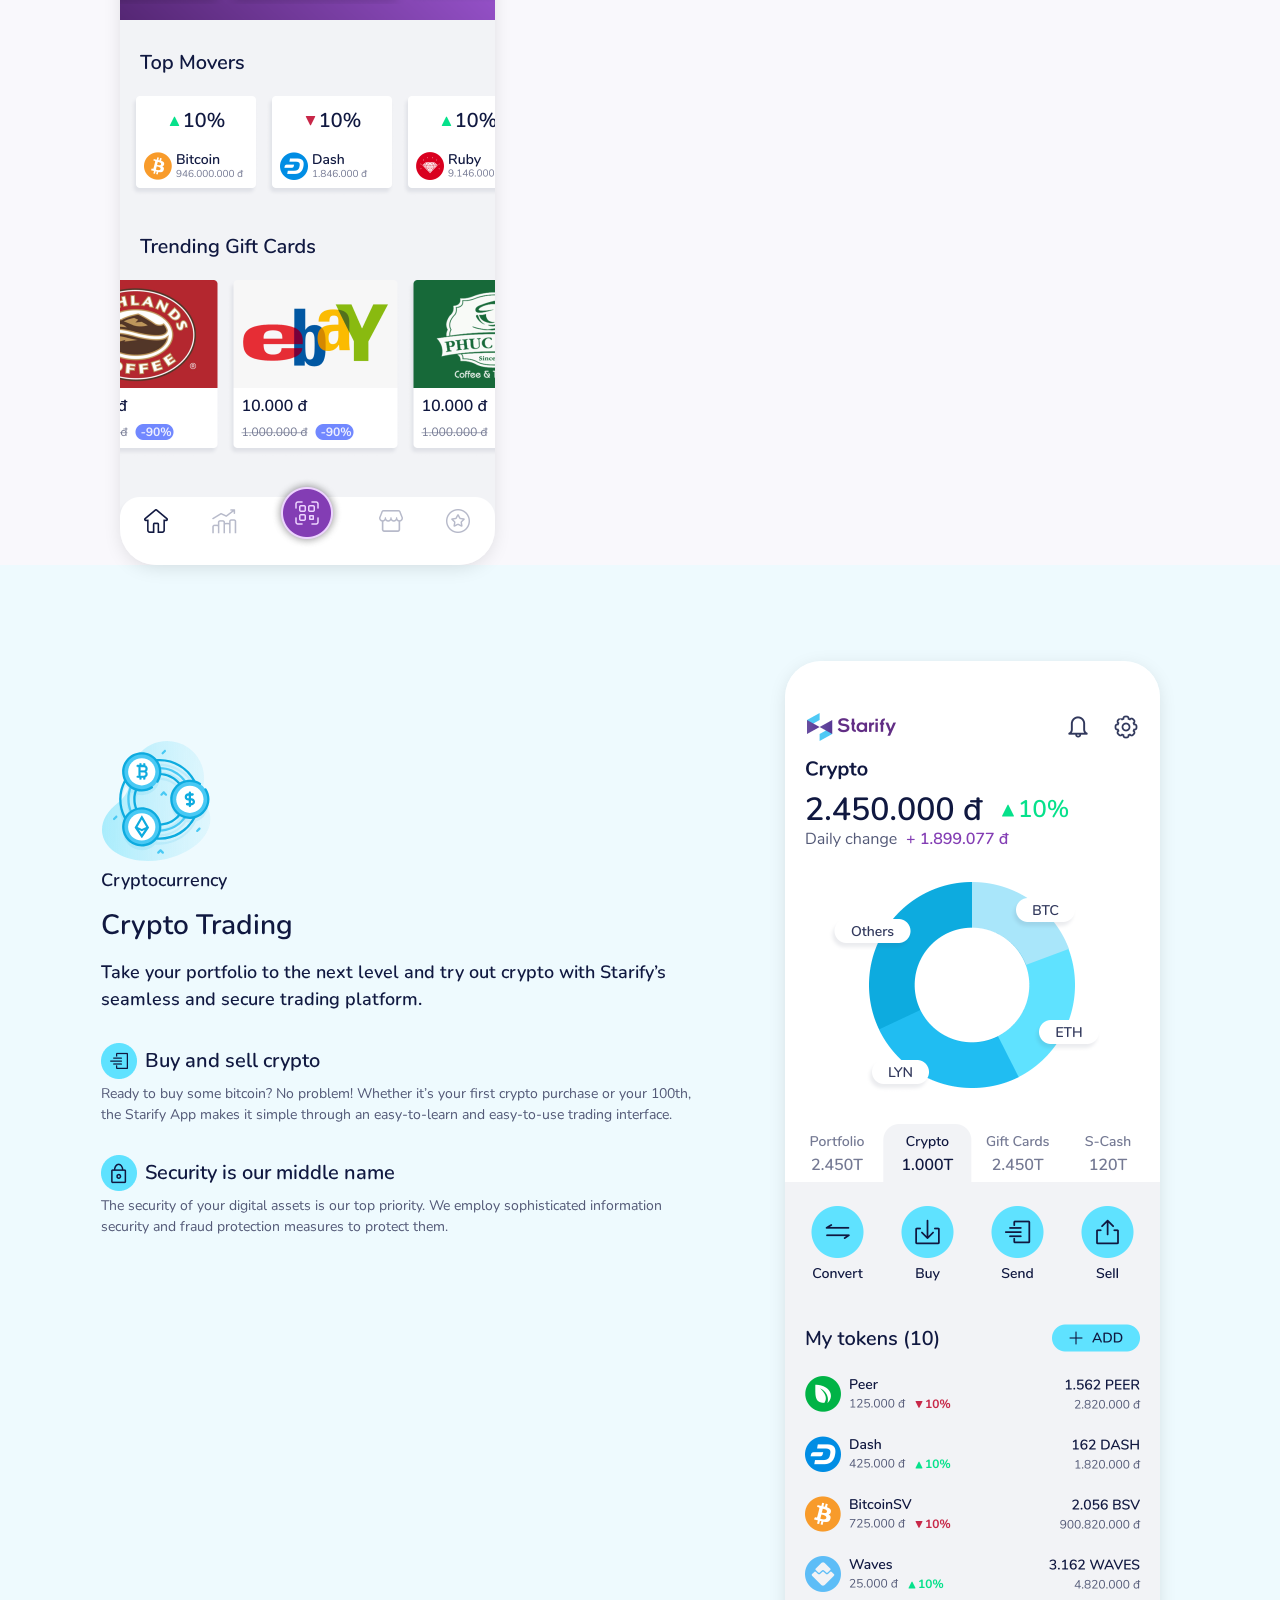
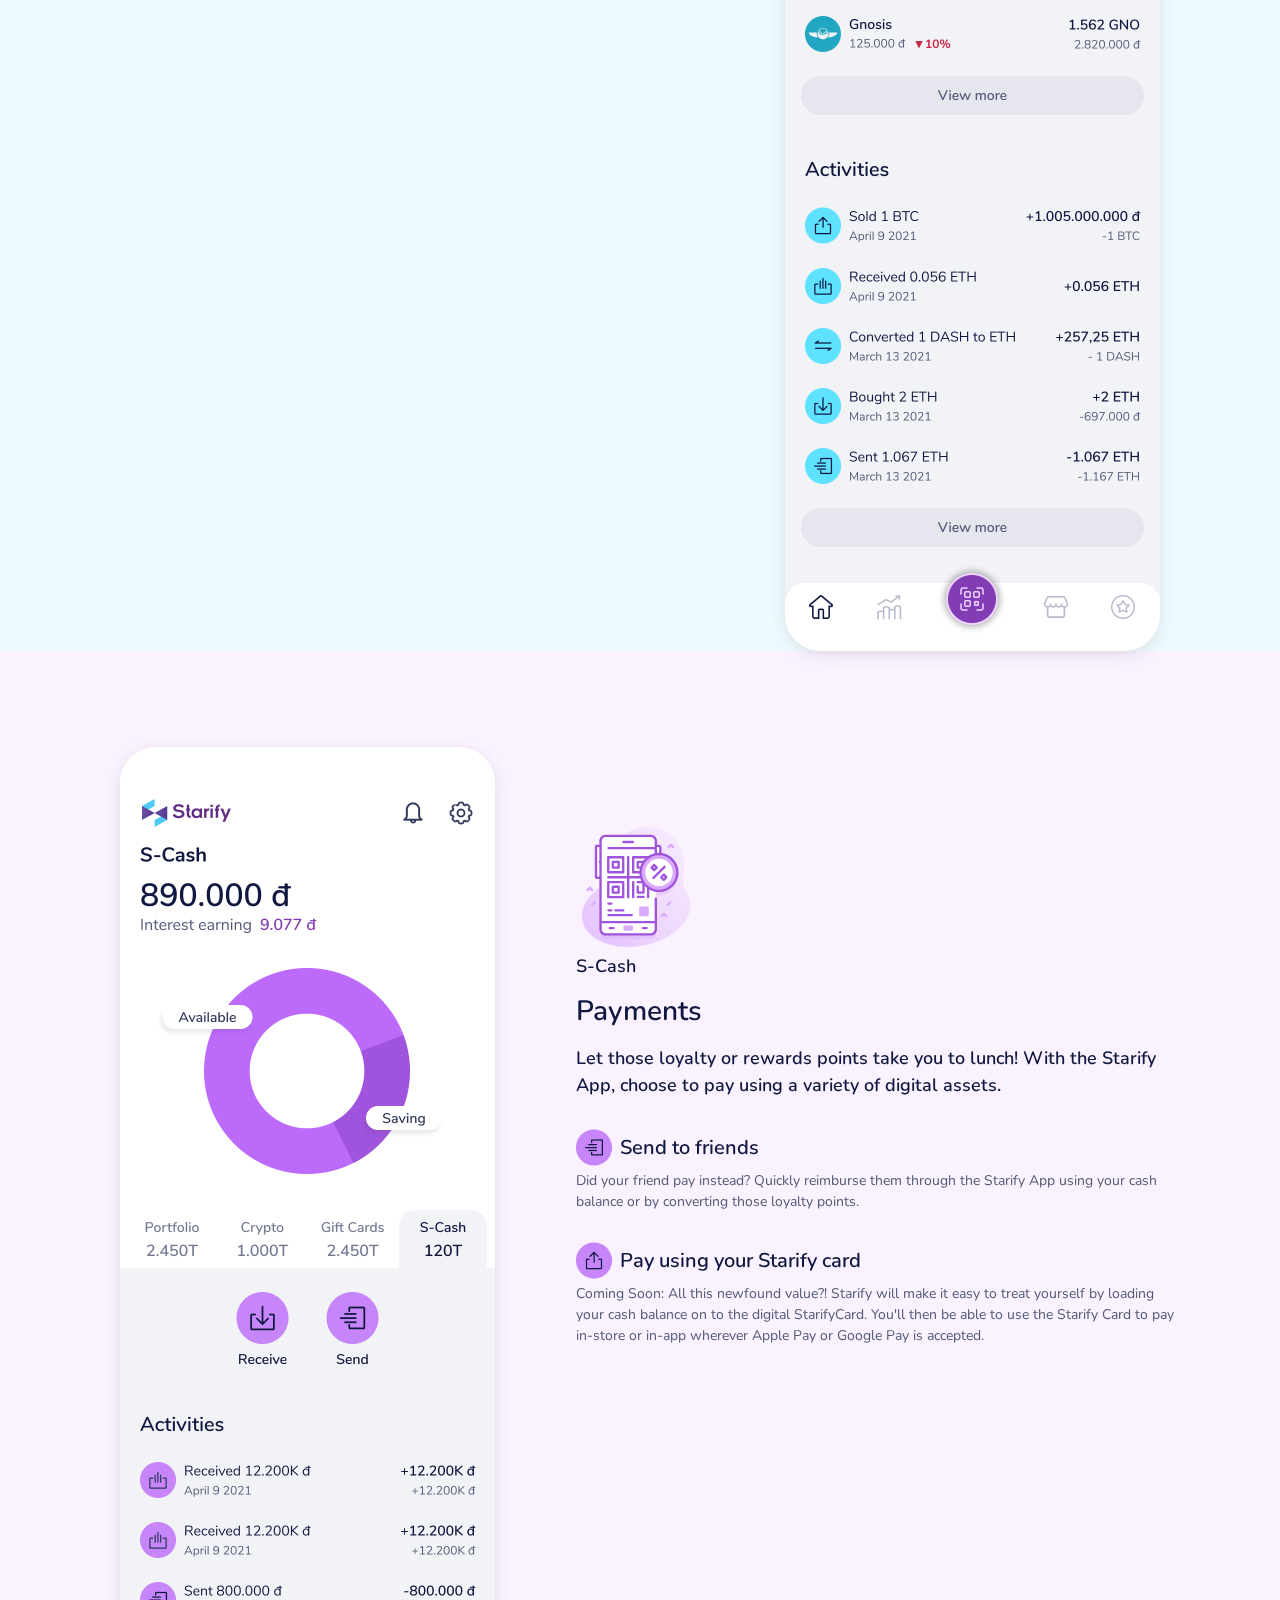
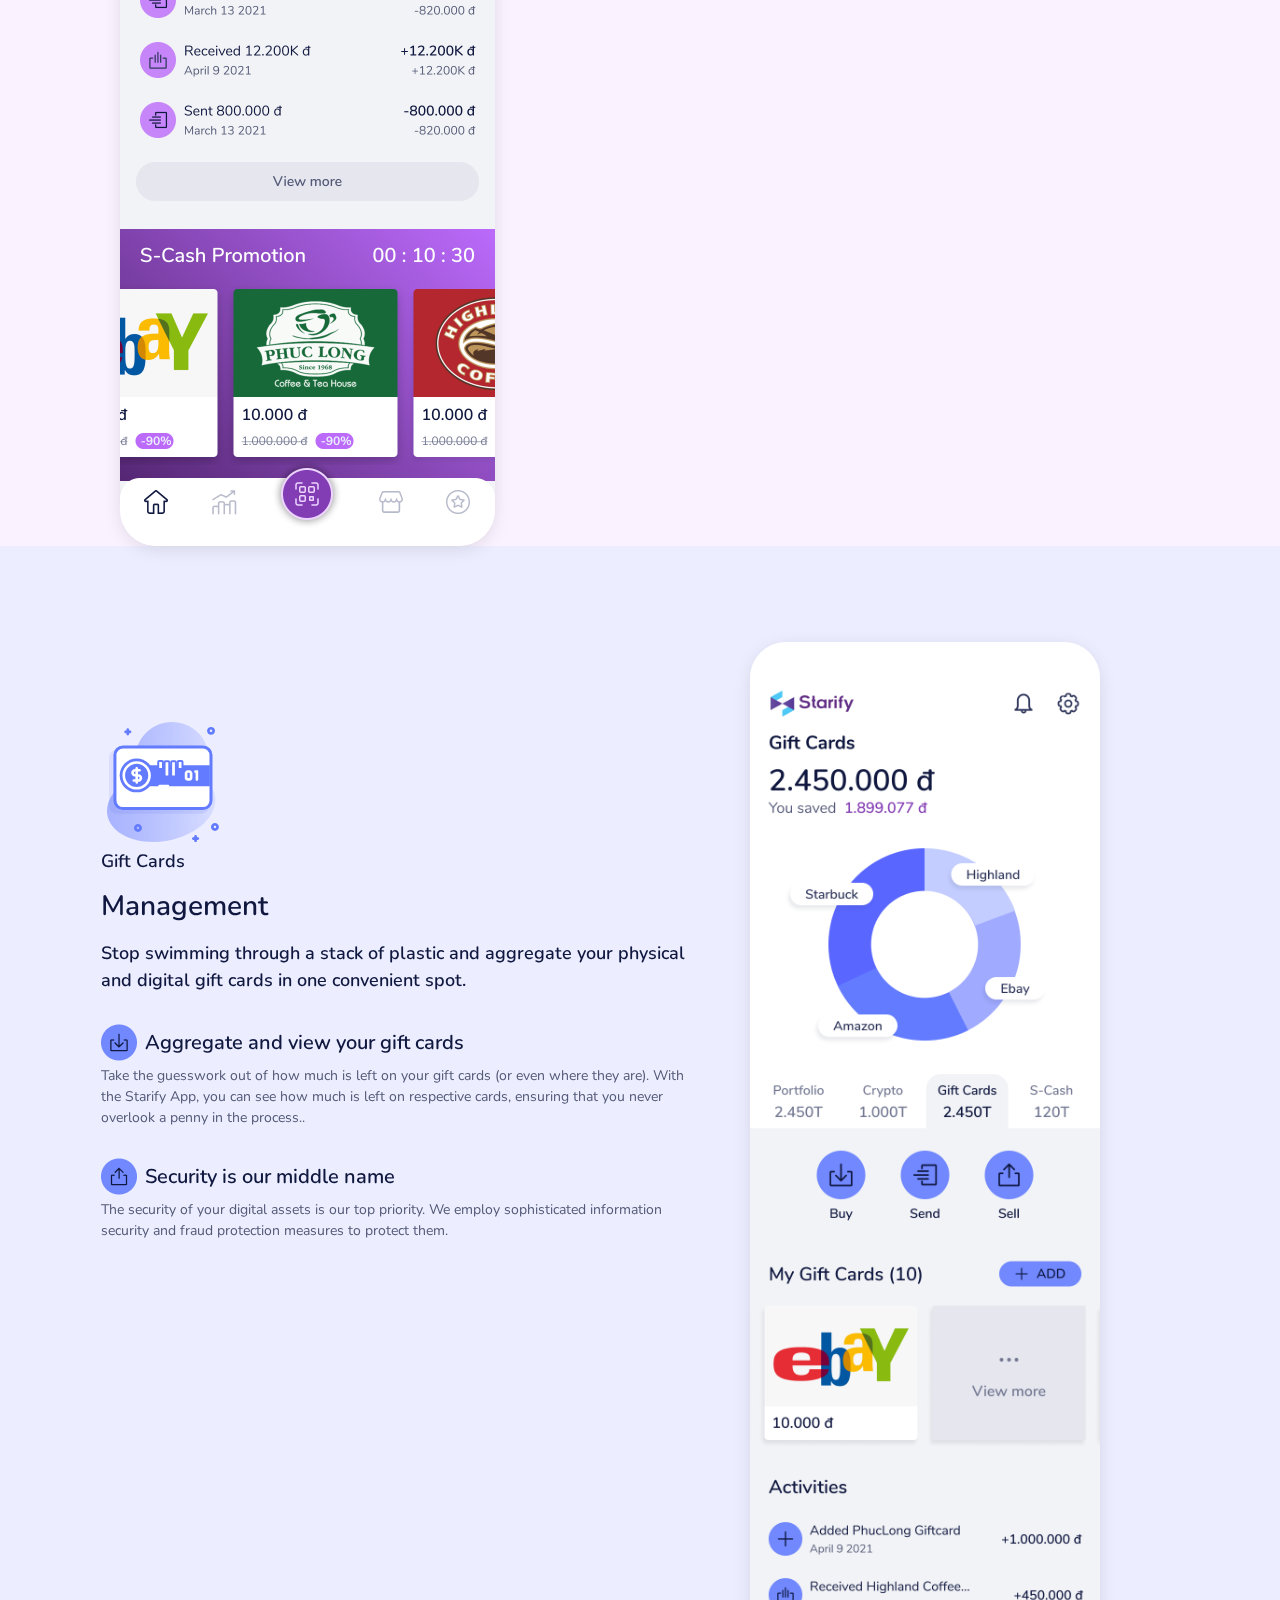
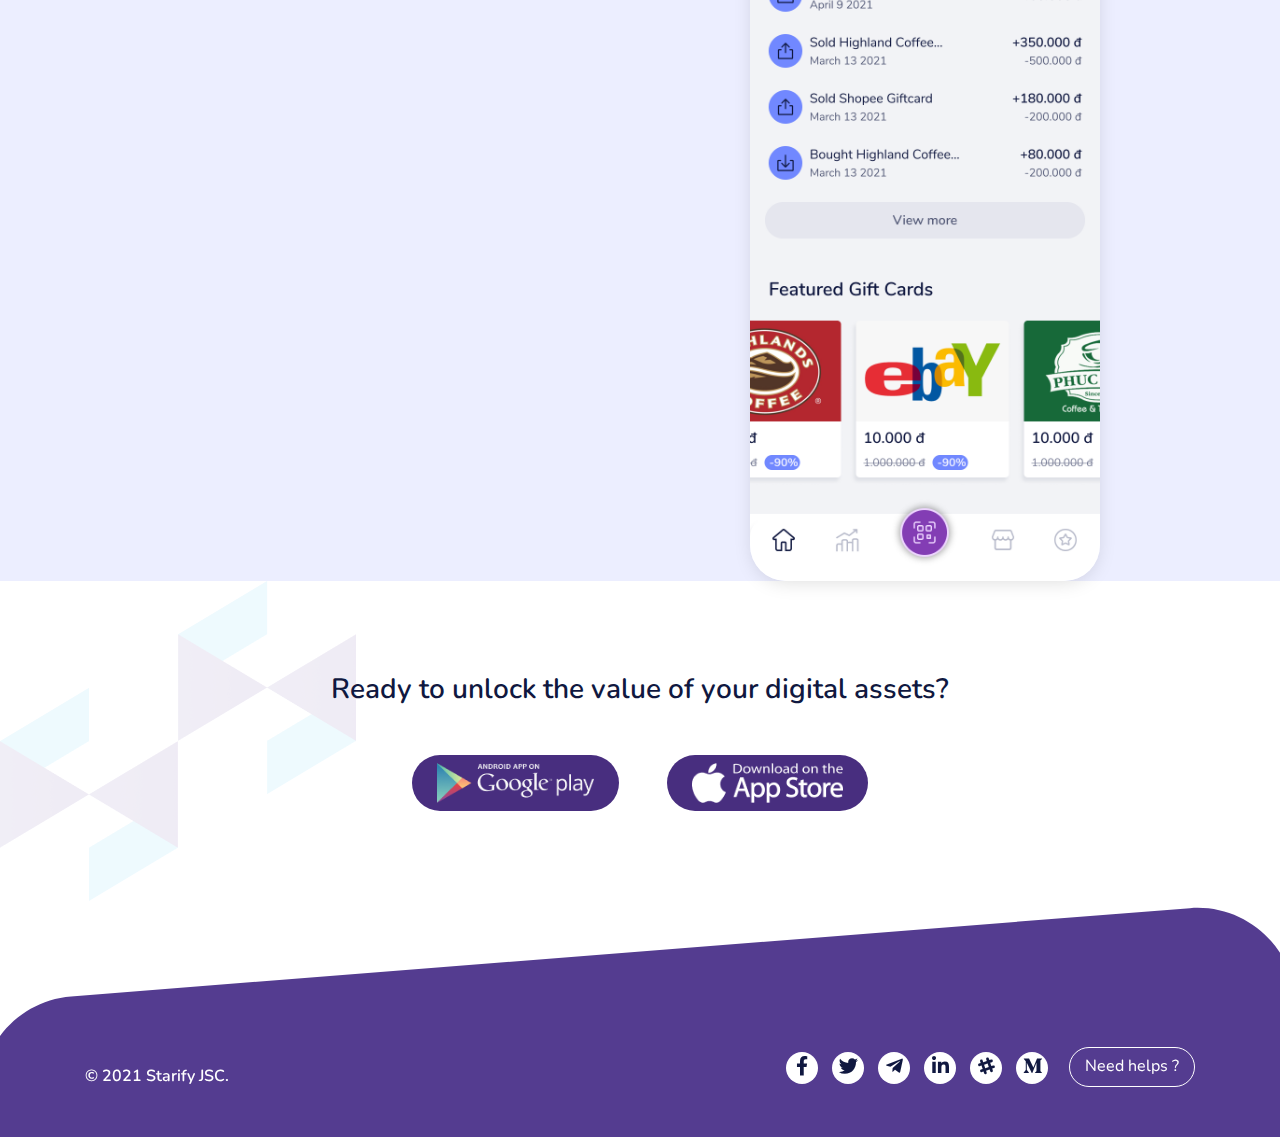
==== commit c56437ad: "Finalize" ====
--- a/features.html
+++ b/features.html
@@ -34,11 +34,11 @@
             <li class="nav-item">
               <a class="nav-link" href="index.html">Home</a>
             </li>
+            <li class="nav-item active">
+              <a class="nav-link" href="features.html">Features</a>
+            </li>
             <li class="nav-item">
               <a class="nav-link" href="overview.html">Overview</a>
-            </li>
-            <li class="nav-item active">
-              <a class="nav-link" href="features.html">App Features</a>
             </li>
             <li class="nav-item">
               <a class="btn btn-outline" href="#">Get Started</a>
@@ -66,7 +66,7 @@
           <div class="feature-box">
             <img src="images/aDigi.svg" alt="" class="img-fluid xs-center mb-2">
             <h3 class="f-24">Aggregate</h3>
-            <h2 class="f-36 mt-3 mb-3">Digital Wallet</h2>
+            <h2 class="f-36 mt-3 mb-3" id="digi">Digital Wallet</h2>
             <h4 class="f-18">With Starify, now you have one place to manage your digital asset accounts.
             </h4>
             <ul>
@@ -100,7 +100,7 @@
     <div class="container pt-5">
       <div class="row">
         <div class="col-md-7">
-          <div class="feature-box">
+          <div class="feature-box" id="crypto">
             <img src="images/aCrypto.svg" alt="" class="img-fluid xs-center mb-2">
             <h3 class="f-24">Cryptocurrency</h3>
             <h2 class="f-36 mt-3 mb-3">Crypto Trading</h2>
@@ -138,7 +138,7 @@
       <div class="col-md-7 order-md-2">
         <div class="feature-box">
           <img src="images/aScash.svg" alt="" class="img-fluid xs-center mb-2 ">
-          <h3 class="f-24">S-Cash</h3>
+          <h3 class="f-24" id="scash">S-Cash</h3>
           <h2 class="f-36 mt-3 mb-3">Payments</h2>
           <h4 class="f-18">Let those loyalty or rewards points take you to lunch! With the Starify App,
             choose to pay using a variety of digital assets.</h4>
@@ -176,7 +176,7 @@
         <div class="col-md-7">
           <div class="feature-box">
             <img src="images/aGift.svg" alt="" class="img-fluid xs-center mb-2">
-            <h3 class="f-24">Gift Cards</h3>
+            <h3 class="f-24" id="gift">Gift Cards</h3>
             <h2 class="f-36 mt-3 mb-3">Management</h2>
             <h4 class="f-18">Stop swimming through a stack of plastic and aggregate your physical and
               digital gift cards in one convenient spot.</h4>
--- a/style.css
+++ b/style.css
@@ -48,6 +48,23 @@
     max-width: 1200px;
   }
 }
+.mock {
+  background: url("images/mock.png") no-repeat;
+  min-height: calc(100vh - 120px);
+  background-position: center;
+  vertical-align: middle;
+}
+.mock .chart {
+  margin: auto 0;
+}
+@media screen and (min-width: 768px) {
+  .mock .chart {
+    position: absolute;
+    top: 35%;
+    left: -3rem;
+  }
+}
+
 * {
   padding: 0;
   margin: 0;
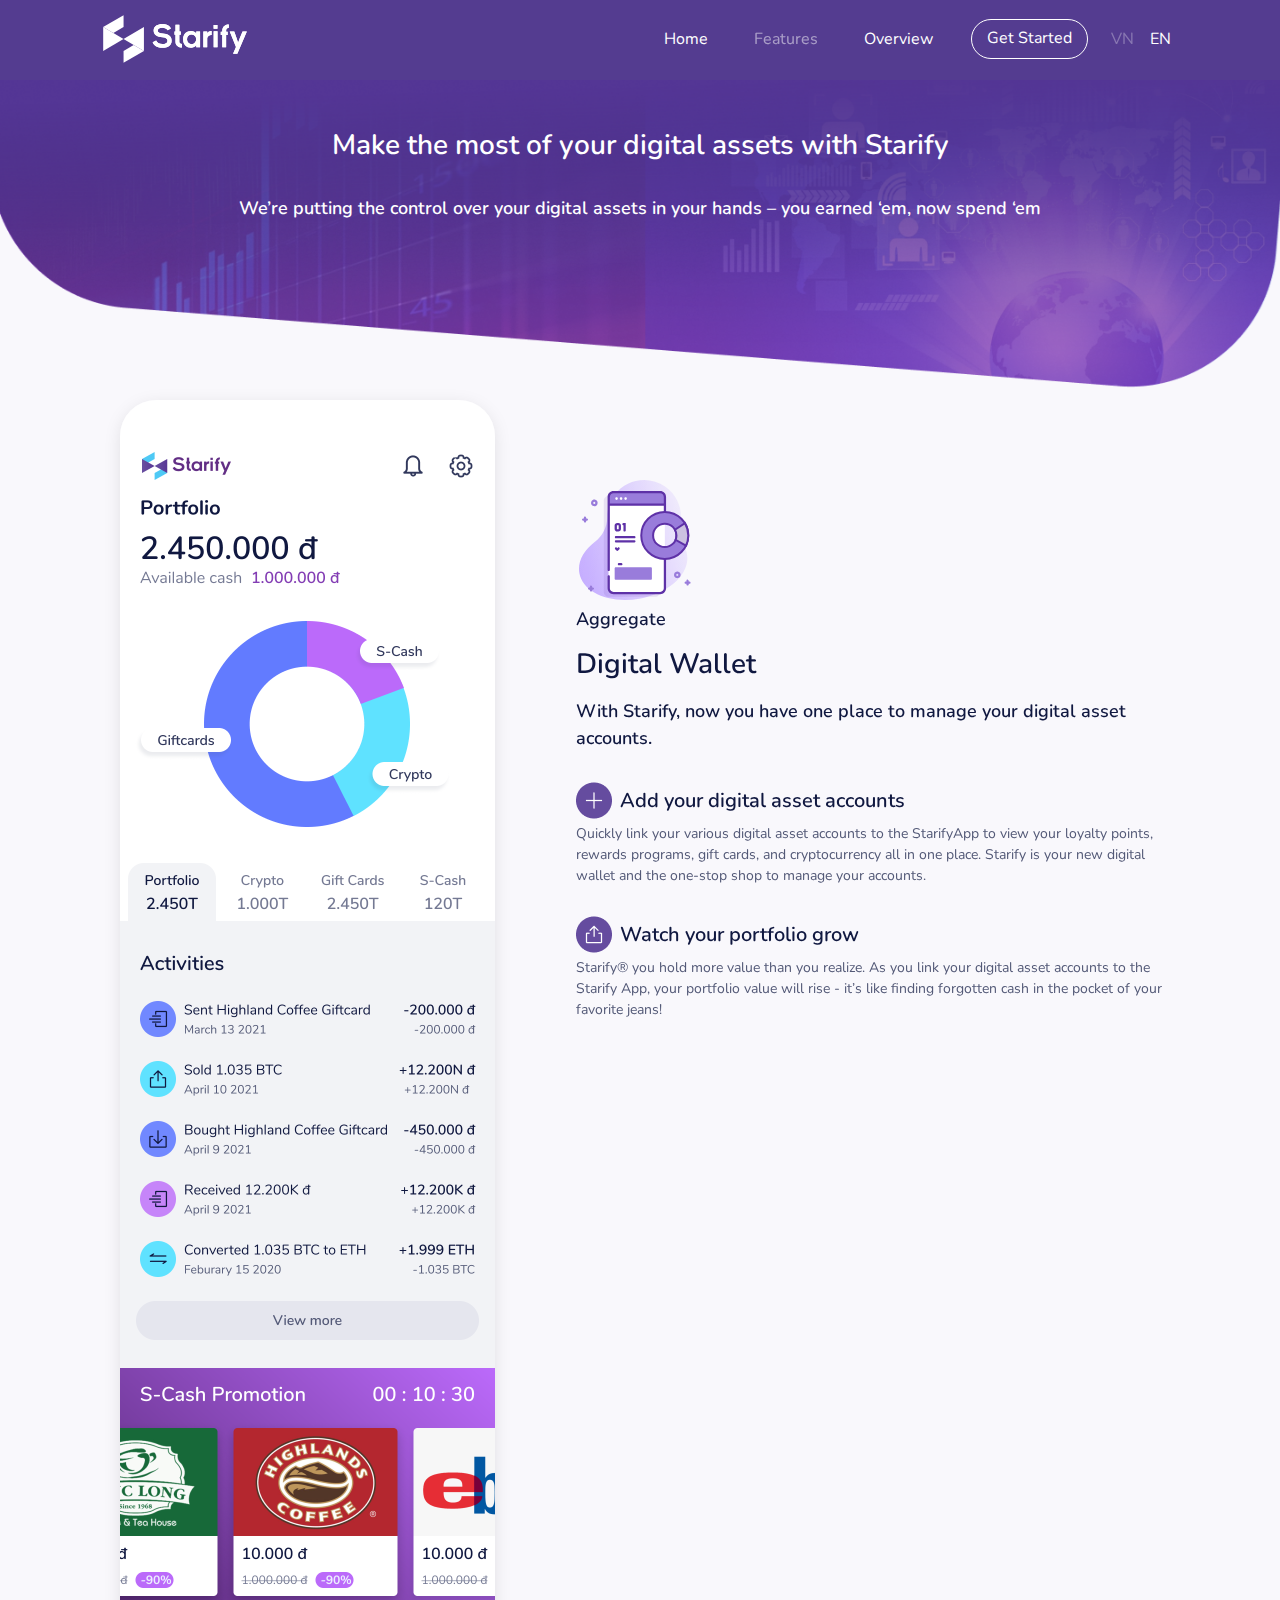
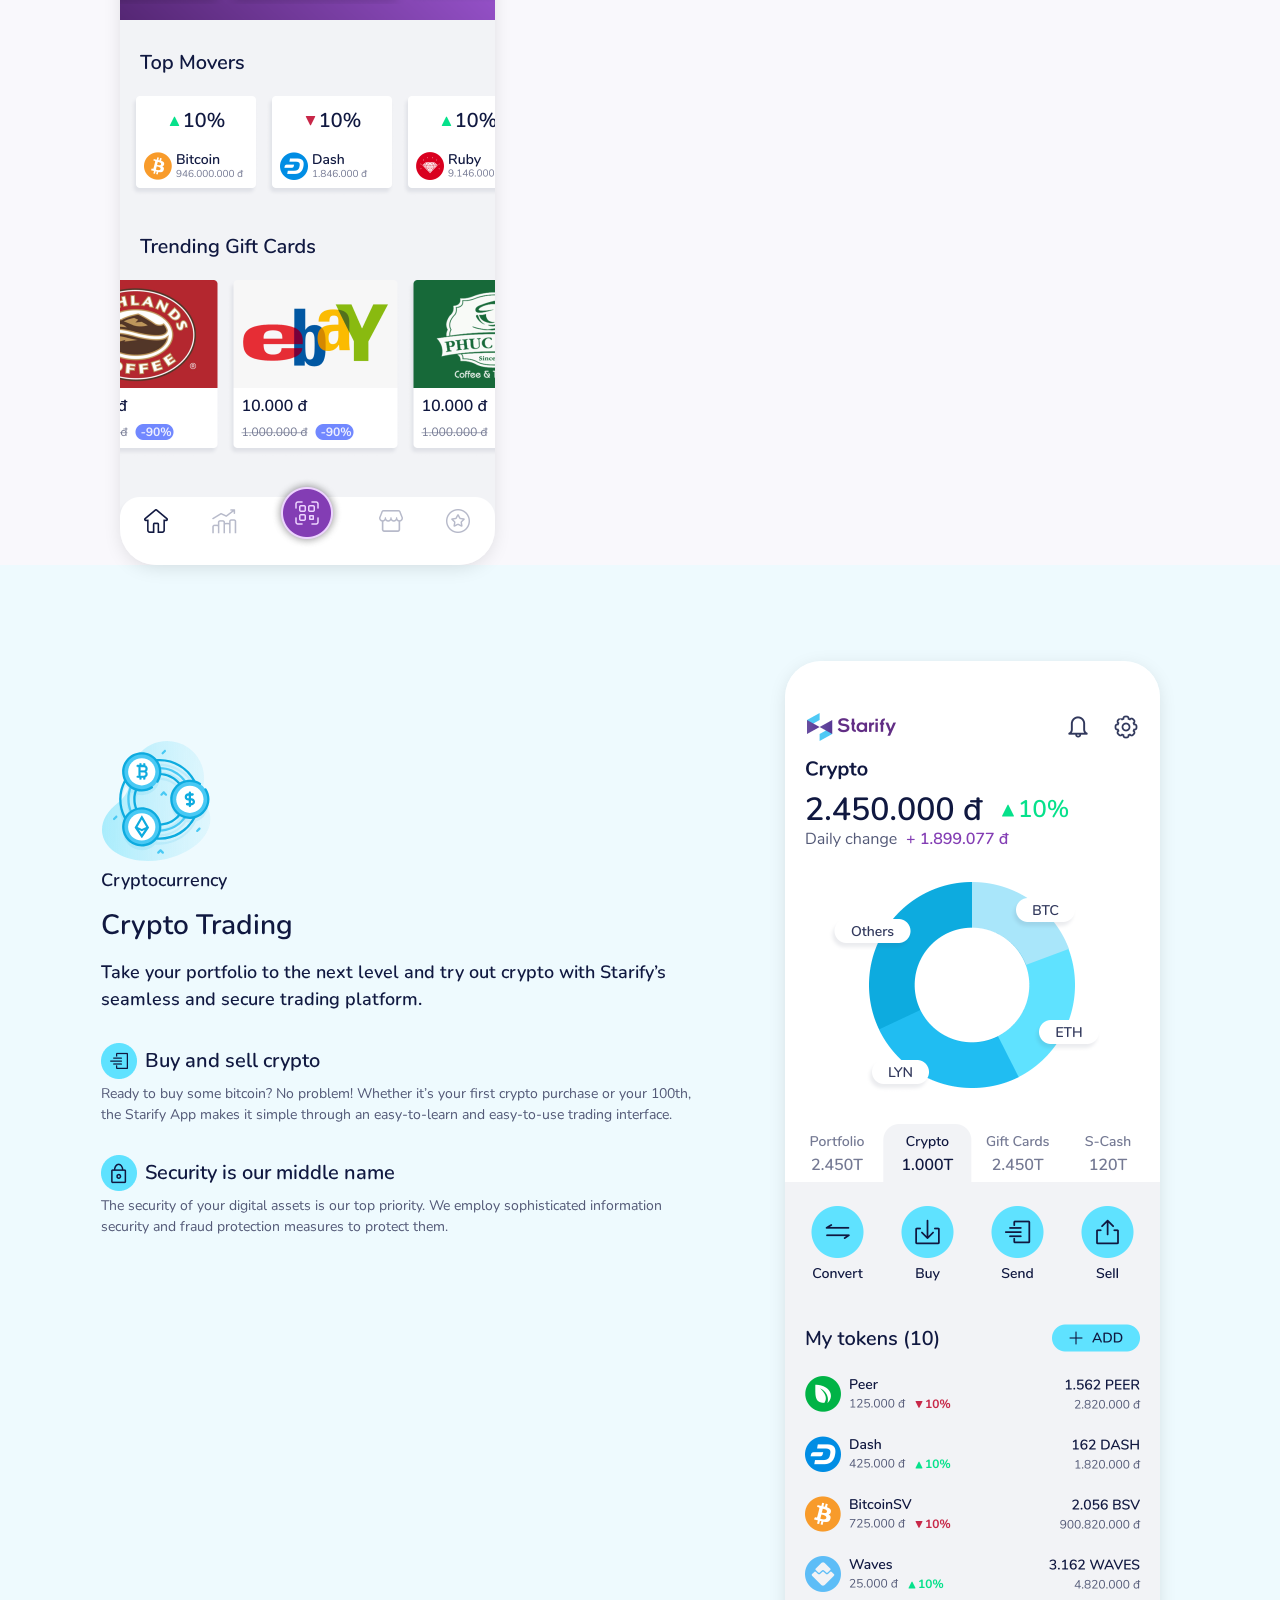
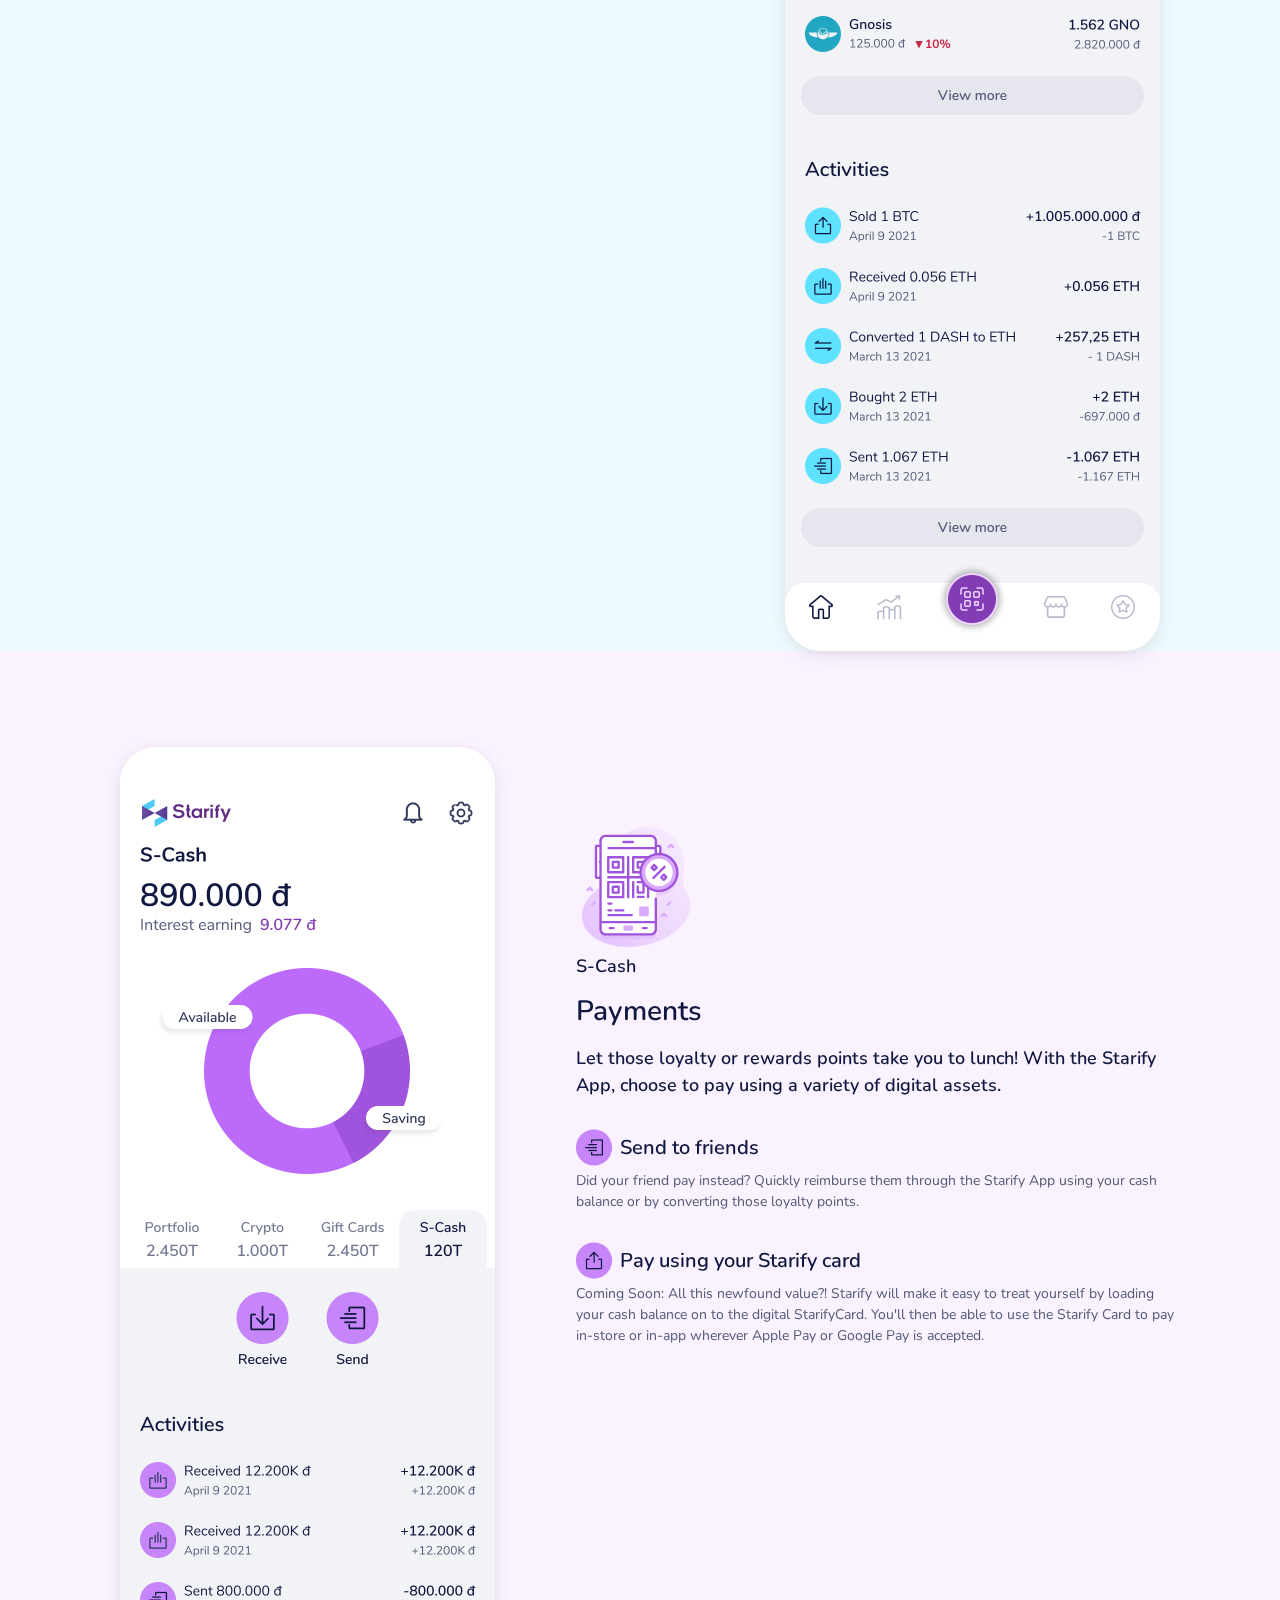
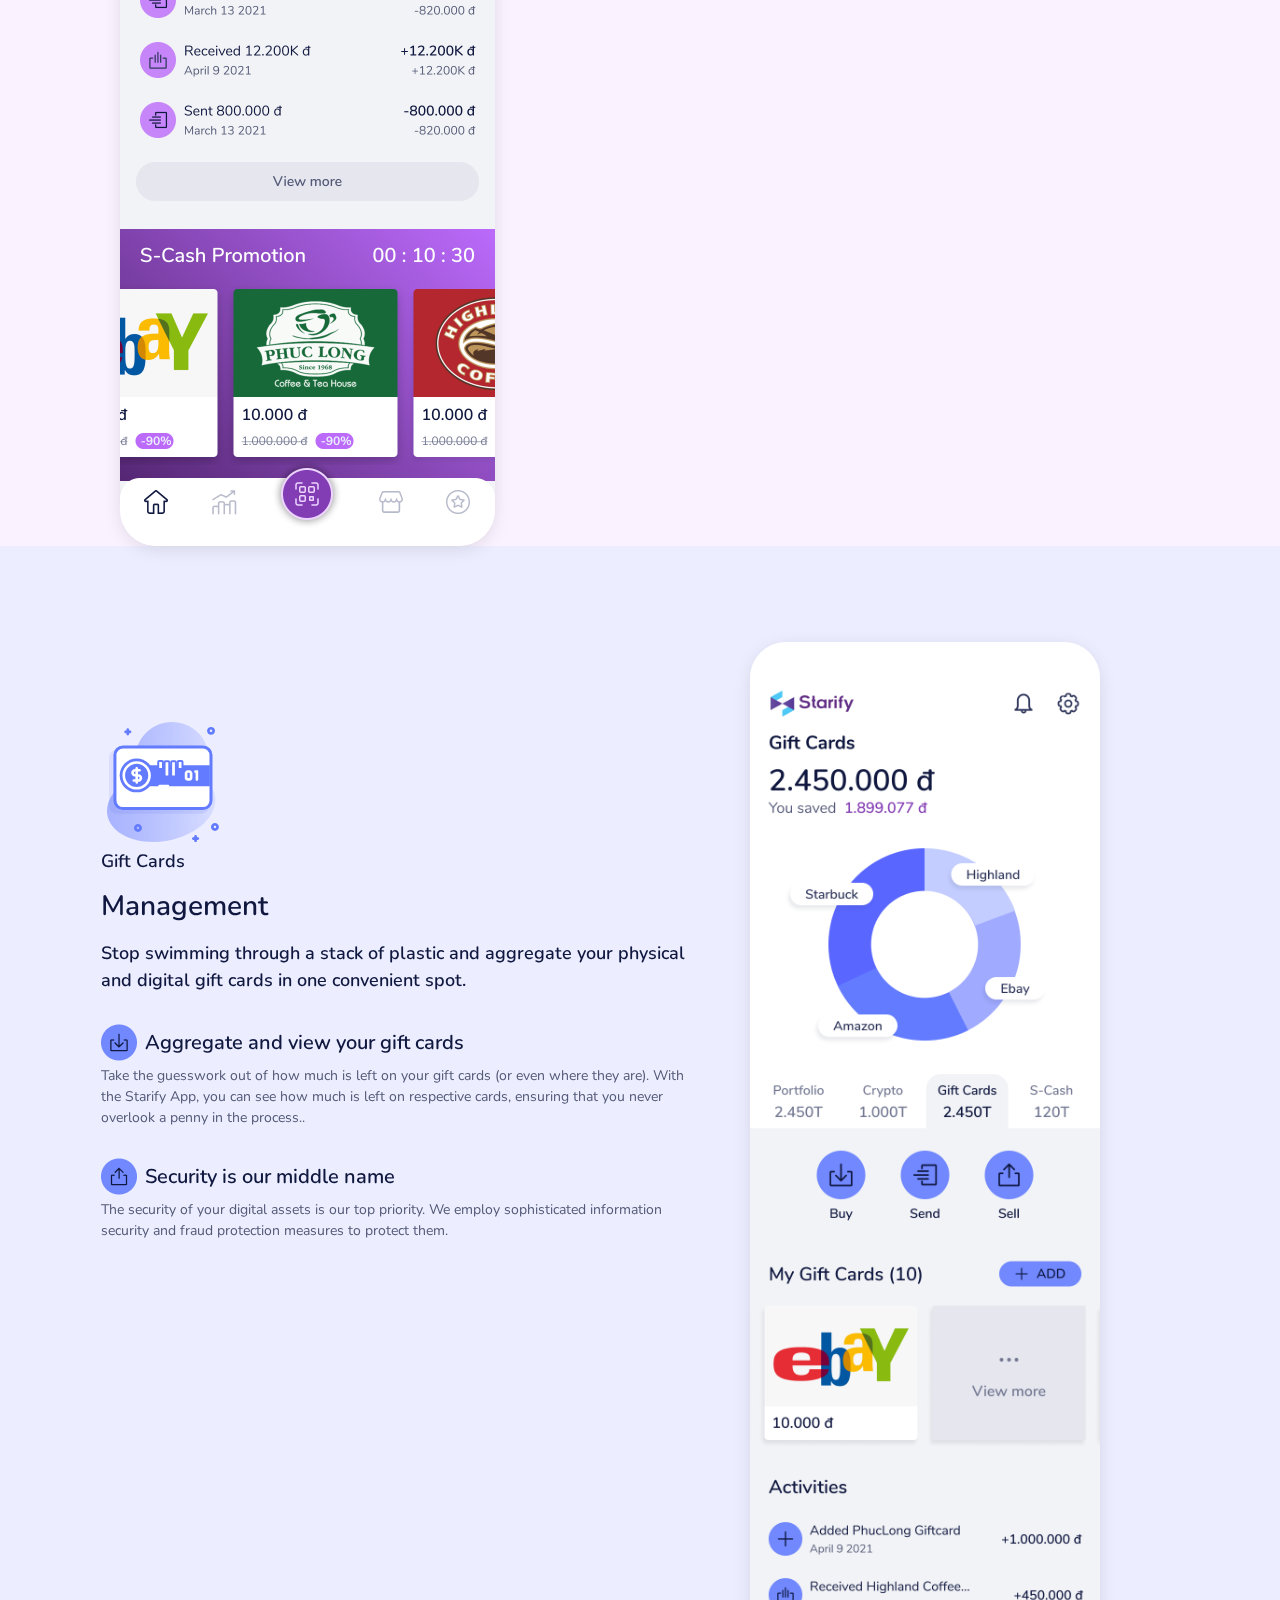
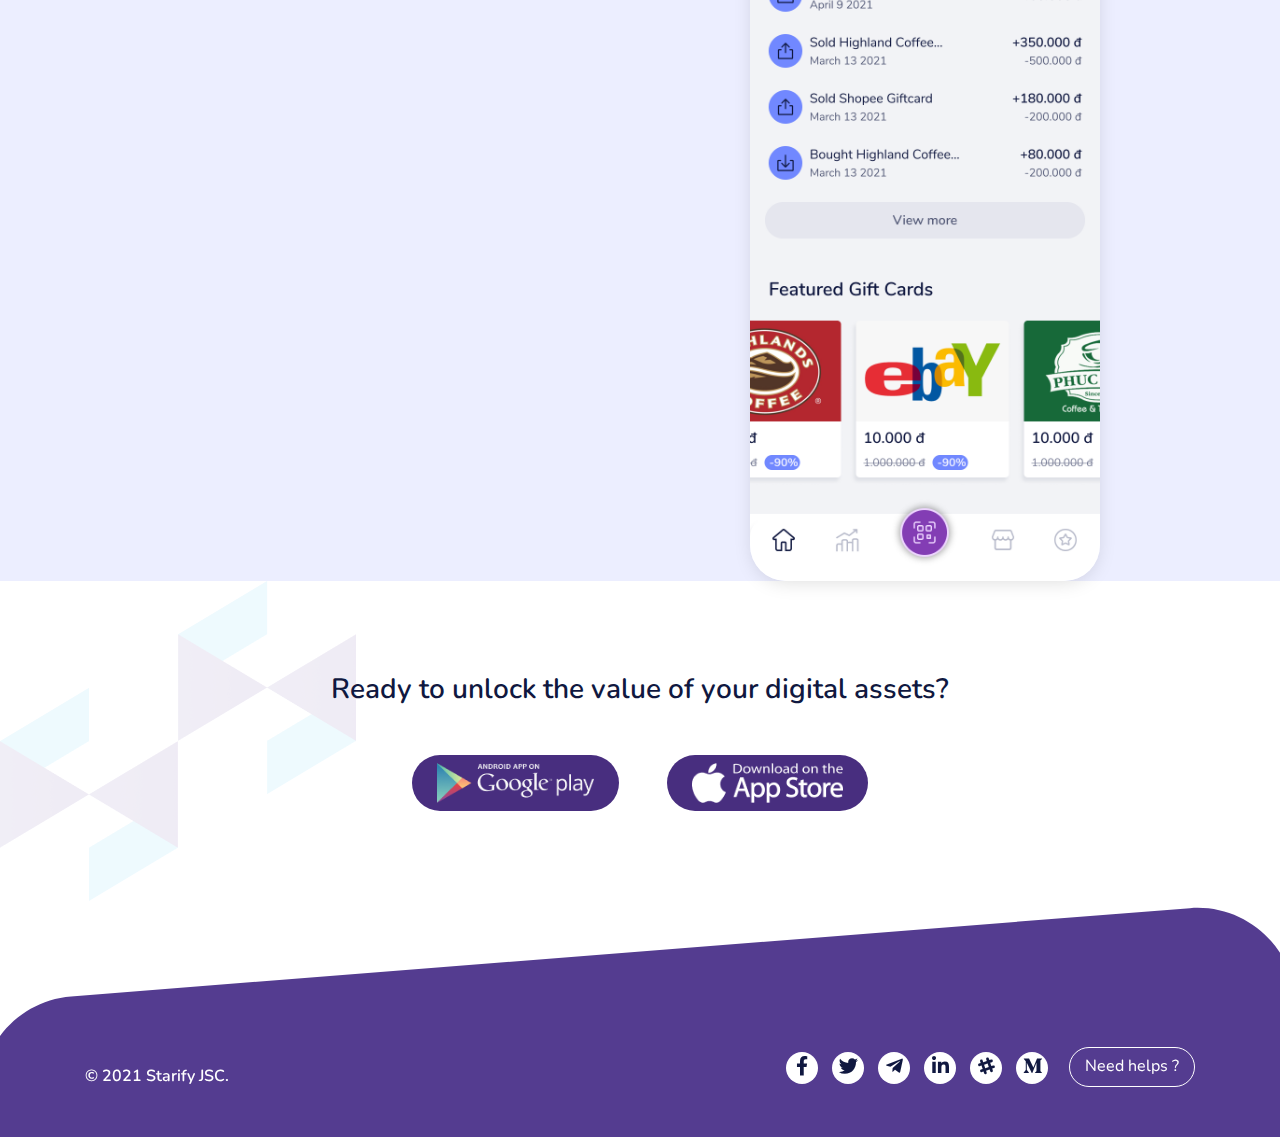
==== commit 52365789: "update add lang" ====
--- a/features.html
+++ b/features.html
@@ -44,6 +44,10 @@
               <a class="btn btn-outline" href="#">Get Started</a>
             </li>
           </ul>
+          <ul class="lang">
+            <li class="active"><a href="#">VN</a></li>
+            <li><a href="#">EN</a></li>
+          </ul>
 
         </div>
       </nav>
@@ -63,10 +67,10 @@
     <div class="container">
       <div class="row">
         <div class="col-md-7 order-md-2">
-          <div class="feature-box">
+          <div class="feature-box" id="digi">
             <img src="images/aDigi.svg" alt="" class="img-fluid xs-center mb-2">
             <h3 class="f-24">Aggregate</h3>
-            <h2 class="f-36 mt-3 mb-3" id="digi">Digital Wallet</h2>
+            <h2 class="f-36 mt-3 mb-3">Digital Wallet</h2>
             <h4 class="f-18">With Starify, now you have one place to manage your digital asset accounts.
             </h4>
             <ul>
@@ -136,9 +140,9 @@
     <div class="container pt-5">
       <div class="row">
       <div class="col-md-7 order-md-2">
-        <div class="feature-box">
+        <div class="feature-box" id="scash">
           <img src="images/aScash.svg" alt="" class="img-fluid xs-center mb-2 ">
-          <h3 class="f-24" id="scash">S-Cash</h3>
+          <h3 class="f-24">S-Cash</h3>
           <h2 class="f-36 mt-3 mb-3">Payments</h2>
           <h4 class="f-18">Let those loyalty or rewards points take you to lunch! With the Starify App,
             choose to pay using a variety of digital assets.</h4>
@@ -174,9 +178,9 @@
     <div class="container pt-5">
       <div class="row">
         <div class="col-md-7">
-          <div class="feature-box">
+          <div class="feature-box" id="gift">
             <img src="images/aGift.svg" alt="" class="img-fluid xs-center mb-2">
-            <h3 class="f-24" id="gift">Gift Cards</h3>
+            <h3 class="f-24">Gift Cards</h3>
             <h2 class="f-36 mt-3 mb-3">Management</h2>
             <h4 class="f-18">Stop swimming through a stack of plastic and aggregate your physical and
               digital gift cards in one convenient spot.</h4>
--- a/style.css
+++ b/style.css
@@ -753,6 +753,17 @@
   }
 }
 
-.big-service {
-  background: #f9f8fc;
+.lang {
+  display: -webkit-box;
+  display: -ms-flexbox;
+  display: flex;
+  list-style: none;
+  margin-bottom: 0;
+}
+.lang li {
+  padding: 0 8px;
+  color: white;
+}
+.lang li.active {
+  opacity: 0.3;
 }